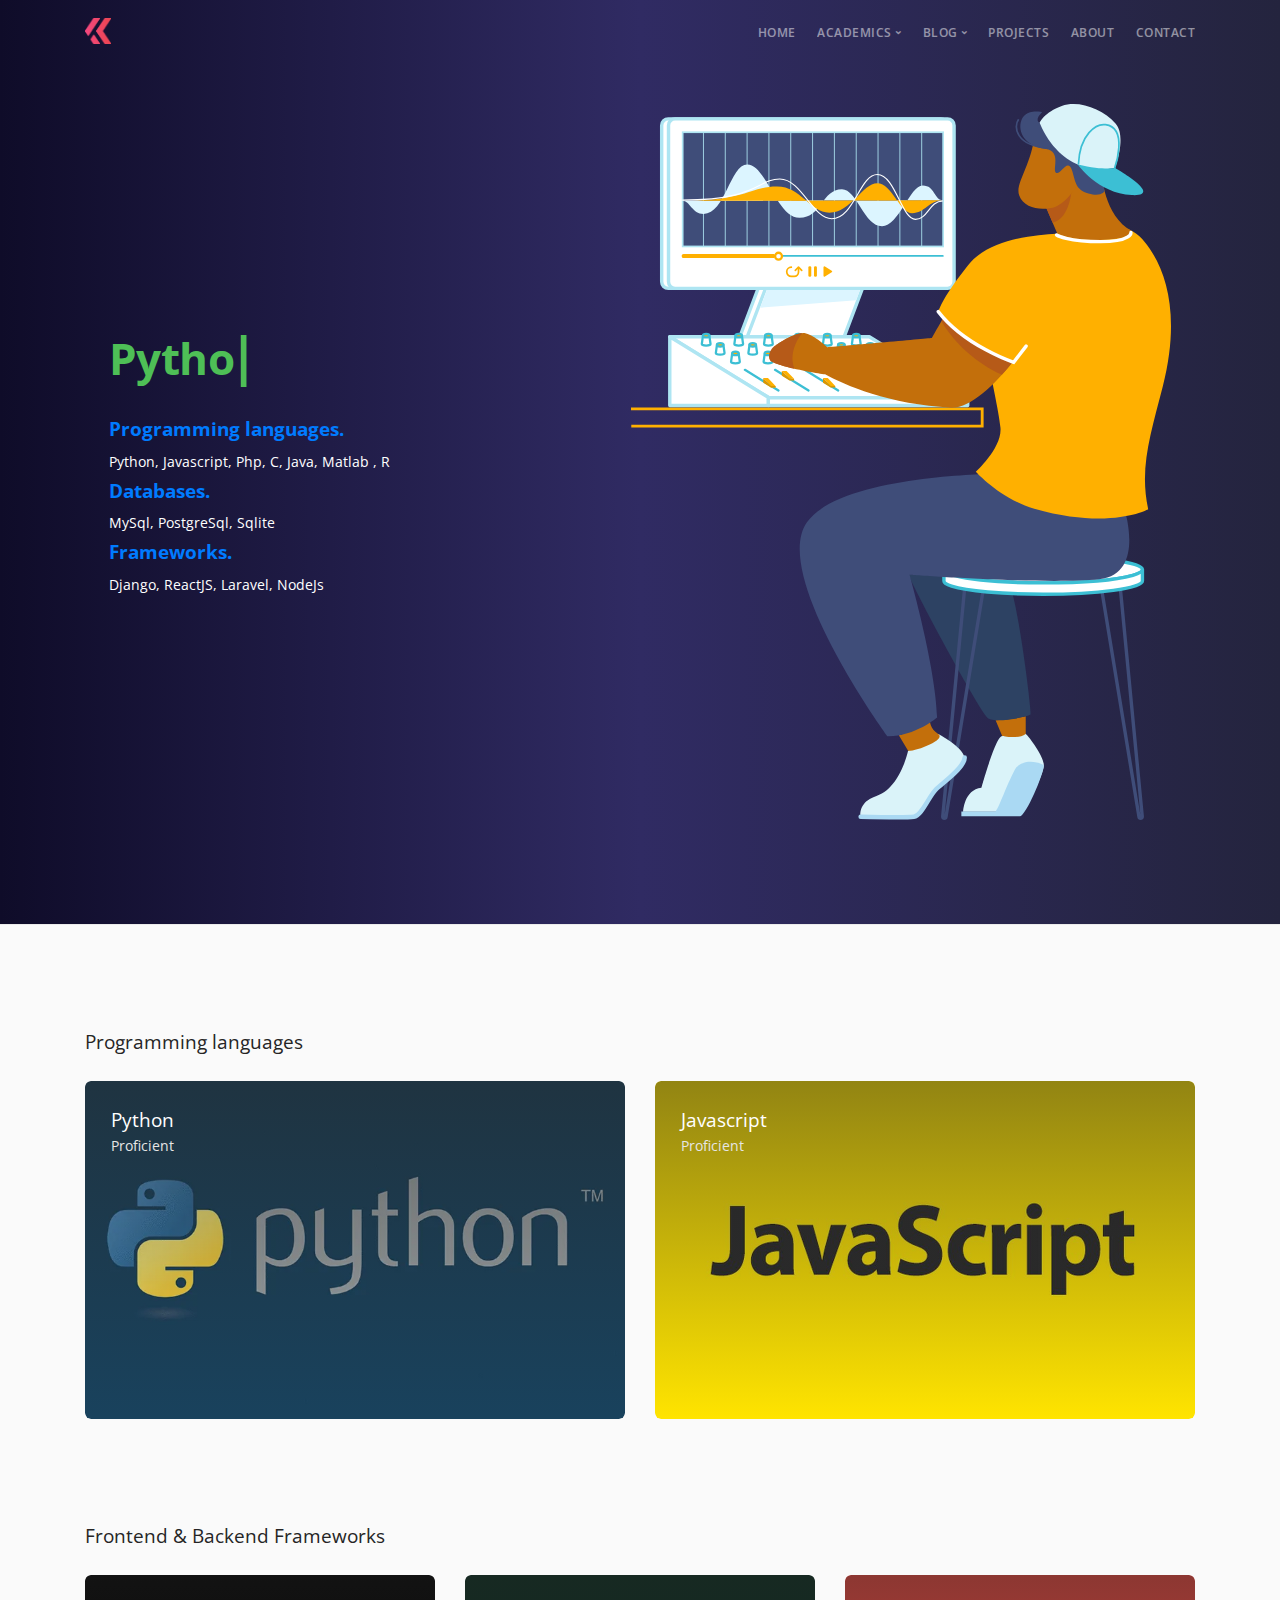
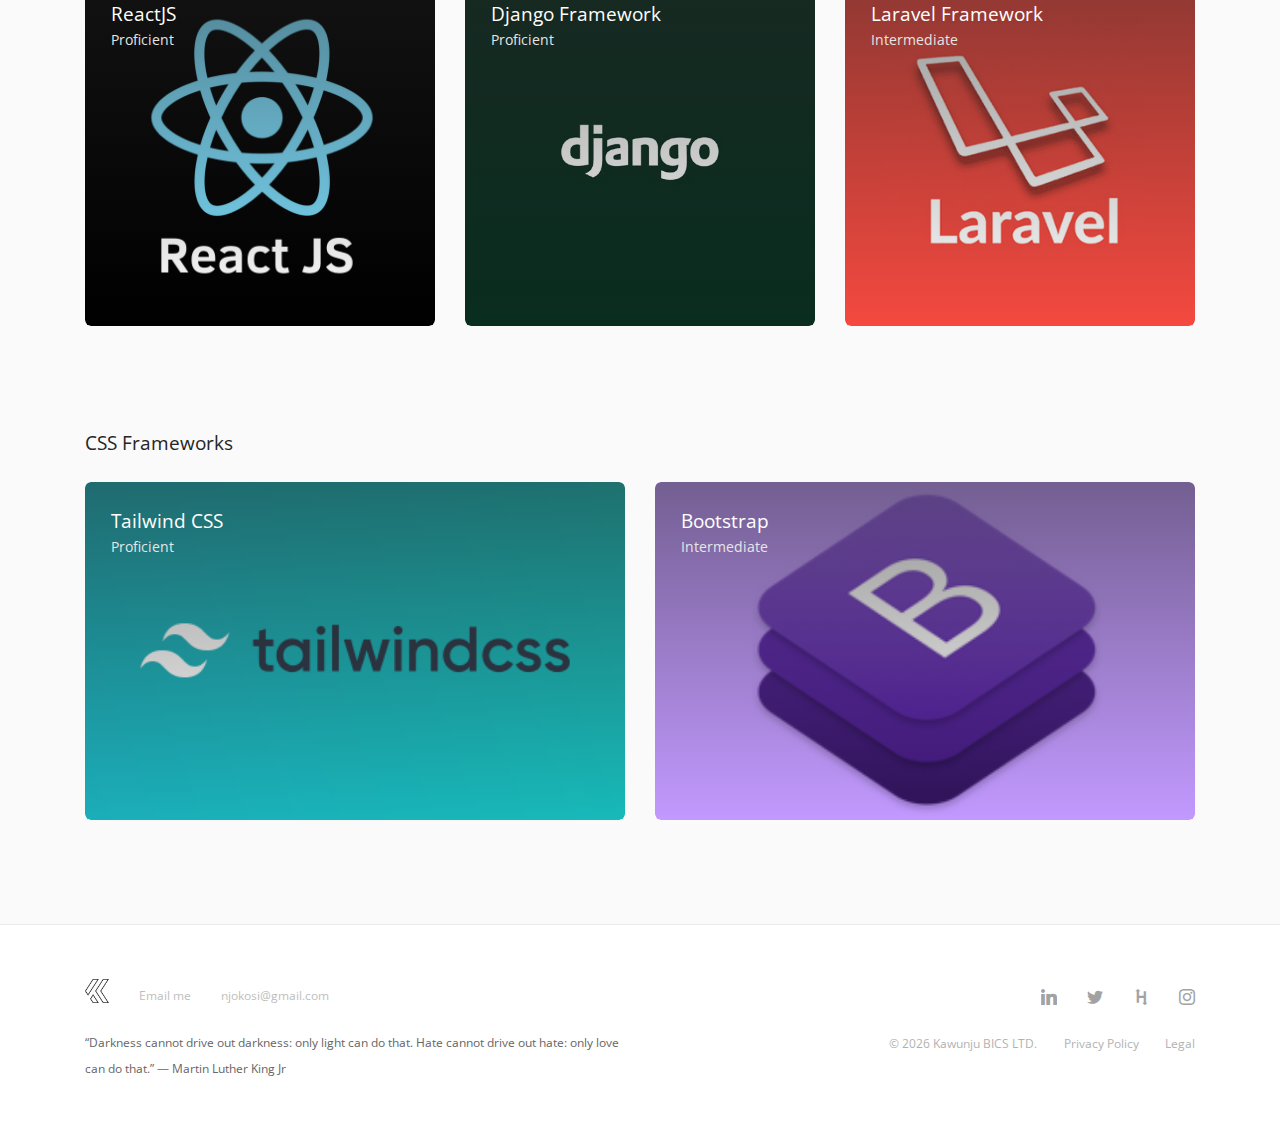
==== about/about.html @ d69b9fd6 "Update the about me" ====
<!doctype html>
<html lang="en">
<head>
    <meta charset="utf-8">
    <title>Kawunju</title>
    <meta name="viewport" content="width=device-width, initial-scale=1.0">
    <meta name="description" content="Njokosi Jones Kawunju portfolio">
    <!--    Favicon-->
    <link rel="icon" type="image/png" href="../img/logo/logo_fill.png"/>

    <link href="../css/bootstrap.css" rel="stylesheet" type="text/css" media="all" />
    <link href="../css/stack-interface.css" rel="stylesheet" type="text/css" media="all" />
    <link href="../css/socicon.css" rel="stylesheet" type="text/css" media="all" />
    <link href="../css/lightbox.min.css" rel="stylesheet" type="text/css" media="all" />
    <link href="../css/flickity.css" rel="stylesheet" type="text/css" media="all" />
    <link href="../css/iconsmind.css" rel="stylesheet" type="text/css" media="all" />
    <link href="../css/jquery.steps.css" rel="stylesheet" type="text/css" media="all" />
    <link href="../css/theme.css" rel="stylesheet" type="text/css" media="all" />
    <link href="../css/custom.css" rel="stylesheet" type="text/css" media="all" />
    <link href="https://fonts.googleapis.com/css?family=Open+Sans:200,300,400,400i,500,600,700%7CMerriweather:300,300i" rel="stylesheet">
    <link href="https://fonts.googleapis.com/icon?family=Material+Icons" rel="stylesheet">
</head>
<body class=" ">
<a id="start"></a>
<!--end bar-->

<!--end of notification-->
<div class="nav-container ">
    <div class="bar bar--sm visible-xs">
        <div class="container">
            <div class="row">
                <div class="col-3 col-md-2">
                    <a href="../index.html">
                        <img class="logo" alt="logo" src="../img/logo/logo_fill.png" />
                    </a>
                </div>
                <div class="col-9 col-md-10 text-right">
                    <a href="#" class="hamburger-toggle" data-toggle-class="#menu1;hidden-xs">
                        <i class="icon icon--sm stack-interface stack-menu"></i>
                    </a>
                </div>
            </div>
            <!--end of row-->
        </div>
        <!--end of container-->
    </div>
    <!--end bar-->
    <nav id="menu1" class="bar bar--sm bar-1 hidden-xs bar--transparent bar--absolute">
        <div class="container">
            <div class="row">
                <div class="col-lg-1 col-md-2 hidden-xs">
                    <div class="bar__module">
                        <a href="../index.html">
                            <img class="logo" alt="logo" src="../img/logo/logo_fill.png" />
                        </a>
                    </div>
                    <!--end module-->
                </div>
                <div class="col-lg-11 col-md-12 text-right text-left-xs text-left-sm">
                    <div class="bar__module">
                        <ul class="menu-horizontal text-left">
                            <li class="">
                                <a href="../index.html" class="">Home</a>
                            </li>
                            <li class="dropdown">
                                <span class="dropdown__trigger">Academics</span>
                                <div class="dropdown__container">
                                    <div class="container">
                                        <div class="row">
                                            <div class="dropdown__content col-lg-2 col-md-4">
                                                <ul class="menu-vertical">
                                                    <li class="">
                                                        <a href="../academics/education.html" class="">Education</a>
                                                        <!--end dropdown container-->
                                                    </li>
                                                    <li class="">
                                                        <a href="#" class="">Experience</a>
                                                        <!--end dropdown container-->
                                                    </li>
                                                    <li class="">
                                                        <a href="#" class="">Leadership</a>
                                                        <!--end dropdown container-->
                                                    </li>
                                                    <li class="">
                                                        <a href="../academics/certifications.html" class="">Certifications</a>
                                                        <!--end dropdown container-->
                                                    </li>
                                                    <li class="">
                                                        <a href="" class="">Extra curricular</a>
                                                        <!--end dropdown container-->
                                                    </li>

                                                    <li class="separate">
                                                        <a href="#" class="">Achievements</a>
                                                    </li>
                                                    <li class="">
                                                        <a href="" class="">Resume</a>
                                                        <!--end dropdown container-->
                                                    </li>
                                                </ul>
                                            </div>
                                            <!--end dropdown content-->
                                        </div>
                                        <!--end row-->
                                    </div>
                                </div>
                                <!--end dropdown container-->
                            </li>
                            <li class="dropdown">
                                <span class="dropdown__trigger">Blog</span>
                                <div class="dropdown__container">
                                    <div class="container">
                                        <div class="row">
                                            <div class="dropdown__content col-lg-2 col-md-4">
                                                <ul class="menu-vertical">
                                                    <li class="">
                                                        <a class="#">Articles</a>
                                                        <!--end dropdown container-->
                                                    </li>
                                                    <li class="dropdown">
                                                        <a class="#">Post Single</a>
                                                        <!--end dropdown container-->
                                                    </li>
                                                </ul>
                                            </div>
                                            <!--end dropdown content-->
                                        </div>
                                        <!--end row-->
                                    </div>
                                </div>
                                <!--end dropdown container-->
                            </li>
                            <li class="">
                                <span class="dropdown__trigger">Projects</span>
                            </li>
                            <li class="">
                                <a class="#">About</a>
                            </li>
                            <li class="">
                                <span class="dropdown__trigger">Contact</span>
                            </li>
                        </ul>
                    </div>
                    <!--end module-->
                </div>
            </div>
            <!--end of row-->
        </div>
        <!--end of container-->
    </nav>
    <!--end bar-->
</div>
<div class="main-container">
    <section class="" style="background: linear-gradient(to right, #0f0c29, #302b63, #24243e);">
        <div class="container">
            <div class="row align-items-center justify-content-around">
                <div class="col-md-6 col-lg-5 typed-headline">
                    <span class="h1 font-weight-bold inline-block typed-text typed-text--cursor color--success"
                          data-typed-strings="Python.,Javascript.,C .,Matlab.,R ."
                    >
                    </span>
                    <p class="lead font-weight-bold text-primary mb-1">Programming languages.</p>
                    <span class="text-white ">Python, Javascript, Php, C, Java, Matlab , R</span>
                    <p class="lead text-primary font-weight-bold mb-1">Databases.</p>
                    <span class="text-white ">MySql, PostgreSql, Sqlite</span>
                    <p class="lead text-primary font-weight-bold mb-1">Frameworks.</p>
                    <span class="text-white ">Django, ReactJS, Laravel, NodeJs</span>
                </div>
                <div class="col-6">
                    <img alt="Image" src="../img/illustrations/character_20.svg">
                </div>
            </div>
        </div>
    </section>

    <section class="bg--secondary">
        <div class="container">
            <div class="row">
                <div class="col-md-12">
                    <div class="text-block">
                        <h4>Programming languages</h4>
                    </div>
                </div>
                <div class="col-md-6">
                    <div class="project-thumb hover-element border--round hover--active">
                        <a href="#">
                            <div class="hover-element__initial">
                                <div class="background-image-holder" style="background: url(&quot;img/work-3.jpg&quot;); opacity: 1;">
                                    <img alt="background" src="../img/programming/python.png">
                                </div>
                            </div>
                            <div class="hover-element__reveal" data-scrim-top="5">
                                <div class="project-thumb__title">
                                    <h4>Python </h4>
                                    <span>Proficient</span>
                                </div>
                            </div>
                        </a>
                    </div>
                </div>
                <!--end item-->
                <div class="col-md-6">
                    <div class="project-thumb hover-element border--round hover--active">
                        <a href="#">
                            <div class="hover-element__initial">
                                <div class="background-image-holder" style="background: url(&quot;img/work-3.jpg&quot;); opacity: 1;">
                                    <img alt="background" src="../img/programming/javascript.png">
                                </div>
                            </div>
                            <div class="hover-element__reveal" data-scrim-top="5">
                                <div class="project-thumb__title">
                                    <h4>Javascript</h4>
                                    <span>Proficient</span>
                                </div>
                            </div>
                        </a>
                    </div>
                </div>
            </div>
            <!--end of row-->
        </div>
        <!--end of container-->
    </section>
    <section class="bg--secondary">
        <div class="container">
            <div class="row">
                <div class="col-md-12">
                    <div class="text-block">
                        <h4>Frontend & Backend Frameworks</h4>
                    </div>
                </div>
                <div class="col-md-4">
                    <div class="project-thumb hover-element border--round hover--active">
                        <a href="#">
                            <div class="hover-element__initial">
                                <div class="background-image-holder" style="background: url(&quot;img/work-2.jpg&quot;); opacity: 1;">
                                    <img alt="background" src="../img/programming/react.png">
                                </div>
                            </div>
                            <div class="hover-element__reveal" data-scrim-top="5">
                                <div class="project-thumb__title">
                                    <h4>ReactJS</h4>
                                    <span>Proficient</span>
                                </div>
                            </div>
                        </a>
                    </div>
                </div>
                <!--end item-->
                <div class="col-md-4">
                    <div class="project-thumb hover-element border--round hover--active">
                        <a href="#">
                            <div class="hover-element__initial">
                                <div class="background-image-holder" style="background: url(&quot;img/work-3.jpg&quot;); opacity: 1;">
                                    <img alt="background" src="../img/programming/django.jpeg">
                                </div>
                            </div>
                            <div class="hover-element__reveal" data-scrim-top="5">
                                <div class="project-thumb__title">
                                    <h4>Django Framework</h4>
                                    <span>Proficient</span>
                                </div>
                            </div>
                        </a>
                    </div>
                </div>
                <!--end item-->
                <div class="col-md-4">
                    <div class="project-thumb hover-element border--round hover--active">
                        <a href="#">
                            <div class="hover-element__initial">
                                <div class="background-image-holder" style="background: url(&quot;img/work-3.jpg&quot;); opacity: 1;">
                                    <img alt="background" src="../img/programming/laravel.png">
                                </div>
                            </div>
                            <div class="hover-element__reveal" data-scrim-top="5">
                                <div class="project-thumb__title">
                                    <h4>Laravel Framework</h4>
                                    <span>Intermediate</span>
                                </div>
                            </div>
                        </a>
                    </div>
                </div>
            </div>
            <!--end of row-->
        </div>
        <!--end of container-->
    </section>
    <section class="bg--secondary">
        <div class="container">
            <div class="row">
                <div class="col-md-12">
                    <div class="text-block">
                        <h4>CSS Frameworks</h4>
                    </div>
                </div>
                <div class="col-md-6">
                    <div class="project-thumb hover-element border--round hover--active">
                        <a href="#">
                            <div class="hover-element__initial">
                                <div class="background-image-holder" style="background: url(&quot;img/work-3.jpg&quot;); opacity: 1;">
                                    <img alt="background" src="../img/programming/tailwindcss.png">
                                </div>
                            </div>
                            <div class="hover-element__reveal" data-scrim-top="5">
                                <div class="project-thumb__title">
                                    <h4>Tailwind CSS </h4>
                                    <span>Proficient</span>
                                </div>
                            </div>
                        </a>
                    </div>
                </div>
                <!--end item-->
                <div class="col-md-6">
                    <div class="project-thumb hover-element border--round hover--active">
                        <a href="#">
                            <div class="hover-element__initial">
                                <div class="background-image-holder" style="background: url(&quot;img/work-3.jpg&quot;); opacity: 1;">
                                    <img alt="background" src="../img/programming/bootstrap.png">
                                </div>
                            </div>
                            <div class="hover-element__reveal" data-scrim-top="5">
                                <div class="project-thumb__title">
                                    <h4>Bootstrap</h4>
                                    <span>Intermediate</span>
                                </div>
                            </div>
                        </a>
                    </div>
                </div>
            </div>
            <!--end of row-->
        </div>
        <!--end of container-->
    </section>

    <footer class="footer-3 text-center-xs space--xs ">
        <div class="container">
            <div class="row">
                <div class="col-md-6">
                    <img alt="Image" class="logo" src="../img/logo/njokosi_logo_light.png" />
                    <ul class="list-inline list--hover">
                        <li class="list-inline-item">
                            <a href="#">
                                <span class="type--fine-print">Email me</span>
                            </a>
                        </li>
                        <li class="list-inline-item">
                            <a href="#">
                                <span class="type--fine-print">njokosi@gmail.com</span>
                            </a>
                        </li>
                    </ul>
                </div>
                <div class="col-md-6 text-right text-center-xs">
                    <ul class="social-list list-inline list--hover">
                        <li class="list-inline-item">
                            <a target="_blank" href="https://www.linkedin.com/in/njokosi/">
                                <i class="socicon socicon-linkedin icon icon--xs"></i>
                            </a>
                        </li>
                        <li class="list-inline-item">
                            <a target="_blank" href="https://twitter.com/JonesNjoxy">
                                <i class="socicon socicon-twitter icon icon--xs"></i>
                            </a>
                        </li>
                        <li class="list-inline-item">
                            <a target="_blank" href="https://www.hackerrank.com/njokosi">
                                <i class="socicon socicon-hackerrank icon icon--xs"></i>
                            </a>
                        </li>
                        <li class="list-inline-item">
                            <a target="_blank" href="https://www.instagram.com/jones_njk/?hl=en">
                                <i class="socicon socicon-instagram icon icon--xs"></i>
                            </a>
                        </li>
                    </ul>
                </div>
            </div>
            <!--end of row-->
            <div class="row">
                <div class="col-md-6">
                    <p class="type--fine-print">
                        “Darkness cannot drive out darkness: only light can do that. Hate cannot drive out hate: only love can do that.”
                        ― Martin Luther King Jr
                    </p>
                </div>
                <div class="col-md-6 text-right text-center-xs">
                            <span class="type--fine-print">&copy;
                                <span class="update-year"></span> Kawunju BICS LTD.</span>
                    <a class="type--fine-print" href="#">Privacy Policy</a>
                    <a class="type--fine-print" href="#">Legal</a>
                </div>
            </div>
            <!--end of row-->
        </div>
        <!--end of container-->
    </footer>
</div>
<!--<div class="loader"></div>-->
<a class="back-to-top inner-link" href="#start" data-scroll-class="100vh:active">
    <i class="stack-interface stack-up-open-big"></i>
</a>
<script src="../js/jquery-3.1.1.min.js"></script>
<script src="../js/flickity.min.js"></script>
<script src="../js/easypiechart.min.js"></script>
<script src="../js/parallax.js"></script>
<script src="../js/typed.min.js"></script>
<script src="../js/datepicker.js"></script>
<script src="../js/isotope.min.js"></script>
<script src="../js/ytplayer.min.js"></script>
<script src="../js/lightbox.min.js"></script>
<script src="../js/granim.min.js"></script>
<script src="../js/jquery.steps.min.js"></script>
<script src="../js/countdown.min.js"></script>
<script src="../js/twitterfetcher.min.js"></script>
<script src="../js/spectragram.min.js"></script>
<script src="../js/smooth-scroll.min.js"></script>
<script src="../js/scripts.js"></script>
</body>
</html>
---- css/stack-interface.css ----
@font-face {
  font-family: 'stack-interface';
  src: url('../fonts/stack-interface.eot?33839631');
  src: url('../fonts/stack-interface.eot?33839631#iefix') format('embedded-opentype'),
       url('../fonts/stack-interface.woff2?33839631') format('woff2'),
       url('../fonts/stack-interface.woff?33839631') format('woff'),
       url('../fonts/stack-interface.ttf?33839631') format('truetype'),
       url('../fonts/stack-interface.svg?33839631#stack-interface') format('svg');
  font-weight: normal;
  font-style: normal;
}
/* Chrome hack: SVG is rendered more smooth in Windozze. 100% magic, uncomment if you need it. */
/* Note, that will break hinting! In other OS-es font will be not as sharp as it could be */
/*
@media screen and (-webkit-min-device-pixel-ratio:0) {
  @font-face {
    font-family: 'stack-interface';
    src: url('../font/stack-interface.svg?34857618#stack-interface') format('svg');
  }
}
*/
 
 [class^="stack-"]:before, [class*=" stack-"]:before {
  font-family: "stack-interface";
  font-style: normal;
  font-weight: normal;
  speak: none;
 
  display: inline-block;
  text-decoration: inherit;
  width: 1em;
  margin-right: .2em;
  text-align: center;
  /* opacity: .8; */
 
  /* For safety - reset parent styles, that can break glyph codes*/
  font-variant: normal;
  text-transform: none;
 
  /* fix buttons height, for twitter bootstrap */
  line-height: 1em;
 
  /* Animation center compensation - margins should be symmetric */
  /* remove if not needed */
  margin-left: .2em;
 
  /* you can be more comfortable with increased icons size */
  /* font-size: 120%; */
 
  /* Font smoothing. That was taken from TWBS */
  -webkit-font-smoothing: antialiased;
  -moz-osx-font-smoothing: grayscale;
 
  /* Uncomment for 3D effect */
  /* text-shadow: 1px 1px 1px rgba(127, 127, 127, 0.3); */
}
 
.stack-down-open-big:before { content: '\e800'; } /* '' */
.stack-left-open-big:before { content: '\e801'; } /* '' */
.stack-right-open-big:before { content: '\e802'; } /* '' */
.stack-up-open-big:before { content: '\e803'; } /* '' */
.stack-basket:before { content: '\e804'; } /* '' */
.stack-search:before { content: '\e805'; } /* '' */
.stack-down-dir:before { content: '\e806'; } /* '' */
.stack-left-dir:before { content: '\e807'; } /* '' */
.stack-right-dir:before { content: '\e808'; } /* '' */
.stack-up-dir:before { content: '\e809'; } /* '' */
.stack-down-open:before { content: '\e80a'; } /* '' */
.stack-left-open:before { content: '\e80b'; } /* '' */
.stack-right-open:before { content: '\e80c'; } /* '' */
.stack-up-open:before { content: '\e80d'; } /* '' */
.stack-menu:before { content: '\e80e'; } /* '' */
.stack-users:before { content: '\e80f'; } /* '' */
.stack-publish:before { content: '\e810'; } /* '' */
.stack-trash:before { content: '\e811'; } /* '' */
.stack-bell:before { content: '\e812'; } /* '' */
.stack-cog:before { content: '\e813'; } /* '' */
.stack-plus-circled:before { content: '\e814'; } /* '' */
.stack-dot-3:before { content: '\e815'; } /* '' */
---- css/socicon.css ----
@font-face {
  font-family: 'Socicon';
  src:  url('../fonts/socicon.eot?a93r5t');
  src:  url('../fonts/socicon.eot?a93r5t#iefix') format('embedded-opentype'),
    url('../fonts/socicon.ttf?a93r5t') format('truetype'),
    url('../fonts/socicon.woff?a93r5t') format('woff'),
    url('../fonts/socicon.svg?a93r5t#Socicon') format('svg');
  font-weight: normal;
  font-style: normal;
}

[class^="socicon-"], [class*=" socicon-"] {
  /* use !important to prevent issues with browser extensions that change fonts */
  font-family: 'Socicon' !important;
  speak: none;
  font-style: normal;
  font-weight: normal;
  font-variant: normal;
  text-transform: none;
  line-height: 1;

  /* Better Font Rendering =========== */
  -webkit-font-smoothing: antialiased;
  -moz-osx-font-smoothing: grayscale;
}

.socicon-gamewisp:before {
  content: "\e905";
}
.socicon-bloglovin:before {
  content: "\e904";
}
.socicon-tunein:before {
  content: "\e903";
}
.socicon-gamejolt:before {
  content: "\e901";
}
.socicon-trello:before {
  content: "\e902";
}
.socicon-spreadshirt:before {
  content: "\e900";
}
.socicon-500px:before {
  content: "\e000";
}
.socicon-8tracks:before {
  content: "\e001";
}
.socicon-airbnb:before {
  content: "\e002";
}
.socicon-alliance:before {
  content: "\e003";
}
.socicon-amazon:before {
  content: "\e004";
}
.socicon-amplement:before {
  content: "\e005";
}
.socicon-android:before {
  content: "\e006";
}
.socicon-angellist:before {
  content: "\e007";
}
.socicon-apple:before {
  content: "\e008";
}
.socicon-appnet:before {
  content: "\e009";
}
.socicon-baidu:before {
  content: "\e00a";
}
.socicon-bandcamp:before {
  content: "\e00b";
}
.socicon-battlenet:before {
  content: "\e00c";
}
.socicon-beam:before {
  content: "\e00d";
}
.socicon-bebee:before {
  content: "\e00e";
}
.socicon-bebo:before {
  content: "\e00f";
}
.socicon-behance:before {
  content: "\e010";
}
.socicon-blizzard:before {
  content: "\e011";
}
.socicon-blogger:before {
  content: "\e012";
}
.socicon-buffer:before {
  content: "\e013";
}
.socicon-chrome:before {
  content: "\e014";
}
.socicon-coderwall:before {
  content: "\e015";
}
.socicon-curse:before {
  content: "\e016";
}
.socicon-dailymotion:before {
  content: "\e017";
}
.socicon-deezer:before {
  content: "\e018";
}
.socicon-delicious:before {
  content: "\e019";
}
.socicon-deviantart:before {
  content: "\e01a";
}
.socicon-diablo:before {
  content: "\e01b";
}
.socicon-digg:before {
  content: "\e01c";
}
.socicon-discord:before {
  content: "\e01d";
}
.socicon-disqus:before {
  content: "\e01e";
}
.socicon-douban:before {
  content: "\e01f";
}
.socicon-draugiem:before {
  content: "\e020";
}
.socicon-dribbble:before {
  content: "\e021";
}
.socicon-drupal:before {
  content: "\e022";
}
.socicon-ebay:before {
  content: "\e023";
}
.socicon-ello:before {
  content: "\e024";
}
.socicon-endomodo:before {
  content: "\e025";
}
.socicon-envato:before {
  content: "\e026";
}
.socicon-etsy:before {
  content: "\e027";
}
.socicon-facebook:before {
  content: "\e028";
}
.socicon-feedburner:before {
  content: "\e029";
}
.socicon-filmweb:before {
  content: "\e02a";
}
.socicon-firefox:before {
  content: "\e02b";
}
.socicon-flattr:before {
  content: "\e02c";
}
.socicon-flickr:before {
  content: "\e02d";
}
.socicon-formulr:before {
  content: "\e02e";
}
.socicon-forrst:before {
  content: "\e02f";
}
.socicon-foursquare:before {
  content: "\e030";
}
.socicon-friendfeed:before {
  content: "\e031";
}
.socicon-github:before {
  content: "\e032";
}
.socicon-goodreads:before {
  content: "\e033";
}
.socicon-google:before {
  content: "\e034";
}
.socicon-googlescholar:before {
  content: "\e035";
}
.socicon-googlegroups:before {
  content: "\e036";
}
.socicon-googlephotos:before {
  content: "\e037";
}
.socicon-googleplus:before {
  content: "\e038";
}
.socicon-grooveshark:before {
  content: "\e039";
}
.socicon-hackerrank:before {
  content: "\e03a";
}
.socicon-hearthstone:before {
  content: "\e03b";
}
.socicon-hellocoton:before {
  content: "\e03c";
}
.socicon-heroes:before {
  content: "\e03d";
}
.socicon-hitbox:before {
  content: "\e03e";
}
.socicon-horde:before {
  content: "\e03f";
}
.socicon-houzz:before {
  content: "\e040";
}
.socicon-icq:before {
  content: "\e041";
}
.socicon-identica:before {
  content: "\e042";
}
.socicon-imdb:before {
  content: "\e043";
}
.socicon-instagram:before {
  content: "\e044";
}
.socicon-issuu:before {
  content: "\e045";
}
.socicon-istock:before {
  content: "\e046";
}
.socicon-itunes:before {
  content: "\e047";
}
.socicon-keybase:before {
  content: "\e048";
}
.socicon-lanyrd:before {
  content: "\e049";
}
.socicon-lastfm:before {
  content: "\e04a";
}
.socicon-line:before {
  content: "\e04b";
}
.socicon-linkedin:before {
  content: "\e04c";
}
.socicon-livejournal:before {
  content: "\e04d";
}
.socicon-lyft:before {
  content: "\e04e";
}
.socicon-macos:before {
  content: "\e04f";
}
.socicon-mail:before {
  content: "\e050";
}
.socicon-medium:before {
  content: "\e051";
}
.socicon-meetup:before {
  content: "\e052";
}
.socicon-mixcloud:before {
  content: "\e053";
}
.socicon-modelmayhem:before {
  content: "\e054";
}
.socicon-mumble:before {
  content: "\e055";
}
.socicon-myspace:before {
  content: "\e056";
}
.socicon-newsvine:before {
  content: "\e057";
}
.socicon-nintendo:before {
  content: "\e058";
}
.socicon-npm:before {
  content: "\e059";
}
.socicon-odnoklassniki:before {
  content: "\e05a";
}
.socicon-openid:before {
  content: "\e05b";
}
.socicon-opera:before {
  content: "\e05c";
}
.socicon-outlook:before {
  content: "\e05d";
}
.socicon-overwatch:before {
  content: "\e05e";
}
.socicon-patreon:before {
  content: "\e05f";
}
.socicon-paypal:before {
  content: "\e060";
}
.socicon-periscope:before {
  content: "\e061";
}
.socicon-persona:before {
  content: "\e062";
}
.socicon-pinterest:before {
  content: "\e063";
}
.socicon-play:before {
  content: "\e064";
}
.socicon-player:before {
  content: "\e065";
}
.socicon-playstation:before {
  content: "\e066";
}
.socicon-pocket:before {
  content: "\e067";
}
.socicon-qq:before {
  content: "\e068";
}
.socicon-quora:before {
  content: "\e069";
}
.socicon-raidcall:before {
  content: "\e06a";
}
.socicon-ravelry:before {
  content: "\e06b";
}
.socicon-reddit:before {
  content: "\e06c";
}
.socicon-renren:before {
  content: "\e06d";
}
.socicon-researchgate:before {
  content: "\e06e";
}
.socicon-residentadvisor:before {
  content: "\e06f";
}
.socicon-reverbnation:before {
  content: "\e070";
}
.socicon-rss:before {
  content: "\e071";
}
.socicon-sharethis:before {
  content: "\e072";
}
.socicon-skype:before {
  content: "\e073";
}
.socicon-slideshare:before {
  content: "\e074";
}
.socicon-smugmug:before {
  content: "\e075";
}
.socicon-snapchat:before {
  content: "\e076";
}
.socicon-songkick:before {
  content: "\e077";
}
.socicon-soundcloud:before {
  content: "\e078";
}
.socicon-spotify:before {
  content: "\e079";
}
.socicon-stackexchange:before {
  content: "\e07a";
}
.socicon-stackoverflow:before {
  content: "\e07b";
}
.socicon-starcraft:before {
  content: "\e07c";
}
.socicon-stayfriends:before {
  content: "\e07d";
}
.socicon-steam:before {
  content: "\e07e";
}
.socicon-storehouse:before {
  content: "\e07f";
}
.socicon-strava:before {
  content: "\e080";
}
.socicon-streamjar:before {
  content: "\e081";
}
.socicon-stumbleupon:before {
  content: "\e082";
}
.socicon-swarm:before {
  content: "\e083";
}
.socicon-teamspeak:before {
  content: "\e084";
}
.socicon-teamviewer:before {
  content: "\e085";
}
.socicon-technorati:before {
  content: "\e086";
}
.socicon-telegram:before {
  content: "\e087";
}
.socicon-tripadvisor:before {
  content: "\e088";
}
.socicon-tripit:before {
  content: "\e089";
}
.socicon-triplej:before {
  content: "\e08a";
}
.socicon-tumblr:before {
  content: "\e08b";
}
.socicon-twitch:before {
  content: "\e08c";
}
.socicon-twitter:before {
  content: "\e08d";
}
.socicon-uber:before {
  content: "\e08e";
}
.socicon-ventrilo:before {
  content: "\e08f";
}
.socicon-viadeo:before {
  content: "\e090";
}
.socicon-viber:before {
  content: "\e091";
}
.socicon-viewbug:before {
  content: "\e092";
}
.socicon-vimeo:before {
  content: "\e093";
}
.socicon-vine:before {
  content: "\e094";
}
.socicon-vkontakte:before {
  content: "\e095";
}
.socicon-warcraft:before {
  content: "\e096";
}
.socicon-wechat:before {
  content: "\e097";
}
.socicon-weibo:before {
  content: "\e098";
}
.socicon-whatsapp:before {
  content: "\e099";
}
.socicon-wikipedia:before {
  content: "\e09a";
}
.socicon-windows:before {
  content: "\e09b";
}
.socicon-wordpress:before {
  content: "\e09c";
}
.socicon-wykop:before {
  content: "\e09d";
}
.socicon-xbox:before {
  content: "\e09e";
}
.socicon-xing:before {
  content: "\e09f";
}
.socicon-yahoo:before {
  content: "\e0a0";
}
.socicon-yammer:before {
  content: "\e0a1";
}
.socicon-yandex:before {
  content: "\e0a2";
}
.socicon-yelp:before {
  content: "\e0a3";
}
.socicon-younow:before {
  content: "\e0a4";
}
.socicon-youtube:before {
  content: "\e0a5";
}
.socicon-zapier:before {
  content: "\e0a6";
}
.socicon-zerply:before {
  content: "\e0a7";
}
.socicon-zomato:before {
  content: "\e0a8";
}
.socicon-zynga:before {
  content: "\e0a9";
}
---- css/iconsmind.css ----
@font-face {
	font-family: 'iconsmind';
	src:url('../fonts/iconsmind.eot?#iefix-rdmvgc') format('embedded-opentype');
	src:url('../fonts/iconsmind.woff') format('woff'),
		url('../fonts/iconsmind.ttf') format('truetype');
	font-weight: normal;
	font-style: normal;
}

[class^="icon-"], [class*=" icon-"] {
	font-family: 'iconsmind';
	speak: none;
	font-style: normal;
	font-weight: normal;
	font-variant: normal;
	text-transform: none;
	line-height: 1;
	/* Better Font Rendering =========== */
	-webkit-font-smoothing: antialiased;
	-moz-osx-font-smoothing: grayscale;
}

.icon-A-Z:before {
	content: "\e600";
}
.icon-Aa:before {
	content: "\e601";
}
.icon-Add-Bag:before {
	content: "\e602";
}
.icon-Add-Basket:before {
	content: "\e603";
}
.icon-Add-Cart:before {
	content: "\e604";
}
.icon-Add-File:before {
	content: "\e605";
}
.icon-Add-SpaceAfterParagraph:before {
	content: "\e606";
}
.icon-Add-SpaceBeforeParagraph:before {
	content: "\e607";
}
.icon-Add-User:before {
	content: "\e608";
}
.icon-Add-UserStar:before {
	content: "\e609";
}
.icon-Add-Window:before {
	content: "\e60a";
}
.icon-Add:before {
	content: "\e60b";
}
.icon-Address-Book:before {
	content: "\e60c";
}
.icon-Address-Book2:before {
	content: "\e60d";
}
.icon-Administrator:before {
	content: "\e60e";
}
.icon-Aerobics-2:before {
	content: "\e60f";
}
.icon-Aerobics-3:before {
	content: "\e610";
}
.icon-Aerobics:before {
	content: "\e611";
}
.icon-Affiliate:before {
	content: "\e612";
}
.icon-Aim:before {
	content: "\e613";
}
.icon-Air-Balloon:before {
	content: "\e614";
}
.icon-Airbrush:before {
	content: "\e615";
}
.icon-Airship:before {
	content: "\e616";
}
.icon-Alarm-Clock:before {
	content: "\e617";
}
.icon-Alarm-Clock2:before {
	content: "\e618";
}
.icon-Alarm:before {
	content: "\e619";
}
.icon-Alien-2:before {
	content: "\e61a";
}
.icon-Alien:before {
	content: "\e61b";
}
.icon-Aligator:before {
	content: "\e61c";
}
.icon-Align-Center:before {
	content: "\e61d";
}
.icon-Align-JustifyAll:before {
	content: "\e61e";
}
.icon-Align-JustifyCenter:before {
	content: "\e61f";
}
.icon-Align-JustifyLeft:before {
	content: "\e620";
}
.icon-Align-JustifyRight:before {
	content: "\e621";
}
.icon-Align-Left:before {
	content: "\e622";
}
.icon-Align-Right:before {
	content: "\e623";
}
.icon-Alpha:before {
	content: "\e624";
}
.icon-Ambulance:before {
	content: "\e625";
}
.icon-AMX:before {
	content: "\e626";
}
.icon-Anchor-2:before {
	content: "\e627";
}
.icon-Anchor:before {
	content: "\e628";
}
.icon-Android-Store:before {
	content: "\e629";
}
.icon-Android:before {
	content: "\e62a";
}
.icon-Angel-Smiley:before {
	content: "\e62b";
}
.icon-Angel:before {
	content: "\e62c";
}
.icon-Angry:before {
	content: "\e62d";
}
.icon-Apple-Bite:before {
	content: "\e62e";
}
.icon-Apple-Store:before {
	content: "\e62f";
}
.icon-Apple:before {
	content: "\e630";
}
.icon-Approved-Window:before {
	content: "\e631";
}
.icon-Aquarius-2:before {
	content: "\e632";
}
.icon-Aquarius:before {
	content: "\e633";
}
.icon-Archery-2:before {
	content: "\e634";
}
.icon-Archery:before {
	content: "\e635";
}
.icon-Argentina:before {
	content: "\e636";
}
.icon-Aries-2:before {
	content: "\e637";
}
.icon-Aries:before {
	content: "\e638";
}
.icon-Army-Key:before {
	content: "\e639";
}
.icon-Arrow-Around:before {
	content: "\e63a";
}
.icon-Arrow-Back3:before {
	content: "\e63b";
}
.icon-Arrow-Back:before {
	content: "\e63c";
}
.icon-Arrow-Back2:before {
	content: "\e63d";
}
.icon-Arrow-Barrier:before {
	content: "\e63e";
}
.icon-Arrow-Circle:before {
	content: "\e63f";
}
.icon-Arrow-Cross:before {
	content: "\e640";
}
.icon-Arrow-Down:before {
	content: "\e641";
}
.icon-Arrow-Down2:before {
	content: "\e642";
}
.icon-Arrow-Down3:before {
	content: "\e643";
}
.icon-Arrow-DowninCircle:before {
	content: "\e644";
}
.icon-Arrow-Fork:before {
	content: "\e645";
}
.icon-Arrow-Forward:before {
	content: "\e646";
}
.icon-Arrow-Forward2:before {
	content: "\e647";
}
.icon-Arrow-From:before {
	content: "\e648";
}
.icon-Arrow-Inside:before {
	content: "\e649";
}
.icon-Arrow-Inside45:before {
	content: "\e64a";
}
.icon-Arrow-InsideGap:before {
	content: "\e64b";
}
.icon-Arrow-InsideGap45:before {
	content: "\e64c";
}
.icon-Arrow-Into:before {
	content: "\e64d";
}
.icon-Arrow-Join:before {
	content: "\e64e";
}
.icon-Arrow-Junction:before {
	content: "\e64f";
}
.icon-Arrow-Left:before {
	content: "\e650";
}
.icon-Arrow-Left2:before {
	content: "\e651";
}
.icon-Arrow-LeftinCircle:before {
	content: "\e652";
}
.icon-Arrow-Loop:before {
	content: "\e653";
}
.icon-Arrow-Merge:before {
	content: "\e654";
}
.icon-Arrow-Mix:before {
	content: "\e655";
}
.icon-Arrow-Next:before {
	content: "\e656";
}
.icon-Arrow-OutLeft:before {
	content: "\e657";
}
.icon-Arrow-OutRight:before {
	content: "\e658";
}
.icon-Arrow-Outside:before {
	content: "\e659";
}
.icon-Arrow-Outside45:before {
	content: "\e65a";
}
.icon-Arrow-OutsideGap:before {
	content: "\e65b";
}
.icon-Arrow-OutsideGap45:before {
	content: "\e65c";
}
.icon-Arrow-Over:before {
	content: "\e65d";
}
.icon-Arrow-Refresh:before {
	content: "\e65e";
}
.icon-Arrow-Refresh2:before {
	content: "\e65f";
}
.icon-Arrow-Right:before {
	content: "\e660";
}
.icon-Arrow-Right2:before {
	content: "\e661";
}
.icon-Arrow-RightinCircle:before {
	content: "\e662";
}
.icon-Arrow-Shuffle:before {
	content: "\e663";
}
.icon-Arrow-Squiggly:before {
	content: "\e664";
}
.icon-Arrow-Through:before {
	content: "\e665";
}
.icon-Arrow-To:before {
	content: "\e666";
}
.icon-Arrow-TurnLeft:before {
	content: "\e667";
}
.icon-Arrow-TurnRight:before {
	content: "\e668";
}
.icon-Arrow-Up:before {
	content: "\e669";
}
.icon-Arrow-Up2:before {
	content: "\e66a";
}
.icon-Arrow-Up3:before {
	content: "\e66b";
}
.icon-Arrow-UpinCircle:before {
	content: "\e66c";
}
.icon-Arrow-XLeft:before {
	content: "\e66d";
}
.icon-Arrow-XRight:before {
	content: "\e66e";
}
.icon-Ask:before {
	content: "\e66f";
}
.icon-Assistant:before {
	content: "\e670";
}
.icon-Astronaut:before {
	content: "\e671";
}
.icon-At-Sign:before {
	content: "\e672";
}
.icon-ATM:before {
	content: "\e673";
}
.icon-Atom:before {
	content: "\e674";
}
.icon-Audio:before {
	content: "\e675";
}
.icon-Auto-Flash:before {
	content: "\e676";
}
.icon-Autumn:before {
	content: "\e677";
}
.icon-Baby-Clothes:before {
	content: "\e678";
}
.icon-Baby-Clothes2:before {
	content: "\e679";
}
.icon-Baby-Cry:before {
	content: "\e67a";
}
.icon-Baby:before {
	content: "\e67b";
}
.icon-Back2:before {
	content: "\e67c";
}
.icon-Back-Media:before {
	content: "\e67d";
}
.icon-Back-Music:before {
	content: "\e67e";
}
.icon-Back:before {
	content: "\e67f";
}
.icon-Background:before {
	content: "\e680";
}
.icon-Bacteria:before {
	content: "\e681";
}
.icon-Bag-Coins:before {
	content: "\e682";
}
.icon-Bag-Items:before {
	content: "\e683";
}
.icon-Bag-Quantity:before {
	content: "\e684";
}
.icon-Bag:before {
	content: "\e685";
}
.icon-Bakelite:before {
	content: "\e686";
}
.icon-Ballet-Shoes:before {
	content: "\e687";
}
.icon-Balloon:before {
	content: "\e688";
}
.icon-Banana:before {
	content: "\e689";
}
.icon-Band-Aid:before {
	content: "\e68a";
}
.icon-Bank:before {
	content: "\e68b";
}
.icon-Bar-Chart:before {
	content: "\e68c";
}
.icon-Bar-Chart2:before {
	content: "\e68d";
}
.icon-Bar-Chart3:before {
	content: "\e68e";
}
.icon-Bar-Chart4:before {
	content: "\e68f";
}
.icon-Bar-Chart5:before {
	content: "\e690";
}
.icon-Bar-Code:before {
	content: "\e691";
}
.icon-Barricade-2:before {
	content: "\e692";
}
.icon-Barricade:before {
	content: "\e693";
}
.icon-Baseball:before {
	content: "\e694";
}
.icon-Basket-Ball:before {
	content: "\e695";
}
.icon-Basket-Coins:before {
	content: "\e696";
}
.icon-Basket-Items:before {
	content: "\e697";
}
.icon-Basket-Quantity:before {
	content: "\e698";
}
.icon-Bat-2:before {
	content: "\e699";
}
.icon-Bat:before {
	content: "\e69a";
}
.icon-Bathrobe:before {
	content: "\e69b";
}
.icon-Batman-Mask:before {
	content: "\e69c";
}
.icon-Battery-0:before {
	content: "\e69d";
}
.icon-Battery-25:before {
	content: "\e69e";
}
.icon-Battery-50:before {
	content: "\e69f";
}
.icon-Battery-75:before {
	content: "\e6a0";
}
.icon-Battery-100:before {
	content: "\e6a1";
}
.icon-Battery-Charge:before {
	content: "\e6a2";
}
.icon-Bear:before {
	content: "\e6a3";
}
.icon-Beard-2:before {
	content: "\e6a4";
}
.icon-Beard-3:before {
	content: "\e6a5";
}
.icon-Beard:before {
	content: "\e6a6";
}
.icon-Bebo:before {
	content: "\e6a7";
}
.icon-Bee:before {
	content: "\e6a8";
}
.icon-Beer-Glass:before {
	content: "\e6a9";
}
.icon-Beer:before {
	content: "\e6aa";
}
.icon-Bell-2:before {
	content: "\e6ab";
}
.icon-Bell:before {
	content: "\e6ac";
}
.icon-Belt-2:before {
	content: "\e6ad";
}
.icon-Belt-3:before {
	content: "\e6ae";
}
.icon-Belt:before {
	content: "\e6af";
}
.icon-Berlin-Tower:before {
	content: "\e6b0";
}
.icon-Beta:before {
	content: "\e6b1";
}
.icon-Betvibes:before {
	content: "\e6b2";
}
.icon-Bicycle-2:before {
	content: "\e6b3";
}
.icon-Bicycle-3:before {
	content: "\e6b4";
}
.icon-Bicycle:before {
	content: "\e6b5";
}
.icon-Big-Bang:before {
	content: "\e6b6";
}
.icon-Big-Data:before {
	content: "\e6b7";
}
.icon-Bike-Helmet:before {
	content: "\e6b8";
}
.icon-Bikini:before {
	content: "\e6b9";
}
.icon-Bilk-Bottle2:before {
	content: "\e6ba";
}
.icon-Billing:before {
	content: "\e6bb";
}
.icon-Bing:before {
	content: "\e6bc";
}
.icon-Binocular:before {
	content: "\e6bd";
}
.icon-Bio-Hazard:before {
	content: "\e6be";
}
.icon-Biotech:before {
	content: "\e6bf";
}
.icon-Bird-DeliveringLetter:before {
	content: "\e6c0";
}
.icon-Bird:before {
	content: "\e6c1";
}
.icon-Birthday-Cake:before {
	content: "\e6c2";
}
.icon-Bisexual:before {
	content: "\e6c3";
}
.icon-Bishop:before {
	content: "\e6c4";
}
.icon-Bitcoin:before {
	content: "\e6c5";
}
.icon-Black-Cat:before {
	content: "\e6c6";
}
.icon-Blackboard:before {
	content: "\e6c7";
}
.icon-Blinklist:before {
	content: "\e6c8";
}
.icon-Block-Cloud:before {
	content: "\e6c9";
}
.icon-Block-Window:before {
	content: "\e6ca";
}
.icon-Blogger:before {
	content: "\e6cb";
}
.icon-Blood:before {
	content: "\e6cc";
}
.icon-Blouse:before {
	content: "\e6cd";
}
.icon-Blueprint:before {
	content: "\e6ce";
}
.icon-Board:before {
	content: "\e6cf";
}
.icon-Bodybuilding:before {
	content: "\e6d0";
}
.icon-Bold-Text:before {
	content: "\e6d1";
}
.icon-Bone:before {
	content: "\e6d2";
}
.icon-Bones:before {
	content: "\e6d3";
}
.icon-Book:before {
	content: "\e6d4";
}
.icon-Bookmark:before {
	content: "\e6d5";
}
.icon-Books-2:before {
	content: "\e6d6";
}
.icon-Books:before {
	content: "\e6d7";
}
.icon-Boom:before {
	content: "\e6d8";
}
.icon-Boot-2:before {
	content: "\e6d9";
}
.icon-Boot:before {
	content: "\e6da";
}
.icon-Bottom-ToTop:before {
	content: "\e6db";
}
.icon-Bow-2:before {
	content: "\e6dc";
}
.icon-Bow-3:before {
	content: "\e6dd";
}
.icon-Bow-4:before {
	content: "\e6de";
}
.icon-Bow-5:before {
	content: "\e6df";
}
.icon-Bow-6:before {
	content: "\e6e0";
}
.icon-Bow:before {
	content: "\e6e1";
}
.icon-Bowling-2:before {
	content: "\e6e2";
}
.icon-Bowling:before {
	content: "\e6e3";
}
.icon-Box2:before {
	content: "\e6e4";
}
.icon-Box-Close:before {
	content: "\e6e5";
}
.icon-Box-Full:before {
	content: "\e6e6";
}
.icon-Box-Open:before {
	content: "\e6e7";
}
.icon-Box-withFolders:before {
	content: "\e6e8";
}
.icon-Box:before {
	content: "\e6e9";
}
.icon-Boy:before {
	content: "\e6ea";
}
.icon-Bra:before {
	content: "\e6eb";
}
.icon-Brain-2:before {
	content: "\e6ec";
}
.icon-Brain-3:before {
	content: "\e6ed";
}
.icon-Brain:before {
	content: "\e6ee";
}
.icon-Brazil:before {
	content: "\e6ef";
}
.icon-Bread-2:before {
	content: "\e6f0";
}
.icon-Bread:before {
	content: "\e6f1";
}
.icon-Bridge:before {
	content: "\e6f2";
}
.icon-Brightkite:before {
	content: "\e6f3";
}
.icon-Broke-Link2:before {
	content: "\e6f4";
}
.icon-Broken-Link:before {
	content: "\e6f5";
}
.icon-Broom:before {
	content: "\e6f6";
}
.icon-Brush:before {
	content: "\e6f7";
}
.icon-Bucket:before {
	content: "\e6f8";
}
.icon-Bug:before {
	content: "\e6f9";
}
.icon-Building:before {
	content: "\e6fa";
}
.icon-Bulleted-List:before {
	content: "\e6fb";
}
.icon-Bus-2:before {
	content: "\e6fc";
}
.icon-Bus:before {
	content: "\e6fd";
}
.icon-Business-Man:before {
	content: "\e6fe";
}
.icon-Business-ManWoman:before {
	content: "\e6ff";
}
.icon-Business-Mens:before {
	content: "\e700";
}
.icon-Business-Woman:before {
	content: "\e701";
}
.icon-Butterfly:before {
	content: "\e702";
}
.icon-Button:before {
	content: "\e703";
}
.icon-Cable-Car:before {
	content: "\e704";
}
.icon-Cake:before {
	content: "\e705";
}
.icon-Calculator-2:before {
	content: "\e706";
}
.icon-Calculator-3:before {
	content: "\e707";
}
.icon-Calculator:before {
	content: "\e708";
}
.icon-Calendar-2:before {
	content: "\e709";
}
.icon-Calendar-3:before {
	content: "\e70a";
}
.icon-Calendar-4:before {
	content: "\e70b";
}
.icon-Calendar-Clock:before {
	content: "\e70c";
}
.icon-Calendar:before {
	content: "\e70d";
}
.icon-Camel:before {
	content: "\e70e";
}
.icon-Camera-2:before {
	content: "\e70f";
}
.icon-Camera-3:before {
	content: "\e710";
}
.icon-Camera-4:before {
	content: "\e711";
}
.icon-Camera-5:before {
	content: "\e712";
}
.icon-Camera-Back:before {
	content: "\e713";
}
.icon-Camera:before {
	content: "\e714";
}
.icon-Can-2:before {
	content: "\e715";
}
.icon-Can:before {
	content: "\e716";
}
.icon-Canada:before {
	content: "\e717";
}
.icon-Cancer-2:before {
	content: "\e718";
}
.icon-Cancer-3:before {
	content: "\e719";
}
.icon-Cancer:before {
	content: "\e71a";
}
.icon-Candle:before {
	content: "\e71b";
}
.icon-Candy-Cane:before {
	content: "\e71c";
}
.icon-Candy:before {
	content: "\e71d";
}
.icon-Cannon:before {
	content: "\e71e";
}
.icon-Cap-2:before {
	content: "\e71f";
}
.icon-Cap-3:before {
	content: "\e720";
}
.icon-Cap-Smiley:before {
	content: "\e721";
}
.icon-Cap:before {
	content: "\e722";
}
.icon-Capricorn-2:before {
	content: "\e723";
}
.icon-Capricorn:before {
	content: "\e724";
}
.icon-Car-2:before {
	content: "\e725";
}
.icon-Car-3:before {
	content: "\e726";
}
.icon-Car-Coins:before {
	content: "\e727";
}
.icon-Car-Items:before {
	content: "\e728";
}
.icon-Car-Wheel:before {
	content: "\e729";
}
.icon-Car:before {
	content: "\e72a";
}
.icon-Cardigan:before {
	content: "\e72b";
}
.icon-Cardiovascular:before {
	content: "\e72c";
}
.icon-Cart-Quantity:before {
	content: "\e72d";
}
.icon-Casette-Tape:before {
	content: "\e72e";
}
.icon-Cash-Register:before {
	content: "\e72f";
}
.icon-Cash-register2:before {
	content: "\e730";
}
.icon-Castle:before {
	content: "\e731";
}
.icon-Cat:before {
	content: "\e732";
}
.icon-Cathedral:before {
	content: "\e733";
}
.icon-Cauldron:before {
	content: "\e734";
}
.icon-CD-2:before {
	content: "\e735";
}
.icon-CD-Cover:before {
	content: "\e736";
}
.icon-CD:before {
	content: "\e737";
}
.icon-Cello:before {
	content: "\e738";
}
.icon-Celsius:before {
	content: "\e739";
}
.icon-Chacked-Flag:before {
	content: "\e73a";
}
.icon-Chair:before {
	content: "\e73b";
}
.icon-Charger:before {
	content: "\e73c";
}
.icon-Check-2:before {
	content: "\e73d";
}
.icon-Check:before {
	content: "\e73e";
}
.icon-Checked-User:before {
	content: "\e73f";
}
.icon-Checkmate:before {
	content: "\e740";
}
.icon-Checkout-Bag:before {
	content: "\e741";
}
.icon-Checkout-Basket:before {
	content: "\e742";
}
.icon-Checkout:before {
	content: "\e743";
}
.icon-Cheese:before {
	content: "\e744";
}
.icon-Cheetah:before {
	content: "\e745";
}
.icon-Chef-Hat:before {
	content: "\e746";
}
.icon-Chef-Hat2:before {
	content: "\e747";
}
.icon-Chef:before {
	content: "\e748";
}
.icon-Chemical-2:before {
	content: "\e749";
}
.icon-Chemical-3:before {
	content: "\e74a";
}
.icon-Chemical-4:before {
	content: "\e74b";
}
.icon-Chemical-5:before {
	content: "\e74c";
}
.icon-Chemical:before {
	content: "\e74d";
}
.icon-Chess-Board:before {
	content: "\e74e";
}
.icon-Chess:before {
	content: "\e74f";
}
.icon-Chicken:before {
	content: "\e750";
}
.icon-Chile:before {
	content: "\e751";
}
.icon-Chimney:before {
	content: "\e752";
}
.icon-China:before {
	content: "\e753";
}
.icon-Chinese-Temple:before {
	content: "\e754";
}
.icon-Chip:before {
	content: "\e755";
}
.icon-Chopsticks-2:before {
	content: "\e756";
}
.icon-Chopsticks:before {
	content: "\e757";
}
.icon-Christmas-Ball:before {
	content: "\e758";
}
.icon-Christmas-Bell:before {
	content: "\e759";
}
.icon-Christmas-Candle:before {
	content: "\e75a";
}
.icon-Christmas-Hat:before {
	content: "\e75b";
}
.icon-Christmas-Sleigh:before {
	content: "\e75c";
}
.icon-Christmas-Snowman:before {
	content: "\e75d";
}
.icon-Christmas-Sock:before {
	content: "\e75e";
}
.icon-Christmas-Tree:before {
	content: "\e75f";
}
.icon-Christmas:before {
	content: "\e760";
}
.icon-Chrome:before {
	content: "\e761";
}
.icon-Chrysler-Building:before {
	content: "\e762";
}
.icon-Cinema:before {
	content: "\e763";
}
.icon-Circular-Point:before {
	content: "\e764";
}
.icon-City-Hall:before {
	content: "\e765";
}
.icon-Clamp:before {
	content: "\e766";
}
.icon-Clapperboard-Close:before {
	content: "\e767";
}
.icon-Clapperboard-Open:before {
	content: "\e768";
}
.icon-Claps:before {
	content: "\e769";
}
.icon-Clef:before {
	content: "\e76a";
}
.icon-Clinic:before {
	content: "\e76b";
}
.icon-Clock-2:before {
	content: "\e76c";
}
.icon-Clock-3:before {
	content: "\e76d";
}
.icon-Clock-4:before {
	content: "\e76e";
}
.icon-Clock-Back:before {
	content: "\e76f";
}
.icon-Clock-Forward:before {
	content: "\e770";
}
.icon-Clock:before {
	content: "\e771";
}
.icon-Close-Window:before {
	content: "\e772";
}
.icon-Close:before {
	content: "\e773";
}
.icon-Clothing-Store:before {
	content: "\e774";
}
.icon-Cloud--:before {
	content: "\e775";
}
.icon-Cloud-:before {
	content: "\e776";
}
.icon-Cloud-Camera:before {
	content: "\e777";
}
.icon-Cloud-Computer:before {
	content: "\e778";
}
.icon-Cloud-Email:before {
	content: "\e779";
}
.icon-Cloud-Hail:before {
	content: "\e77a";
}
.icon-Cloud-Laptop:before {
	content: "\e77b";
}
.icon-Cloud-Lock:before {
	content: "\e77c";
}
.icon-Cloud-Moon:before {
	content: "\e77d";
}
.icon-Cloud-Music:before {
	content: "\e77e";
}
.icon-Cloud-Picture:before {
	content: "\e77f";
}
.icon-Cloud-Rain:before {
	content: "\e780";
}
.icon-Cloud-Remove:before {
	content: "\e781";
}
.icon-Cloud-Secure:before {
	content: "\e782";
}
.icon-Cloud-Settings:before {
	content: "\e783";
}
.icon-Cloud-Smartphone:before {
	content: "\e784";
}
.icon-Cloud-Snow:before {
	content: "\e785";
}
.icon-Cloud-Sun:before {
	content: "\e786";
}
.icon-Cloud-Tablet:before {
	content: "\e787";
}
.icon-Cloud-Video:before {
	content: "\e788";
}
.icon-Cloud-Weather:before {
	content: "\e789";
}
.icon-Cloud:before {
	content: "\e78a";
}
.icon-Clouds-Weather:before {
	content: "\e78b";
}
.icon-Clouds:before {
	content: "\e78c";
}
.icon-Clown:before {
	content: "\e78d";
}
.icon-CMYK:before {
	content: "\e78e";
}
.icon-Coat:before {
	content: "\e78f";
}
.icon-Cocktail:before {
	content: "\e790";
}
.icon-Coconut:before {
	content: "\e791";
}
.icon-Code-Window:before {
	content: "\e792";
}
.icon-Coding:before {
	content: "\e793";
}
.icon-Coffee-2:before {
	content: "\e794";
}
.icon-Coffee-Bean:before {
	content: "\e795";
}
.icon-Coffee-Machine:before {
	content: "\e796";
}
.icon-Coffee-toGo:before {
	content: "\e797";
}
.icon-Coffee:before {
	content: "\e798";
}
.icon-Coffin:before {
	content: "\e799";
}
.icon-Coin:before {
	content: "\e79a";
}
.icon-Coins-2:before {
	content: "\e79b";
}
.icon-Coins-3:before {
	content: "\e79c";
}
.icon-Coins:before {
	content: "\e79d";
}
.icon-Colombia:before {
	content: "\e79e";
}
.icon-Colosseum:before {
	content: "\e79f";
}
.icon-Column-2:before {
	content: "\e7a0";
}
.icon-Column-3:before {
	content: "\e7a1";
}
.icon-Column:before {
	content: "\e7a2";
}
.icon-Comb-2:before {
	content: "\e7a3";
}
.icon-Comb:before {
	content: "\e7a4";
}
.icon-Communication-Tower:before {
	content: "\e7a5";
}
.icon-Communication-Tower2:before {
	content: "\e7a6";
}
.icon-Compass-2:before {
	content: "\e7a7";
}
.icon-Compass-3:before {
	content: "\e7a8";
}
.icon-Compass-4:before {
	content: "\e7a9";
}
.icon-Compass-Rose:before {
	content: "\e7aa";
}
.icon-Compass:before {
	content: "\e7ab";
}
.icon-Computer-2:before {
	content: "\e7ac";
}
.icon-Computer-3:before {
	content: "\e7ad";
}
.icon-Computer-Secure:before {
	content: "\e7ae";
}
.icon-Computer:before {
	content: "\e7af";
}
.icon-Conference:before {
	content: "\e7b0";
}
.icon-Confused:before {
	content: "\e7b1";
}
.icon-Conservation:before {
	content: "\e7b2";
}
.icon-Consulting:before {
	content: "\e7b3";
}
.icon-Contrast:before {
	content: "\e7b4";
}
.icon-Control-2:before {
	content: "\e7b5";
}
.icon-Control:before {
	content: "\e7b6";
}
.icon-Cookie-Man:before {
	content: "\e7b7";
}
.icon-Cookies:before {
	content: "\e7b8";
}
.icon-Cool-Guy:before {
	content: "\e7b9";
}
.icon-Cool:before {
	content: "\e7ba";
}
.icon-Copyright:before {
	content: "\e7bb";
}
.icon-Costume:before {
	content: "\e7bc";
}
.icon-Couple-Sign:before {
	content: "\e7bd";
}
.icon-Cow:before {
	content: "\e7be";
}
.icon-CPU:before {
	content: "\e7bf";
}
.icon-Crane:before {
	content: "\e7c0";
}
.icon-Cranium:before {
	content: "\e7c1";
}
.icon-Credit-Card:before {
	content: "\e7c2";
}
.icon-Credit-Card2:before {
	content: "\e7c3";
}
.icon-Credit-Card3:before {
	content: "\e7c4";
}
.icon-Cricket:before {
	content: "\e7c5";
}
.icon-Criminal:before {
	content: "\e7c6";
}
.icon-Croissant:before {
	content: "\e7c7";
}
.icon-Crop-2:before {
	content: "\e7c8";
}
.icon-Crop-3:before {
	content: "\e7c9";
}
.icon-Crown-2:before {
	content: "\e7ca";
}
.icon-Crown:before {
	content: "\e7cb";
}
.icon-Crying:before {
	content: "\e7cc";
}
.icon-Cube-Molecule:before {
	content: "\e7cd";
}
.icon-Cube-Molecule2:before {
	content: "\e7ce";
}
.icon-Cupcake:before {
	content: "\e7cf";
}
.icon-Cursor-Click:before {
	content: "\e7d0";
}
.icon-Cursor-Click2:before {
	content: "\e7d1";
}
.icon-Cursor-Move:before {
	content: "\e7d2";
}
.icon-Cursor-Move2:before {
	content: "\e7d3";
}
.icon-Cursor-Select:before {
	content: "\e7d4";
}
.icon-Cursor:before {
	content: "\e7d5";
}
.icon-D-Eyeglasses:before {
	content: "\e7d6";
}
.icon-D-Eyeglasses2:before {
	content: "\e7d7";
}
.icon-Dam:before {
	content: "\e7d8";
}
.icon-Danemark:before {
	content: "\e7d9";
}
.icon-Danger-2:before {
	content: "\e7da";
}
.icon-Danger:before {
	content: "\e7db";
}
.icon-Dashboard:before {
	content: "\e7dc";
}
.icon-Data-Backup:before {
	content: "\e7dd";
}
.icon-Data-Block:before {
	content: "\e7de";
}
.icon-Data-Center:before {
	content: "\e7df";
}
.icon-Data-Clock:before {
	content: "\e7e0";
}
.icon-Data-Cloud:before {
	content: "\e7e1";
}
.icon-Data-Compress:before {
	content: "\e7e2";
}
.icon-Data-Copy:before {
	content: "\e7e3";
}
.icon-Data-Download:before {
	content: "\e7e4";
}
.icon-Data-Financial:before {
	content: "\e7e5";
}
.icon-Data-Key:before {
	content: "\e7e6";
}
.icon-Data-Lock:before {
	content: "\e7e7";
}
.icon-Data-Network:before {
	content: "\e7e8";
}
.icon-Data-Password:before {
	content: "\e7e9";
}
.icon-Data-Power:before {
	content: "\e7ea";
}
.icon-Data-Refresh:before {
	content: "\e7eb";
}
.icon-Data-Save:before {
	content: "\e7ec";
}
.icon-Data-Search:before {
	content: "\e7ed";
}
.icon-Data-Security:before {
	content: "\e7ee";
}
.icon-Data-Settings:before {
	content: "\e7ef";
}
.icon-Data-Sharing:before {
	content: "\e7f0";
}
.icon-Data-Shield:before {
	content: "\e7f1";
}
.icon-Data-Signal:before {
	content: "\e7f2";
}
.icon-Data-Storage:before {
	content: "\e7f3";
}
.icon-Data-Stream:before {
	content: "\e7f4";
}
.icon-Data-Transfer:before {
	content: "\e7f5";
}
.icon-Data-Unlock:before {
	content: "\e7f6";
}
.icon-Data-Upload:before {
	content: "\e7f7";
}
.icon-Data-Yes:before {
	content: "\e7f8";
}
.icon-Data:before {
	content: "\e7f9";
}
.icon-David-Star:before {
	content: "\e7fa";
}
.icon-Daylight:before {
	content: "\e7fb";
}
.icon-Death:before {
	content: "\e7fc";
}
.icon-Debian:before {
	content: "\e7fd";
}
.icon-Dec:before {
	content: "\e7fe";
}
.icon-Decrase-Inedit:before {
	content: "\e7ff";
}
.icon-Deer-2:before {
	content: "\e800";
}
.icon-Deer:before {
	content: "\e801";
}
.icon-Delete-File:before {
	content: "\e802";
}
.icon-Delete-Window:before {
	content: "\e803";
}
.icon-Delicious:before {
	content: "\e804";
}
.icon-Depression:before {
	content: "\e805";
}
.icon-Deviantart:before {
	content: "\e806";
}
.icon-Device-SyncwithCloud:before {
	content: "\e807";
}
.icon-Diamond:before {
	content: "\e808";
}
.icon-Dice-2:before {
	content: "\e809";
}
.icon-Dice:before {
	content: "\e80a";
}
.icon-Digg:before {
	content: "\e80b";
}
.icon-Digital-Drawing:before {
	content: "\e80c";
}
.icon-Diigo:before {
	content: "\e80d";
}
.icon-Dinosaur:before {
	content: "\e80e";
}
.icon-Diploma-2:before {
	content: "\e80f";
}
.icon-Diploma:before {
	content: "\e810";
}
.icon-Direction-East:before {
	content: "\e811";
}
.icon-Direction-North:before {
	content: "\e812";
}
.icon-Direction-South:before {
	content: "\e813";
}
.icon-Direction-West:before {
	content: "\e814";
}
.icon-Director:before {
	content: "\e815";
}
.icon-Disk:before {
	content: "\e816";
}
.icon-Dj:before {
	content: "\e817";
}
.icon-DNA-2:before {
	content: "\e818";
}
.icon-DNA-Helix:before {
	content: "\e819";
}
.icon-DNA:before {
	content: "\e81a";
}
.icon-Doctor:before {
	content: "\e81b";
}
.icon-Dog:before {
	content: "\e81c";
}
.icon-Dollar-Sign:before {
	content: "\e81d";
}
.icon-Dollar-Sign2:before {
	content: "\e81e";
}
.icon-Dollar:before {
	content: "\e81f";
}
.icon-Dolphin:before {
	content: "\e820";
}
.icon-Domino:before {
	content: "\e821";
}
.icon-Door-Hanger:before {
	content: "\e822";
}
.icon-Door:before {
	content: "\e823";
}
.icon-Doplr:before {
	content: "\e824";
}
.icon-Double-Circle:before {
	content: "\e825";
}
.icon-Double-Tap:before {
	content: "\e826";
}
.icon-Doughnut:before {
	content: "\e827";
}
.icon-Dove:before {
	content: "\e828";
}
.icon-Down-2:before {
	content: "\e829";
}
.icon-Down-3:before {
	content: "\e82a";
}
.icon-Down-4:before {
	content: "\e82b";
}
.icon-Down:before {
	content: "\e82c";
}
.icon-Download-2:before {
	content: "\e82d";
}
.icon-Download-fromCloud:before {
	content: "\e82e";
}
.icon-Download-Window:before {
	content: "\e82f";
}
.icon-Download:before {
	content: "\e830";
}
.icon-Downward:before {
	content: "\e831";
}
.icon-Drag-Down:before {
	content: "\e832";
}
.icon-Drag-Left:before {
	content: "\e833";
}
.icon-Drag-Right:before {
	content: "\e834";
}
.icon-Drag-Up:before {
	content: "\e835";
}
.icon-Drag:before {
	content: "\e836";
}
.icon-Dress:before {
	content: "\e837";
}
.icon-Drill-2:before {
	content: "\e838";
}
.icon-Drill:before {
	content: "\e839";
}
.icon-Drop:before {
	content: "\e83a";
}
.icon-Dropbox:before {
	content: "\e83b";
}
.icon-Drum:before {
	content: "\e83c";
}
.icon-Dry:before {
	content: "\e83d";
}
.icon-Duck:before {
	content: "\e83e";
}
.icon-Dumbbell:before {
	content: "\e83f";
}
.icon-Duplicate-Layer:before {
	content: "\e840";
}
.icon-Duplicate-Window:before {
	content: "\e841";
}
.icon-DVD:before {
	content: "\e842";
}
.icon-Eagle:before {
	content: "\e843";
}
.icon-Ear:before {
	content: "\e844";
}
.icon-Earphones-2:before {
	content: "\e845";
}
.icon-Earphones:before {
	content: "\e846";
}
.icon-Eci-Icon:before {
	content: "\e847";
}
.icon-Edit-Map:before {
	content: "\e848";
}
.icon-Edit:before {
	content: "\e849";
}
.icon-Eggs:before {
	content: "\e84a";
}
.icon-Egypt:before {
	content: "\e84b";
}
.icon-Eifel-Tower:before {
	content: "\e84c";
}
.icon-eject-2:before {
	content: "\e84d";
}
.icon-Eject:before {
	content: "\e84e";
}
.icon-El-Castillo:before {
	content: "\e84f";
}
.icon-Elbow:before {
	content: "\e850";
}
.icon-Electric-Guitar:before {
	content: "\e851";
}
.icon-Electricity:before {
	content: "\e852";
}
.icon-Elephant:before {
	content: "\e853";
}
.icon-Email:before {
	content: "\e854";
}
.icon-Embassy:before {
	content: "\e855";
}
.icon-Empire-StateBuilding:before {
	content: "\e856";
}
.icon-Empty-Box:before {
	content: "\e857";
}
.icon-End2:before {
	content: "\e858";
}
.icon-End-2:before {
	content: "\e859";
}
.icon-End:before {
	content: "\e85a";
}
.icon-Endways:before {
	content: "\e85b";
}
.icon-Engineering:before {
	content: "\e85c";
}
.icon-Envelope-2:before {
	content: "\e85d";
}
.icon-Envelope:before {
	content: "\e85e";
}
.icon-Environmental-2:before {
	content: "\e85f";
}
.icon-Environmental-3:before {
	content: "\e860";
}
.icon-Environmental:before {
	content: "\e861";
}
.icon-Equalizer:before {
	content: "\e862";
}
.icon-Eraser-2:before {
	content: "\e863";
}
.icon-Eraser-3:before {
	content: "\e864";
}
.icon-Eraser:before {
	content: "\e865";
}
.icon-Error-404Window:before {
	content: "\e866";
}
.icon-Euro-Sign:before {
	content: "\e867";
}
.icon-Euro-Sign2:before {
	content: "\e868";
}
.icon-Euro:before {
	content: "\e869";
}
.icon-Evernote:before {
	content: "\e86a";
}
.icon-Evil:before {
	content: "\e86b";
}
.icon-Explode:before {
	content: "\e86c";
}
.icon-Eye-2:before {
	content: "\e86d";
}
.icon-Eye-Blind:before {
	content: "\e86e";
}
.icon-Eye-Invisible:before {
	content: "\e86f";
}
.icon-Eye-Scan:before {
	content: "\e870";
}
.icon-Eye-Visible:before {
	content: "\e871";
}
.icon-Eye:before {
	content: "\e872";
}
.icon-Eyebrow-2:before {
	content: "\e873";
}
.icon-Eyebrow-3:before {
	content: "\e874";
}
.icon-Eyebrow:before {
	content: "\e875";
}
.icon-Eyeglasses-Smiley:before {
	content: "\e876";
}
.icon-Eyeglasses-Smiley2:before {
	content: "\e877";
}
.icon-Face-Style:before {
	content: "\e878";
}
.icon-Face-Style2:before {
	content: "\e879";
}
.icon-Face-Style3:before {
	content: "\e87a";
}
.icon-Face-Style4:before {
	content: "\e87b";
}
.icon-Face-Style5:before {
	content: "\e87c";
}
.icon-Face-Style6:before {
	content: "\e87d";
}
.icon-Facebook-2:before {
	content: "\e87e";
}
.icon-Facebook:before {
	content: "\e87f";
}
.icon-Factory-2:before {
	content: "\e880";
}
.icon-Factory:before {
	content: "\e881";
}
.icon-Fahrenheit:before {
	content: "\e882";
}
.icon-Family-Sign:before {
	content: "\e883";
}
.icon-Fan:before {
	content: "\e884";
}
.icon-Farmer:before {
	content: "\e885";
}
.icon-Fashion:before {
	content: "\e886";
}
.icon-Favorite-Window:before {
	content: "\e887";
}
.icon-Fax:before {
	content: "\e888";
}
.icon-Feather:before {
	content: "\e889";
}
.icon-Feedburner:before {
	content: "\e88a";
}
.icon-Female-2:before {
	content: "\e88b";
}
.icon-Female-Sign:before {
	content: "\e88c";
}
.icon-Female:before {
	content: "\e88d";
}
.icon-File-Block:before {
	content: "\e88e";
}
.icon-File-Bookmark:before {
	content: "\e88f";
}
.icon-File-Chart:before {
	content: "\e890";
}
.icon-File-Clipboard:before {
	content: "\e891";
}
.icon-File-ClipboardFileText:before {
	content: "\e892";
}
.icon-File-ClipboardTextImage:before {
	content: "\e893";
}
.icon-File-Cloud:before {
	content: "\e894";
}
.icon-File-Copy:before {
	content: "\e895";
}
.icon-File-Copy2:before {
	content: "\e896";
}
.icon-File-CSV:before {
	content: "\e897";
}
.icon-File-Download:before {
	content: "\e898";
}
.icon-File-Edit:before {
	content: "\e899";
}
.icon-File-Excel:before {
	content: "\e89a";
}
.icon-File-Favorite:before {
	content: "\e89b";
}
.icon-File-Fire:before {
	content: "\e89c";
}
.icon-File-Graph:before {
	content: "\e89d";
}
.icon-File-Hide:before {
	content: "\e89e";
}
.icon-File-Horizontal:before {
	content: "\e89f";
}
.icon-File-HorizontalText:before {
	content: "\e8a0";
}
.icon-File-HTML:before {
	content: "\e8a1";
}
.icon-File-JPG:before {
	content: "\e8a2";
}
.icon-File-Link:before {
	content: "\e8a3";
}
.icon-File-Loading:before {
	content: "\e8a4";
}
.icon-File-Lock:before {
	content: "\e8a5";
}
.icon-File-Love:before {
	content: "\e8a6";
}
.icon-File-Music:before {
	content: "\e8a7";
}
.icon-File-Network:before {
	content: "\e8a8";
}
.icon-File-Pictures:before {
	content: "\e8a9";
}
.icon-File-Pie:before {
	content: "\e8aa";
}
.icon-File-Presentation:before {
	content: "\e8ab";
}
.icon-File-Refresh:before {
	content: "\e8ac";
}
.icon-File-Search:before {
	content: "\e8ad";
}
.icon-File-Settings:before {
	content: "\e8ae";
}
.icon-File-Share:before {
	content: "\e8af";
}
.icon-File-TextImage:before {
	content: "\e8b0";
}
.icon-File-Trash:before {
	content: "\e8b1";
}
.icon-File-TXT:before {
	content: "\e8b2";
}
.icon-File-Upload:before {
	content: "\e8b3";
}
.icon-File-Video:before {
	content: "\e8b4";
}
.icon-File-Word:before {
	content: "\e8b5";
}
.icon-File-Zip:before {
	content: "\e8b6";
}
.icon-File:before {
	content: "\e8b7";
}
.icon-Files:before {
	content: "\e8b8";
}
.icon-Film-Board:before {
	content: "\e8b9";
}
.icon-Film-Cartridge:before {
	content: "\e8ba";
}
.icon-Film-Strip:before {
	content: "\e8bb";
}
.icon-Film-Video:before {
	content: "\e8bc";
}
.icon-Film:before {
	content: "\e8bd";
}
.icon-Filter-2:before {
	content: "\e8be";
}
.icon-Filter:before {
	content: "\e8bf";
}
.icon-Financial:before {
	content: "\e8c0";
}
.icon-Find-User:before {
	content: "\e8c1";
}
.icon-Finger-DragFourSides:before {
	content: "\e8c2";
}
.icon-Finger-DragTwoSides:before {
	content: "\e8c3";
}
.icon-Finger-Print:before {
	content: "\e8c4";
}
.icon-Finger:before {
	content: "\e8c5";
}
.icon-Fingerprint-2:before {
	content: "\e8c6";
}
.icon-Fingerprint:before {
	content: "\e8c7";
}
.icon-Fire-Flame:before {
	content: "\e8c8";
}
.icon-Fire-Flame2:before {
	content: "\e8c9";
}
.icon-Fire-Hydrant:before {
	content: "\e8ca";
}
.icon-Fire-Staion:before {
	content: "\e8cb";
}
.icon-Firefox:before {
	content: "\e8cc";
}
.icon-Firewall:before {
	content: "\e8cd";
}
.icon-First-Aid:before {
	content: "\e8ce";
}
.icon-First:before {
	content: "\e8cf";
}
.icon-Fish-Food:before {
	content: "\e8d0";
}
.icon-Fish:before {
	content: "\e8d1";
}
.icon-Fit-To:before {
	content: "\e8d2";
}
.icon-Fit-To2:before {
	content: "\e8d3";
}
.icon-Five-Fingers:before {
	content: "\e8d4";
}
.icon-Five-FingersDrag:before {
	content: "\e8d5";
}
.icon-Five-FingersDrag2:before {
	content: "\e8d6";
}
.icon-Five-FingersTouch:before {
	content: "\e8d7";
}
.icon-Flag-2:before {
	content: "\e8d8";
}
.icon-Flag-3:before {
	content: "\e8d9";
}
.icon-Flag-4:before {
	content: "\e8da";
}
.icon-Flag-5:before {
	content: "\e8db";
}
.icon-Flag-6:before {
	content: "\e8dc";
}
.icon-Flag:before {
	content: "\e8dd";
}
.icon-Flamingo:before {
	content: "\e8de";
}
.icon-Flash-2:before {
	content: "\e8df";
}
.icon-Flash-Video:before {
	content: "\e8e0";
}
.icon-Flash:before {
	content: "\e8e1";
}
.icon-Flashlight:before {
	content: "\e8e2";
}
.icon-Flask-2:before {
	content: "\e8e3";
}
.icon-Flask:before {
	content: "\e8e4";
}
.icon-Flick:before {
	content: "\e8e5";
}
.icon-Flickr:before {
	content: "\e8e6";
}
.icon-Flowerpot:before {
	content: "\e8e7";
}
.icon-Fluorescent:before {
	content: "\e8e8";
}
.icon-Fog-Day:before {
	content: "\e8e9";
}
.icon-Fog-Night:before {
	content: "\e8ea";
}
.icon-Folder-Add:before {
	content: "\e8eb";
}
.icon-Folder-Archive:before {
	content: "\e8ec";
}
.icon-Folder-Binder:before {
	content: "\e8ed";
}
.icon-Folder-Binder2:before {
	content: "\e8ee";
}
.icon-Folder-Block:before {
	content: "\e8ef";
}
.icon-Folder-Bookmark:before {
	content: "\e8f0";
}
.icon-Folder-Close:before {
	content: "\e8f1";
}
.icon-Folder-Cloud:before {
	content: "\e8f2";
}
.icon-Folder-Delete:before {
	content: "\e8f3";
}
.icon-Folder-Download:before {
	content: "\e8f4";
}
.icon-Folder-Edit:before {
	content: "\e8f5";
}
.icon-Folder-Favorite:before {
	content: "\e8f6";
}
.icon-Folder-Fire:before {
	content: "\e8f7";
}
.icon-Folder-Hide:before {
	content: "\e8f8";
}
.icon-Folder-Link:before {
	content: "\e8f9";
}
.icon-Folder-Loading:before {
	content: "\e8fa";
}
.icon-Folder-Lock:before {
	content: "\e8fb";
}
.icon-Folder-Love:before {
	content: "\e8fc";
}
.icon-Folder-Music:before {
	content: "\e8fd";
}
.icon-Folder-Network:before {
	content: "\e8fe";
}
.icon-Folder-Open:before {
	content: "\e8ff";
}
.icon-Folder-Open2:before {
	content: "\e900";
}
.icon-Folder-Organizing:before {
	content: "\e901";
}
.icon-Folder-Pictures:before {
	content: "\e902";
}
.icon-Folder-Refresh:before {
	content: "\e903";
}
.icon-Folder-Remove-:before {
	content: "\e904";
}
.icon-Folder-Search:before {
	content: "\e905";
}
.icon-Folder-Settings:before {
	content: "\e906";
}
.icon-Folder-Share:before {
	content: "\e907";
}
.icon-Folder-Trash:before {
	content: "\e908";
}
.icon-Folder-Upload:before {
	content: "\e909";
}
.icon-Folder-Video:before {
	content: "\e90a";
}
.icon-Folder-WithDocument:before {
	content: "\e90b";
}
.icon-Folder-Zip:before {
	content: "\e90c";
}
.icon-Folder:before {
	content: "\e90d";
}
.icon-Folders:before {
	content: "\e90e";
}
.icon-Font-Color:before {
	content: "\e90f";
}
.icon-Font-Name:before {
	content: "\e910";
}
.icon-Font-Size:before {
	content: "\e911";
}
.icon-Font-Style:before {
	content: "\e912";
}
.icon-Font-StyleSubscript:before {
	content: "\e913";
}
.icon-Font-StyleSuperscript:before {
	content: "\e914";
}
.icon-Font-Window:before {
	content: "\e915";
}
.icon-Foot-2:before {
	content: "\e916";
}
.icon-Foot:before {
	content: "\e917";
}
.icon-Football-2:before {
	content: "\e918";
}
.icon-Football:before {
	content: "\e919";
}
.icon-Footprint-2:before {
	content: "\e91a";
}
.icon-Footprint-3:before {
	content: "\e91b";
}
.icon-Footprint:before {
	content: "\e91c";
}
.icon-Forest:before {
	content: "\e91d";
}
.icon-Fork:before {
	content: "\e91e";
}
.icon-Formspring:before {
	content: "\e91f";
}
.icon-Formula:before {
	content: "\e920";
}
.icon-Forsquare:before {
	content: "\e921";
}
.icon-Forward:before {
	content: "\e922";
}
.icon-Fountain-Pen:before {
	content: "\e923";
}
.icon-Four-Fingers:before {
	content: "\e924";
}
.icon-Four-FingersDrag:before {
	content: "\e925";
}
.icon-Four-FingersDrag2:before {
	content: "\e926";
}
.icon-Four-FingersTouch:before {
	content: "\e927";
}
.icon-Fox:before {
	content: "\e928";
}
.icon-Frankenstein:before {
	content: "\e929";
}
.icon-French-Fries:before {
	content: "\e92a";
}
.icon-Friendfeed:before {
	content: "\e92b";
}
.icon-Friendster:before {
	content: "\e92c";
}
.icon-Frog:before {
	content: "\e92d";
}
.icon-Fruits:before {
	content: "\e92e";
}
.icon-Fuel:before {
	content: "\e92f";
}
.icon-Full-Bag:before {
	content: "\e930";
}
.icon-Full-Basket:before {
	content: "\e931";
}
.icon-Full-Cart:before {
	content: "\e932";
}
.icon-Full-Moon:before {
	content: "\e933";
}
.icon-Full-Screen:before {
	content: "\e934";
}
.icon-Full-Screen2:before {
	content: "\e935";
}
.icon-Full-View:before {
	content: "\e936";
}
.icon-Full-View2:before {
	content: "\e937";
}
.icon-Full-ViewWindow:before {
	content: "\e938";
}
.icon-Function:before {
	content: "\e939";
}
.icon-Funky:before {
	content: "\e93a";
}
.icon-Funny-Bicycle:before {
	content: "\e93b";
}
.icon-Furl:before {
	content: "\e93c";
}
.icon-Gamepad-2:before {
	content: "\e93d";
}
.icon-Gamepad:before {
	content: "\e93e";
}
.icon-Gas-Pump:before {
	content: "\e93f";
}
.icon-Gaugage-2:before {
	content: "\e940";
}
.icon-Gaugage:before {
	content: "\e941";
}
.icon-Gay:before {
	content: "\e942";
}
.icon-Gear-2:before {
	content: "\e943";
}
.icon-Gear:before {
	content: "\e944";
}
.icon-Gears-2:before {
	content: "\e945";
}
.icon-Gears:before {
	content: "\e946";
}
.icon-Geek-2:before {
	content: "\e947";
}
.icon-Geek:before {
	content: "\e948";
}
.icon-Gemini-2:before {
	content: "\e949";
}
.icon-Gemini:before {
	content: "\e94a";
}
.icon-Genius:before {
	content: "\e94b";
}
.icon-Gentleman:before {
	content: "\e94c";
}
.icon-Geo--:before {
	content: "\e94d";
}
.icon-Geo-:before {
	content: "\e94e";
}
.icon-Geo-Close:before {
	content: "\e94f";
}
.icon-Geo-Love:before {
	content: "\e950";
}
.icon-Geo-Number:before {
	content: "\e951";
}
.icon-Geo-Star:before {
	content: "\e952";
}
.icon-Geo:before {
	content: "\e953";
}
.icon-Geo2--:before {
	content: "\e954";
}
.icon-Geo2-:before {
	content: "\e955";
}
.icon-Geo2-Close:before {
	content: "\e956";
}
.icon-Geo2-Love:before {
	content: "\e957";
}
.icon-Geo2-Number:before {
	content: "\e958";
}
.icon-Geo2-Star:before {
	content: "\e959";
}
.icon-Geo2:before {
	content: "\e95a";
}
.icon-Geo3--:before {
	content: "\e95b";
}
.icon-Geo3-:before {
	content: "\e95c";
}
.icon-Geo3-Close:before {
	content: "\e95d";
}
.icon-Geo3-Love:before {
	content: "\e95e";
}
.icon-Geo3-Number:before {
	content: "\e95f";
}
.icon-Geo3-Star:before {
	content: "\e960";
}
.icon-Geo3:before {
	content: "\e961";
}
.icon-Gey:before {
	content: "\e962";
}
.icon-Gift-Box:before {
	content: "\e963";
}
.icon-Giraffe:before {
	content: "\e964";
}
.icon-Girl:before {
	content: "\e965";
}
.icon-Glass-Water:before {
	content: "\e966";
}
.icon-Glasses-2:before {
	content: "\e967";
}
.icon-Glasses-3:before {
	content: "\e968";
}
.icon-Glasses:before {
	content: "\e969";
}
.icon-Global-Position:before {
	content: "\e96a";
}
.icon-Globe-2:before {
	content: "\e96b";
}
.icon-Globe:before {
	content: "\e96c";
}
.icon-Gloves:before {
	content: "\e96d";
}
.icon-Go-Bottom:before {
	content: "\e96e";
}
.icon-Go-Top:before {
	content: "\e96f";
}
.icon-Goggles:before {
	content: "\e970";
}
.icon-Golf-2:before {
	content: "\e971";
}
.icon-Golf:before {
	content: "\e972";
}
.icon-Google-Buzz:before {
	content: "\e973";
}
.icon-Google-Drive:before {
	content: "\e974";
}
.icon-Google-Play:before {
	content: "\e975";
}
.icon-Google-Plus:before {
	content: "\e976";
}
.icon-Google:before {
	content: "\e977";
}
.icon-Gopro:before {
	content: "\e978";
}
.icon-Gorilla:before {
	content: "\e979";
}
.icon-Gowalla:before {
	content: "\e97a";
}
.icon-Grave:before {
	content: "\e97b";
}
.icon-Graveyard:before {
	content: "\e97c";
}
.icon-Greece:before {
	content: "\e97d";
}
.icon-Green-Energy:before {
	content: "\e97e";
}
.icon-Green-House:before {
	content: "\e97f";
}
.icon-Guitar:before {
	content: "\e980";
}
.icon-Gun-2:before {
	content: "\e981";
}
.icon-Gun-3:before {
	content: "\e982";
}
.icon-Gun:before {
	content: "\e983";
}
.icon-Gymnastics:before {
	content: "\e984";
}
.icon-Hair-2:before {
	content: "\e985";
}
.icon-Hair-3:before {
	content: "\e986";
}
.icon-Hair-4:before {
	content: "\e987";
}
.icon-Hair:before {
	content: "\e988";
}
.icon-Half-Moon:before {
	content: "\e989";
}
.icon-Halloween-HalfMoon:before {
	content: "\e98a";
}
.icon-Halloween-Moon:before {
	content: "\e98b";
}
.icon-Hamburger:before {
	content: "\e98c";
}
.icon-Hammer:before {
	content: "\e98d";
}
.icon-Hand-Touch:before {
	content: "\e98e";
}
.icon-Hand-Touch2:before {
	content: "\e98f";
}
.icon-Hand-TouchSmartphone:before {
	content: "\e990";
}
.icon-Hand:before {
	content: "\e991";
}
.icon-Hands:before {
	content: "\e992";
}
.icon-Handshake:before {
	content: "\e993";
}
.icon-Hanger:before {
	content: "\e994";
}
.icon-Happy:before {
	content: "\e995";
}
.icon-Hat-2:before {
	content: "\e996";
}
.icon-Hat:before {
	content: "\e997";
}
.icon-Haunted-House:before {
	content: "\e998";
}
.icon-HD-Video:before {
	content: "\e999";
}
.icon-HD:before {
	content: "\e99a";
}
.icon-HDD:before {
	content: "\e99b";
}
.icon-Headphone:before {
	content: "\e99c";
}
.icon-Headphones:before {
	content: "\e99d";
}
.icon-Headset:before {
	content: "\e99e";
}
.icon-Heart-2:before {
	content: "\e99f";
}
.icon-Heart:before {
	content: "\e9a0";
}
.icon-Heels-2:before {
	content: "\e9a1";
}
.icon-Heels:before {
	content: "\e9a2";
}
.icon-Height-Window:before {
	content: "\e9a3";
}
.icon-Helicopter-2:before {
	content: "\e9a4";
}
.icon-Helicopter:before {
	content: "\e9a5";
}
.icon-Helix-2:before {
	content: "\e9a6";
}
.icon-Hello:before {
	content: "\e9a7";
}
.icon-Helmet-2:before {
	content: "\e9a8";
}
.icon-Helmet-3:before {
	content: "\e9a9";
}
.icon-Helmet:before {
	content: "\e9aa";
}
.icon-Hipo:before {
	content: "\e9ab";
}
.icon-Hipster-Glasses:before {
	content: "\e9ac";
}
.icon-Hipster-Glasses2:before {
	content: "\e9ad";
}
.icon-Hipster-Glasses3:before {
	content: "\e9ae";
}
.icon-Hipster-Headphones:before {
	content: "\e9af";
}
.icon-Hipster-Men:before {
	content: "\e9b0";
}
.icon-Hipster-Men2:before {
	content: "\e9b1";
}
.icon-Hipster-Men3:before {
	content: "\e9b2";
}
.icon-Hipster-Sunglasses:before {
	content: "\e9b3";
}
.icon-Hipster-Sunglasses2:before {
	content: "\e9b4";
}
.icon-Hipster-Sunglasses3:before {
	content: "\e9b5";
}
.icon-Hokey:before {
	content: "\e9b6";
}
.icon-Holly:before {
	content: "\e9b7";
}
.icon-Home-2:before {
	content: "\e9b8";
}
.icon-Home-3:before {
	content: "\e9b9";
}
.icon-Home-4:before {
	content: "\e9ba";
}
.icon-Home-5:before {
	content: "\e9bb";
}
.icon-Home-Window:before {
	content: "\e9bc";
}
.icon-Home:before {
	content: "\e9bd";
}
.icon-Homosexual:before {
	content: "\e9be";
}
.icon-Honey:before {
	content: "\e9bf";
}
.icon-Hong-Kong:before {
	content: "\e9c0";
}
.icon-Hoodie:before {
	content: "\e9c1";
}
.icon-Horror:before {
	content: "\e9c2";
}
.icon-Horse:before {
	content: "\e9c3";
}
.icon-Hospital-2:before {
	content: "\e9c4";
}
.icon-Hospital:before {
	content: "\e9c5";
}
.icon-Host:before {
	content: "\e9c6";
}
.icon-Hot-Dog:before {
	content: "\e9c7";
}
.icon-Hotel:before {
	content: "\e9c8";
}
.icon-Hour:before {
	content: "\e9c9";
}
.icon-Hub:before {
	content: "\e9ca";
}
.icon-Humor:before {
	content: "\e9cb";
}
.icon-Hurt:before {
	content: "\e9cc";
}
.icon-Ice-Cream:before {
	content: "\e9cd";
}
.icon-ICQ:before {
	content: "\e9ce";
}
.icon-ID-2:before {
	content: "\e9cf";
}
.icon-ID-3:before {
	content: "\e9d0";
}
.icon-ID-Card:before {
	content: "\e9d1";
}
.icon-Idea-2:before {
	content: "\e9d2";
}
.icon-Idea-3:before {
	content: "\e9d3";
}
.icon-Idea-4:before {
	content: "\e9d4";
}
.icon-Idea-5:before {
	content: "\e9d5";
}
.icon-Idea:before {
	content: "\e9d6";
}
.icon-Identification-Badge:before {
	content: "\e9d7";
}
.icon-ImDB:before {
	content: "\e9d8";
}
.icon-Inbox-Empty:before {
	content: "\e9d9";
}
.icon-Inbox-Forward:before {
	content: "\e9da";
}
.icon-Inbox-Full:before {
	content: "\e9db";
}
.icon-Inbox-Into:before {
	content: "\e9dc";
}
.icon-Inbox-Out:before {
	content: "\e9dd";
}
.icon-Inbox-Reply:before {
	content: "\e9de";
}
.icon-Inbox:before {
	content: "\e9df";
}
.icon-Increase-Inedit:before {
	content: "\e9e0";
}
.icon-Indent-FirstLine:before {
	content: "\e9e1";
}
.icon-Indent-LeftMargin:before {
	content: "\e9e2";
}
.icon-Indent-RightMargin:before {
	content: "\e9e3";
}
.icon-India:before {
	content: "\e9e4";
}
.icon-Info-Window:before {
	content: "\e9e5";
}
.icon-Information:before {
	content: "\e9e6";
}
.icon-Inifity:before {
	content: "\e9e7";
}
.icon-Instagram:before {
	content: "\e9e8";
}
.icon-Internet-2:before {
	content: "\e9e9";
}
.icon-Internet-Explorer:before {
	content: "\e9ea";
}
.icon-Internet-Smiley:before {
	content: "\e9eb";
}
.icon-Internet:before {
	content: "\e9ec";
}
.icon-iOS-Apple:before {
	content: "\e9ed";
}
.icon-Israel:before {
	content: "\e9ee";
}
.icon-Italic-Text:before {
	content: "\e9ef";
}
.icon-Jacket-2:before {
	content: "\e9f0";
}
.icon-Jacket:before {
	content: "\e9f1";
}
.icon-Jamaica:before {
	content: "\e9f2";
}
.icon-Japan:before {
	content: "\e9f3";
}
.icon-Japanese-Gate:before {
	content: "\e9f4";
}
.icon-Jeans:before {
	content: "\e9f5";
}
.icon-Jeep-2:before {
	content: "\e9f6";
}
.icon-Jeep:before {
	content: "\e9f7";
}
.icon-Jet:before {
	content: "\e9f8";
}
.icon-Joystick:before {
	content: "\e9f9";
}
.icon-Juice:before {
	content: "\e9fa";
}
.icon-Jump-Rope:before {
	content: "\e9fb";
}
.icon-Kangoroo:before {
	content: "\e9fc";
}
.icon-Kenya:before {
	content: "\e9fd";
}
.icon-Key-2:before {
	content: "\e9fe";
}
.icon-Key-3:before {
	content: "\e9ff";
}
.icon-Key-Lock:before {
	content: "\ea00";
}
.icon-Key:before {
	content: "\ea01";
}
.icon-Keyboard:before {
	content: "\ea02";
}
.icon-Keyboard3:before {
	content: "\ea03";
}
.icon-Keypad:before {
	content: "\ea04";
}
.icon-King-2:before {
	content: "\ea05";
}
.icon-King:before {
	content: "\ea06";
}
.icon-Kiss:before {
	content: "\ea07";
}
.icon-Knee:before {
	content: "\ea08";
}
.icon-Knife-2:before {
	content: "\ea09";
}
.icon-Knife:before {
	content: "\ea0a";
}
.icon-Knight:before {
	content: "\ea0b";
}
.icon-Koala:before {
	content: "\ea0c";
}
.icon-Korea:before {
	content: "\ea0d";
}
.icon-Lamp:before {
	content: "\ea0e";
}
.icon-Landscape-2:before {
	content: "\ea0f";
}
.icon-Landscape:before {
	content: "\ea10";
}
.icon-Lantern:before {
	content: "\ea11";
}
.icon-Laptop-2:before {
	content: "\ea12";
}
.icon-Laptop-3:before {
	content: "\ea13";
}
.icon-Laptop-Phone:before {
	content: "\ea14";
}
.icon-Laptop-Secure:before {
	content: "\ea15";
}
.icon-Laptop-Tablet:before {
	content: "\ea16";
}
.icon-Laptop:before {
	content: "\ea17";
}
.icon-Laser:before {
	content: "\ea18";
}
.icon-Last-FM:before {
	content: "\ea19";
}
.icon-Last:before {
	content: "\ea1a";
}
.icon-Laughing:before {
	content: "\ea1b";
}
.icon-Layer-1635:before {
	content: "\ea1c";
}
.icon-Layer-1646:before {
	content: "\ea1d";
}
.icon-Layer-Backward:before {
	content: "\ea1e";
}
.icon-Layer-Forward:before {
	content: "\ea1f";
}
.icon-Leafs-2:before {
	content: "\ea20";
}
.icon-Leafs:before {
	content: "\ea21";
}
.icon-Leaning-Tower:before {
	content: "\ea22";
}
.icon-Left--Right:before {
	content: "\ea23";
}
.icon-Left--Right3:before {
	content: "\ea24";
}
.icon-Left-2:before {
	content: "\ea25";
}
.icon-Left-3:before {
	content: "\ea26";
}
.icon-Left-4:before {
	content: "\ea27";
}
.icon-Left-ToRight:before {
	content: "\ea28";
}
.icon-Left:before {
	content: "\ea29";
}
.icon-Leg-2:before {
	content: "\ea2a";
}
.icon-Leg:before {
	content: "\ea2b";
}
.icon-Lego:before {
	content: "\ea2c";
}
.icon-Lemon:before {
	content: "\ea2d";
}
.icon-Len-2:before {
	content: "\ea2e";
}
.icon-Len-3:before {
	content: "\ea2f";
}
.icon-Len:before {
	content: "\ea30";
}
.icon-Leo-2:before {
	content: "\ea31";
}
.icon-Leo:before {
	content: "\ea32";
}
.icon-Leopard:before {
	content: "\ea33";
}
.icon-Lesbian:before {
	content: "\ea34";
}
.icon-Lesbians:before {
	content: "\ea35";
}
.icon-Letter-Close:before {
	content: "\ea36";
}
.icon-Letter-Open:before {
	content: "\ea37";
}
.icon-Letter-Sent:before {
	content: "\ea38";
}
.icon-Libra-2:before {
	content: "\ea39";
}
.icon-Libra:before {
	content: "\ea3a";
}
.icon-Library-2:before {
	content: "\ea3b";
}
.icon-Library:before {
	content: "\ea3c";
}
.icon-Life-Jacket:before {
	content: "\ea3d";
}
.icon-Life-Safer:before {
	content: "\ea3e";
}
.icon-Light-Bulb:before {
	content: "\ea3f";
}
.icon-Light-Bulb2:before {
	content: "\ea40";
}
.icon-Light-BulbLeaf:before {
	content: "\ea41";
}
.icon-Lighthouse:before {
	content: "\ea42";
}
.icon-Like-2:before {
	content: "\ea43";
}
.icon-Like:before {
	content: "\ea44";
}
.icon-Line-Chart:before {
	content: "\ea45";
}
.icon-Line-Chart2:before {
	content: "\ea46";
}
.icon-Line-Chart3:before {
	content: "\ea47";
}
.icon-Line-Chart4:before {
	content: "\ea48";
}
.icon-Line-Spacing:before {
	content: "\ea49";
}
.icon-Line-SpacingText:before {
	content: "\ea4a";
}
.icon-Link-2:before {
	content: "\ea4b";
}
.icon-Link:before {
	content: "\ea4c";
}
.icon-Linkedin-2:before {
	content: "\ea4d";
}
.icon-Linkedin:before {
	content: "\ea4e";
}
.icon-Linux:before {
	content: "\ea4f";
}
.icon-Lion:before {
	content: "\ea50";
}
.icon-Livejournal:before {
	content: "\ea51";
}
.icon-Loading-2:before {
	content: "\ea52";
}
.icon-Loading-3:before {
	content: "\ea53";
}
.icon-Loading-Window:before {
	content: "\ea54";
}
.icon-Loading:before {
	content: "\ea55";
}
.icon-Location-2:before {
	content: "\ea56";
}
.icon-Location:before {
	content: "\ea57";
}
.icon-Lock-2:before {
	content: "\ea58";
}
.icon-Lock-3:before {
	content: "\ea59";
}
.icon-Lock-User:before {
	content: "\ea5a";
}
.icon-Lock-Window:before {
	content: "\ea5b";
}
.icon-Lock:before {
	content: "\ea5c";
}
.icon-Lollipop-2:before {
	content: "\ea5d";
}
.icon-Lollipop-3:before {
	content: "\ea5e";
}
.icon-Lollipop:before {
	content: "\ea5f";
}
.icon-Loop:before {
	content: "\ea60";
}
.icon-Loud:before {
	content: "\ea61";
}
.icon-Loudspeaker:before {
	content: "\ea62";
}
.icon-Love-2:before {
	content: "\ea63";
}
.icon-Love-User:before {
	content: "\ea64";
}
.icon-Love-Window:before {
	content: "\ea65";
}
.icon-Love:before {
	content: "\ea66";
}
.icon-Lowercase-Text:before {
	content: "\ea67";
}
.icon-Luggafe-Front:before {
	content: "\ea68";
}
.icon-Luggage-2:before {
	content: "\ea69";
}
.icon-Macro:before {
	content: "\ea6a";
}
.icon-Magic-Wand:before {
	content: "\ea6b";
}
.icon-Magnet:before {
	content: "\ea6c";
}
.icon-Magnifi-Glass-:before {
	content: "\ea6d";
}
.icon-Magnifi-Glass:before {
	content: "\ea6e";
}
.icon-Magnifi-Glass2:before {
	content: "\ea6f";
}
.icon-Mail-2:before {
	content: "\ea70";
}
.icon-Mail-3:before {
	content: "\ea71";
}
.icon-Mail-Add:before {
	content: "\ea72";
}
.icon-Mail-Attachement:before {
	content: "\ea73";
}
.icon-Mail-Block:before {
	content: "\ea74";
}
.icon-Mail-Delete:before {
	content: "\ea75";
}
.icon-Mail-Favorite:before {
	content: "\ea76";
}
.icon-Mail-Forward:before {
	content: "\ea77";
}
.icon-Mail-Gallery:before {
	content: "\ea78";
}
.icon-Mail-Inbox:before {
	content: "\ea79";
}
.icon-Mail-Link:before {
	content: "\ea7a";
}
.icon-Mail-Lock:before {
	content: "\ea7b";
}
.icon-Mail-Love:before {
	content: "\ea7c";
}
.icon-Mail-Money:before {
	content: "\ea7d";
}
.icon-Mail-Open:before {
	content: "\ea7e";
}
.icon-Mail-Outbox:before {
	content: "\ea7f";
}
.icon-Mail-Password:before {
	content: "\ea80";
}
.icon-Mail-Photo:before {
	content: "\ea81";
}
.icon-Mail-Read:before {
	content: "\ea82";
}
.icon-Mail-Removex:before {
	content: "\ea83";
}
.icon-Mail-Reply:before {
	content: "\ea84";
}
.icon-Mail-ReplyAll:before {
	content: "\ea85";
}
.icon-Mail-Search:before {
	content: "\ea86";
}
.icon-Mail-Send:before {
	content: "\ea87";
}
.icon-Mail-Settings:before {
	content: "\ea88";
}
.icon-Mail-Unread:before {
	content: "\ea89";
}
.icon-Mail-Video:before {
	content: "\ea8a";
}
.icon-Mail-withAtSign:before {
	content: "\ea8b";
}
.icon-Mail-WithCursors:before {
	content: "\ea8c";
}
.icon-Mail:before {
	content: "\ea8d";
}
.icon-Mailbox-Empty:before {
	content: "\ea8e";
}
.icon-Mailbox-Full:before {
	content: "\ea8f";
}
.icon-Male-2:before {
	content: "\ea90";
}
.icon-Male-Sign:before {
	content: "\ea91";
}
.icon-Male:before {
	content: "\ea92";
}
.icon-MaleFemale:before {
	content: "\ea93";
}
.icon-Man-Sign:before {
	content: "\ea94";
}
.icon-Management:before {
	content: "\ea95";
}
.icon-Mans-Underwear:before {
	content: "\ea96";
}
.icon-Mans-Underwear2:before {
	content: "\ea97";
}
.icon-Map-Marker:before {
	content: "\ea98";
}
.icon-Map-Marker2:before {
	content: "\ea99";
}
.icon-Map-Marker3:before {
	content: "\ea9a";
}
.icon-Map:before {
	content: "\ea9b";
}
.icon-Map2:before {
	content: "\ea9c";
}
.icon-Marker-2:before {
	content: "\ea9d";
}
.icon-Marker-3:before {
	content: "\ea9e";
}
.icon-Marker:before {
	content: "\ea9f";
}
.icon-Martini-Glass:before {
	content: "\eaa0";
}
.icon-Mask:before {
	content: "\eaa1";
}
.icon-Master-Card:before {
	content: "\eaa2";
}
.icon-Maximize-Window:before {
	content: "\eaa3";
}
.icon-Maximize:before {
	content: "\eaa4";
}
.icon-Medal-2:before {
	content: "\eaa5";
}
.icon-Medal-3:before {
	content: "\eaa6";
}
.icon-Medal:before {
	content: "\eaa7";
}
.icon-Medical-Sign:before {
	content: "\eaa8";
}
.icon-Medicine-2:before {
	content: "\eaa9";
}
.icon-Medicine-3:before {
	content: "\eaaa";
}
.icon-Medicine:before {
	content: "\eaab";
}
.icon-Megaphone:before {
	content: "\eaac";
}
.icon-Memory-Card:before {
	content: "\eaad";
}
.icon-Memory-Card2:before {
	content: "\eaae";
}
.icon-Memory-Card3:before {
	content: "\eaaf";
}
.icon-Men:before {
	content: "\eab0";
}
.icon-Menorah:before {
	content: "\eab1";
}
.icon-Mens:before {
	content: "\eab2";
}
.icon-Metacafe:before {
	content: "\eab3";
}
.icon-Mexico:before {
	content: "\eab4";
}
.icon-Mic:before {
	content: "\eab5";
}
.icon-Microphone-2:before {
	content: "\eab6";
}
.icon-Microphone-3:before {
	content: "\eab7";
}
.icon-Microphone-4:before {
	content: "\eab8";
}
.icon-Microphone-5:before {
	content: "\eab9";
}
.icon-Microphone-6:before {
	content: "\eaba";
}
.icon-Microphone-7:before {
	content: "\eabb";
}
.icon-Microphone:before {
	content: "\eabc";
}
.icon-Microscope:before {
	content: "\eabd";
}
.icon-Milk-Bottle:before {
	content: "\eabe";
}
.icon-Mine:before {
	content: "\eabf";
}
.icon-Minimize-Maximize-Close-Window:before {
	content: "\eac0";
}
.icon-Minimize-Window:before {
	content: "\eac1";
}
.icon-Minimize:before {
	content: "\eac2";
}
.icon-Mirror:before {
	content: "\eac3";
}
.icon-Mixer:before {
	content: "\eac4";
}
.icon-Mixx:before {
	content: "\eac5";
}
.icon-Money-2:before {
	content: "\eac6";
}
.icon-Money-Bag:before {
	content: "\eac7";
}
.icon-Money-Smiley:before {
	content: "\eac8";
}
.icon-Money:before {
	content: "\eac9";
}
.icon-Monitor-2:before {
	content: "\eaca";
}
.icon-Monitor-3:before {
	content: "\eacb";
}
.icon-Monitor-4:before {
	content: "\eacc";
}
.icon-Monitor-5:before {
	content: "\eacd";
}
.icon-Monitor-Analytics:before {
	content: "\eace";
}
.icon-Monitor-Laptop:before {
	content: "\eacf";
}
.icon-Monitor-phone:before {
	content: "\ead0";
}
.icon-Monitor-Tablet:before {
	content: "\ead1";
}
.icon-Monitor-Vertical:before {
	content: "\ead2";
}
.icon-Monitor:before {
	content: "\ead3";
}
.icon-Monitoring:before {
	content: "\ead4";
}
.icon-Monkey:before {
	content: "\ead5";
}
.icon-Monster:before {
	content: "\ead6";
}
.icon-Morocco:before {
	content: "\ead7";
}
.icon-Motorcycle:before {
	content: "\ead8";
}
.icon-Mouse-2:before {
	content: "\ead9";
}
.icon-Mouse-3:before {
	content: "\eada";
}
.icon-Mouse-4:before {
	content: "\eadb";
}
.icon-Mouse-Pointer:before {
	content: "\eadc";
}
.icon-Mouse:before {
	content: "\eadd";
}
.icon-Moustache-Smiley:before {
	content: "\eade";
}
.icon-Movie-Ticket:before {
	content: "\eadf";
}
.icon-Movie:before {
	content: "\eae0";
}
.icon-Mp3-File:before {
	content: "\eae1";
}
.icon-Museum:before {
	content: "\eae2";
}
.icon-Mushroom:before {
	content: "\eae3";
}
.icon-Music-Note:before {
	content: "\eae4";
}
.icon-Music-Note2:before {
	content: "\eae5";
}
.icon-Music-Note3:before {
	content: "\eae6";
}
.icon-Music-Note4:before {
	content: "\eae7";
}
.icon-Music-Player:before {
	content: "\eae8";
}
.icon-Mustache-2:before {
	content: "\eae9";
}
.icon-Mustache-3:before {
	content: "\eaea";
}
.icon-Mustache-4:before {
	content: "\eaeb";
}
.icon-Mustache-5:before {
	content: "\eaec";
}
.icon-Mustache-6:before {
	content: "\eaed";
}
.icon-Mustache-7:before {
	content: "\eaee";
}
.icon-Mustache-8:before {
	content: "\eaef";
}
.icon-Mustache:before {
	content: "\eaf0";
}
.icon-Mute:before {
	content: "\eaf1";
}
.icon-Myspace:before {
	content: "\eaf2";
}
.icon-Navigat-Start:before {
	content: "\eaf3";
}
.icon-Navigate-End:before {
	content: "\eaf4";
}
.icon-Navigation-LeftWindow:before {
	content: "\eaf5";
}
.icon-Navigation-RightWindow:before {
	content: "\eaf6";
}
.icon-Nepal:before {
	content: "\eaf7";
}
.icon-Netscape:before {
	content: "\eaf8";
}
.icon-Network-Window:before {
	content: "\eaf9";
}
.icon-Network:before {
	content: "\eafa";
}
.icon-Neutron:before {
	content: "\eafb";
}
.icon-New-Mail:before {
	content: "\eafc";
}
.icon-New-Tab:before {
	content: "\eafd";
}
.icon-Newspaper-2:before {
	content: "\eafe";
}
.icon-Newspaper:before {
	content: "\eaff";
}
.icon-Newsvine:before {
	content: "\eb00";
}
.icon-Next2:before {
	content: "\eb01";
}
.icon-Next-3:before {
	content: "\eb02";
}
.icon-Next-Music:before {
	content: "\eb03";
}
.icon-Next:before {
	content: "\eb04";
}
.icon-No-Battery:before {
	content: "\eb05";
}
.icon-No-Drop:before {
	content: "\eb06";
}
.icon-No-Flash:before {
	content: "\eb07";
}
.icon-No-Smoking:before {
	content: "\eb08";
}
.icon-Noose:before {
	content: "\eb09";
}
.icon-Normal-Text:before {
	content: "\eb0a";
}
.icon-Note:before {
	content: "\eb0b";
}
.icon-Notepad-2:before {
	content: "\eb0c";
}
.icon-Notepad:before {
	content: "\eb0d";
}
.icon-Nuclear:before {
	content: "\eb0e";
}
.icon-Numbering-List:before {
	content: "\eb0f";
}
.icon-Nurse:before {
	content: "\eb10";
}
.icon-Office-Lamp:before {
	content: "\eb11";
}
.icon-Office:before {
	content: "\eb12";
}
.icon-Oil:before {
	content: "\eb13";
}
.icon-Old-Camera:before {
	content: "\eb14";
}
.icon-Old-Cassette:before {
	content: "\eb15";
}
.icon-Old-Clock:before {
	content: "\eb16";
}
.icon-Old-Radio:before {
	content: "\eb17";
}
.icon-Old-Sticky:before {
	content: "\eb18";
}
.icon-Old-Sticky2:before {
	content: "\eb19";
}
.icon-Old-Telephone:before {
	content: "\eb1a";
}
.icon-Old-TV:before {
	content: "\eb1b";
}
.icon-On-Air:before {
	content: "\eb1c";
}
.icon-On-Off-2:before {
	content: "\eb1d";
}
.icon-On-Off-3:before {
	content: "\eb1e";
}
.icon-On-off:before {
	content: "\eb1f";
}
.icon-One-Finger:before {
	content: "\eb20";
}
.icon-One-FingerTouch:before {
	content: "\eb21";
}
.icon-One-Window:before {
	content: "\eb22";
}
.icon-Open-Banana:before {
	content: "\eb23";
}
.icon-Open-Book:before {
	content: "\eb24";
}
.icon-Opera-House:before {
	content: "\eb25";
}
.icon-Opera:before {
	content: "\eb26";
}
.icon-Optimization:before {
	content: "\eb27";
}
.icon-Orientation-2:before {
	content: "\eb28";
}
.icon-Orientation-3:before {
	content: "\eb29";
}
.icon-Orientation:before {
	content: "\eb2a";
}
.icon-Orkut:before {
	content: "\eb2b";
}
.icon-Ornament:before {
	content: "\eb2c";
}
.icon-Over-Time:before {
	content: "\eb2d";
}
.icon-Over-Time2:before {
	content: "\eb2e";
}
.icon-Owl:before {
	content: "\eb2f";
}
.icon-Pac-Man:before {
	content: "\eb30";
}
.icon-Paint-Brush:before {
	content: "\eb31";
}
.icon-Paint-Bucket:before {
	content: "\eb32";
}
.icon-Paintbrush:before {
	content: "\eb33";
}
.icon-Palette:before {
	content: "\eb34";
}
.icon-Palm-Tree:before {
	content: "\eb35";
}
.icon-Panda:before {
	content: "\eb36";
}
.icon-Panorama:before {
	content: "\eb37";
}
.icon-Pantheon:before {
	content: "\eb38";
}
.icon-Pantone:before {
	content: "\eb39";
}
.icon-Pants:before {
	content: "\eb3a";
}
.icon-Paper-Plane:before {
	content: "\eb3b";
}
.icon-Paper:before {
	content: "\eb3c";
}
.icon-Parasailing:before {
	content: "\eb3d";
}
.icon-Parrot:before {
	content: "\eb3e";
}
.icon-Password-2shopping:before {
	content: "\eb3f";
}
.icon-Password-Field:before {
	content: "\eb40";
}
.icon-Password-shopping:before {
	content: "\eb41";
}
.icon-Password:before {
	content: "\eb42";
}
.icon-pause-2:before {
	content: "\eb43";
}
.icon-Pause:before {
	content: "\eb44";
}
.icon-Paw:before {
	content: "\eb45";
}
.icon-Pawn:before {
	content: "\eb46";
}
.icon-Paypal:before {
	content: "\eb47";
}
.icon-Pen-2:before {
	content: "\eb48";
}
.icon-Pen-3:before {
	content: "\eb49";
}
.icon-Pen-4:before {
	content: "\eb4a";
}
.icon-Pen-5:before {
	content: "\eb4b";
}
.icon-Pen-6:before {
	content: "\eb4c";
}
.icon-Pen:before {
	content: "\eb4d";
}
.icon-Pencil-Ruler:before {
	content: "\eb4e";
}
.icon-Pencil:before {
	content: "\eb4f";
}
.icon-Penguin:before {
	content: "\eb50";
}
.icon-Pentagon:before {
	content: "\eb51";
}
.icon-People-onCloud:before {
	content: "\eb52";
}
.icon-Pepper-withFire:before {
	content: "\eb53";
}
.icon-Pepper:before {
	content: "\eb54";
}
.icon-Petrol:before {
	content: "\eb55";
}
.icon-Petronas-Tower:before {
	content: "\eb56";
}
.icon-Philipines:before {
	content: "\eb57";
}
.icon-Phone-2:before {
	content: "\eb58";
}
.icon-Phone-3:before {
	content: "\eb59";
}
.icon-Phone-3G:before {
	content: "\eb5a";
}
.icon-Phone-4G:before {
	content: "\eb5b";
}
.icon-Phone-Simcard:before {
	content: "\eb5c";
}
.icon-Phone-SMS:before {
	content: "\eb5d";
}
.icon-Phone-Wifi:before {
	content: "\eb5e";
}
.icon-Phone:before {
	content: "\eb5f";
}
.icon-Photo-2:before {
	content: "\eb60";
}
.icon-Photo-3:before {
	content: "\eb61";
}
.icon-Photo-Album:before {
	content: "\eb62";
}
.icon-Photo-Album2:before {
	content: "\eb63";
}
.icon-Photo-Album3:before {
	content: "\eb64";
}
.icon-Photo:before {
	content: "\eb65";
}
.icon-Photos:before {
	content: "\eb66";
}
.icon-Physics:before {
	content: "\eb67";
}
.icon-Pi:before {
	content: "\eb68";
}
.icon-Piano:before {
	content: "\eb69";
}
.icon-Picasa:before {
	content: "\eb6a";
}
.icon-Pie-Chart:before {
	content: "\eb6b";
}
.icon-Pie-Chart2:before {
	content: "\eb6c";
}
.icon-Pie-Chart3:before {
	content: "\eb6d";
}
.icon-Pilates-2:before {
	content: "\eb6e";
}
.icon-Pilates-3:before {
	content: "\eb6f";
}
.icon-Pilates:before {
	content: "\eb70";
}
.icon-Pilot:before {
	content: "\eb71";
}
.icon-Pinch:before {
	content: "\eb72";
}
.icon-Ping-Pong:before {
	content: "\eb73";
}
.icon-Pinterest:before {
	content: "\eb74";
}
.icon-Pipe:before {
	content: "\eb75";
}
.icon-Pipette:before {
	content: "\eb76";
}
.icon-Piramids:before {
	content: "\eb77";
}
.icon-Pisces-2:before {
	content: "\eb78";
}
.icon-Pisces:before {
	content: "\eb79";
}
.icon-Pizza-Slice:before {
	content: "\eb7a";
}
.icon-Pizza:before {
	content: "\eb7b";
}
.icon-Plane-2:before {
	content: "\eb7c";
}
.icon-Plane:before {
	content: "\eb7d";
}
.icon-Plant:before {
	content: "\eb7e";
}
.icon-Plasmid:before {
	content: "\eb7f";
}
.icon-Plaster:before {
	content: "\eb80";
}
.icon-Plastic-CupPhone:before {
	content: "\eb81";
}
.icon-Plastic-CupPhone2:before {
	content: "\eb82";
}
.icon-Plate:before {
	content: "\eb83";
}
.icon-Plates:before {
	content: "\eb84";
}
.icon-Plaxo:before {
	content: "\eb85";
}
.icon-Play-Music:before {
	content: "\eb86";
}
.icon-Plug-In:before {
	content: "\eb87";
}
.icon-Plug-In2:before {
	content: "\eb88";
}
.icon-Plurk:before {
	content: "\eb89";
}
.icon-Pointer:before {
	content: "\eb8a";
}
.icon-Poland:before {
	content: "\eb8b";
}
.icon-Police-Man:before {
	content: "\eb8c";
}
.icon-Police-Station:before {
	content: "\eb8d";
}
.icon-Police-Woman:before {
	content: "\eb8e";
}
.icon-Police:before {
	content: "\eb8f";
}
.icon-Polo-Shirt:before {
	content: "\eb90";
}
.icon-Portrait:before {
	content: "\eb91";
}
.icon-Portugal:before {
	content: "\eb92";
}
.icon-Post-Mail:before {
	content: "\eb93";
}
.icon-Post-Mail2:before {
	content: "\eb94";
}
.icon-Post-Office:before {
	content: "\eb95";
}
.icon-Post-Sign:before {
	content: "\eb96";
}
.icon-Post-Sign2ways:before {
	content: "\eb97";
}
.icon-Posterous:before {
	content: "\eb98";
}
.icon-Pound-Sign:before {
	content: "\eb99";
}
.icon-Pound-Sign2:before {
	content: "\eb9a";
}
.icon-Pound:before {
	content: "\eb9b";
}
.icon-Power-2:before {
	content: "\eb9c";
}
.icon-Power-3:before {
	content: "\eb9d";
}
.icon-Power-Cable:before {
	content: "\eb9e";
}
.icon-Power-Station:before {
	content: "\eb9f";
}
.icon-Power:before {
	content: "\eba0";
}
.icon-Prater:before {
	content: "\eba1";
}
.icon-Present:before {
	content: "\eba2";
}
.icon-Presents:before {
	content: "\eba3";
}
.icon-Press:before {
	content: "\eba4";
}
.icon-Preview:before {
	content: "\eba5";
}
.icon-Previous:before {
	content: "\eba6";
}
.icon-Pricing:before {
	content: "\eba7";
}
.icon-Printer:before {
	content: "\eba8";
}
.icon-Professor:before {
	content: "\eba9";
}
.icon-Profile:before {
	content: "\ebaa";
}
.icon-Project:before {
	content: "\ebab";
}
.icon-Projector-2:before {
	content: "\ebac";
}
.icon-Projector:before {
	content: "\ebad";
}
.icon-Pulse:before {
	content: "\ebae";
}
.icon-Pumpkin:before {
	content: "\ebaf";
}
.icon-Punk:before {
	content: "\ebb0";
}
.icon-Punker:before {
	content: "\ebb1";
}
.icon-Puzzle:before {
	content: "\ebb2";
}
.icon-QIK:before {
	content: "\ebb3";
}
.icon-QR-Code:before {
	content: "\ebb4";
}
.icon-Queen-2:before {
	content: "\ebb5";
}
.icon-Queen:before {
	content: "\ebb6";
}
.icon-Quill-2:before {
	content: "\ebb7";
}
.icon-Quill-3:before {
	content: "\ebb8";
}
.icon-Quill:before {
	content: "\ebb9";
}
.icon-Quotes-2:before {
	content: "\ebba";
}
.icon-Quotes:before {
	content: "\ebbb";
}
.icon-Radio:before {
	content: "\ebbc";
}
.icon-Radioactive:before {
	content: "\ebbd";
}
.icon-Rafting:before {
	content: "\ebbe";
}
.icon-Rain-Drop:before {
	content: "\ebbf";
}
.icon-Rainbow-2:before {
	content: "\ebc0";
}
.icon-Rainbow:before {
	content: "\ebc1";
}
.icon-Ram:before {
	content: "\ebc2";
}
.icon-Razzor-Blade:before {
	content: "\ebc3";
}
.icon-Receipt-2:before {
	content: "\ebc4";
}
.icon-Receipt-3:before {
	content: "\ebc5";
}
.icon-Receipt-4:before {
	content: "\ebc6";
}
.icon-Receipt:before {
	content: "\ebc7";
}
.icon-Record2:before {
	content: "\ebc8";
}
.icon-Record-3:before {
	content: "\ebc9";
}
.icon-Record-Music:before {
	content: "\ebca";
}
.icon-Record:before {
	content: "\ebcb";
}
.icon-Recycling-2:before {
	content: "\ebcc";
}
.icon-Recycling:before {
	content: "\ebcd";
}
.icon-Reddit:before {
	content: "\ebce";
}
.icon-Redhat:before {
	content: "\ebcf";
}
.icon-Redirect:before {
	content: "\ebd0";
}
.icon-Redo:before {
	content: "\ebd1";
}
.icon-Reel:before {
	content: "\ebd2";
}
.icon-Refinery:before {
	content: "\ebd3";
}
.icon-Refresh-Window:before {
	content: "\ebd4";
}
.icon-Refresh:before {
	content: "\ebd5";
}
.icon-Reload-2:before {
	content: "\ebd6";
}
.icon-Reload-3:before {
	content: "\ebd7";
}
.icon-Reload:before {
	content: "\ebd8";
}
.icon-Remote-Controll:before {
	content: "\ebd9";
}
.icon-Remote-Controll2:before {
	content: "\ebda";
}
.icon-Remove-Bag:before {
	content: "\ebdb";
}
.icon-Remove-Basket:before {
	content: "\ebdc";
}
.icon-Remove-Cart:before {
	content: "\ebdd";
}
.icon-Remove-File:before {
	content: "\ebde";
}
.icon-Remove-User:before {
	content: "\ebdf";
}
.icon-Remove-Window:before {
	content: "\ebe0";
}
.icon-Remove:before {
	content: "\ebe1";
}
.icon-Rename:before {
	content: "\ebe2";
}
.icon-Repair:before {
	content: "\ebe3";
}
.icon-Repeat-2:before {
	content: "\ebe4";
}
.icon-Repeat-3:before {
	content: "\ebe5";
}
.icon-Repeat-4:before {
	content: "\ebe6";
}
.icon-Repeat-5:before {
	content: "\ebe7";
}
.icon-Repeat-6:before {
	content: "\ebe8";
}
.icon-Repeat-7:before {
	content: "\ebe9";
}
.icon-Repeat:before {
	content: "\ebea";
}
.icon-Reset:before {
	content: "\ebeb";
}
.icon-Resize:before {
	content: "\ebec";
}
.icon-Restore-Window:before {
	content: "\ebed";
}
.icon-Retouching:before {
	content: "\ebee";
}
.icon-Retro-Camera:before {
	content: "\ebef";
}
.icon-Retro:before {
	content: "\ebf0";
}
.icon-Retweet:before {
	content: "\ebf1";
}
.icon-Reverbnation:before {
	content: "\ebf2";
}
.icon-Rewind:before {
	content: "\ebf3";
}
.icon-RGB:before {
	content: "\ebf4";
}
.icon-Ribbon-2:before {
	content: "\ebf5";
}
.icon-Ribbon-3:before {
	content: "\ebf6";
}
.icon-Ribbon:before {
	content: "\ebf7";
}
.icon-Right-2:before {
	content: "\ebf8";
}
.icon-Right-3:before {
	content: "\ebf9";
}
.icon-Right-4:before {
	content: "\ebfa";
}
.icon-Right-ToLeft:before {
	content: "\ebfb";
}
.icon-Right:before {
	content: "\ebfc";
}
.icon-Road-2:before {
	content: "\ebfd";
}
.icon-Road-3:before {
	content: "\ebfe";
}
.icon-Road:before {
	content: "\ebff";
}
.icon-Robot-2:before {
	content: "\ec00";
}
.icon-Robot:before {
	content: "\ec01";
}
.icon-Rock-andRoll:before {
	content: "\ec02";
}
.icon-Rocket:before {
	content: "\ec03";
}
.icon-Roller:before {
	content: "\ec04";
}
.icon-Roof:before {
	content: "\ec05";
}
.icon-Rook:before {
	content: "\ec06";
}
.icon-Rotate-Gesture:before {
	content: "\ec07";
}
.icon-Rotate-Gesture2:before {
	content: "\ec08";
}
.icon-Rotate-Gesture3:before {
	content: "\ec09";
}
.icon-Rotation-390:before {
	content: "\ec0a";
}
.icon-Rotation:before {
	content: "\ec0b";
}
.icon-Router-2:before {
	content: "\ec0c";
}
.icon-Router:before {
	content: "\ec0d";
}
.icon-RSS:before {
	content: "\ec0e";
}
.icon-Ruler-2:before {
	content: "\ec0f";
}
.icon-Ruler:before {
	content: "\ec10";
}
.icon-Running-Shoes:before {
	content: "\ec11";
}
.icon-Running:before {
	content: "\ec12";
}
.icon-Safari:before {
	content: "\ec13";
}
.icon-Safe-Box:before {
	content: "\ec14";
}
.icon-Safe-Box2:before {
	content: "\ec15";
}
.icon-Safety-PinClose:before {
	content: "\ec16";
}
.icon-Safety-PinOpen:before {
	content: "\ec17";
}
.icon-Sagittarus-2:before {
	content: "\ec18";
}
.icon-Sagittarus:before {
	content: "\ec19";
}
.icon-Sailing-Ship:before {
	content: "\ec1a";
}
.icon-Sand-watch:before {
	content: "\ec1b";
}
.icon-Sand-watch2:before {
	content: "\ec1c";
}
.icon-Santa-Claus:before {
	content: "\ec1d";
}
.icon-Santa-Claus2:before {
	content: "\ec1e";
}
.icon-Santa-onSled:before {
	content: "\ec1f";
}
.icon-Satelite-2:before {
	content: "\ec20";
}
.icon-Satelite:before {
	content: "\ec21";
}
.icon-Save-Window:before {
	content: "\ec22";
}
.icon-Save:before {
	content: "\ec23";
}
.icon-Saw:before {
	content: "\ec24";
}
.icon-Saxophone:before {
	content: "\ec25";
}
.icon-Scale:before {
	content: "\ec26";
}
.icon-Scarf:before {
	content: "\ec27";
}
.icon-Scissor:before {
	content: "\ec28";
}
.icon-Scooter-Front:before {
	content: "\ec29";
}
.icon-Scooter:before {
	content: "\ec2a";
}
.icon-Scorpio-2:before {
	content: "\ec2b";
}
.icon-Scorpio:before {
	content: "\ec2c";
}
.icon-Scotland:before {
	content: "\ec2d";
}
.icon-Screwdriver:before {
	content: "\ec2e";
}
.icon-Scroll-Fast:before {
	content: "\ec2f";
}
.icon-Scroll:before {
	content: "\ec30";
}
.icon-Scroller-2:before {
	content: "\ec31";
}
.icon-Scroller:before {
	content: "\ec32";
}
.icon-Sea-Dog:before {
	content: "\ec33";
}
.icon-Search-onCloud:before {
	content: "\ec34";
}
.icon-Search-People:before {
	content: "\ec35";
}
.icon-secound:before {
	content: "\ec36";
}
.icon-secound2:before {
	content: "\ec37";
}
.icon-Security-Block:before {
	content: "\ec38";
}
.icon-Security-Bug:before {
	content: "\ec39";
}
.icon-Security-Camera:before {
	content: "\ec3a";
}
.icon-Security-Check:before {
	content: "\ec3b";
}
.icon-Security-Settings:before {
	content: "\ec3c";
}
.icon-Security-Smiley:before {
	content: "\ec3d";
}
.icon-Securiy-Remove:before {
	content: "\ec3e";
}
.icon-Seed:before {
	content: "\ec3f";
}
.icon-Selfie:before {
	content: "\ec40";
}
.icon-Serbia:before {
	content: "\ec41";
}
.icon-Server-2:before {
	content: "\ec42";
}
.icon-Server:before {
	content: "\ec43";
}
.icon-Servers:before {
	content: "\ec44";
}
.icon-Settings-Window:before {
	content: "\ec45";
}
.icon-Sewing-Machine:before {
	content: "\ec46";
}
.icon-Sexual:before {
	content: "\ec47";
}
.icon-Share-onCloud:before {
	content: "\ec48";
}
.icon-Share-Window:before {
	content: "\ec49";
}
.icon-Share:before {
	content: "\ec4a";
}
.icon-Sharethis:before {
	content: "\ec4b";
}
.icon-Shark:before {
	content: "\ec4c";
}
.icon-Sheep:before {
	content: "\ec4d";
}
.icon-Sheriff-Badge:before {
	content: "\ec4e";
}
.icon-Shield:before {
	content: "\ec4f";
}
.icon-Ship-2:before {
	content: "\ec50";
}
.icon-Ship:before {
	content: "\ec51";
}
.icon-Shirt:before {
	content: "\ec52";
}
.icon-Shoes-2:before {
	content: "\ec53";
}
.icon-Shoes-3:before {
	content: "\ec54";
}
.icon-Shoes:before {
	content: "\ec55";
}
.icon-Shop-2:before {
	content: "\ec56";
}
.icon-Shop-3:before {
	content: "\ec57";
}
.icon-Shop-4:before {
	content: "\ec58";
}
.icon-Shop:before {
	content: "\ec59";
}
.icon-Shopping-Bag:before {
	content: "\ec5a";
}
.icon-Shopping-Basket:before {
	content: "\ec5b";
}
.icon-Shopping-Cart:before {
	content: "\ec5c";
}
.icon-Short-Pants:before {
	content: "\ec5d";
}
.icon-Shoutwire:before {
	content: "\ec5e";
}
.icon-Shovel:before {
	content: "\ec5f";
}
.icon-Shuffle-2:before {
	content: "\ec60";
}
.icon-Shuffle-3:before {
	content: "\ec61";
}
.icon-Shuffle-4:before {
	content: "\ec62";
}
.icon-Shuffle:before {
	content: "\ec63";
}
.icon-Shutter:before {
	content: "\ec64";
}
.icon-Sidebar-Window:before {
	content: "\ec65";
}
.icon-Signal:before {
	content: "\ec66";
}
.icon-Singapore:before {
	content: "\ec67";
}
.icon-Skate-Shoes:before {
	content: "\ec68";
}
.icon-Skateboard-2:before {
	content: "\ec69";
}
.icon-Skateboard:before {
	content: "\ec6a";
}
.icon-Skeleton:before {
	content: "\ec6b";
}
.icon-Ski:before {
	content: "\ec6c";
}
.icon-Skirt:before {
	content: "\ec6d";
}
.icon-Skrill:before {
	content: "\ec6e";
}
.icon-Skull:before {
	content: "\ec6f";
}
.icon-Skydiving:before {
	content: "\ec70";
}
.icon-Skype:before {
	content: "\ec71";
}
.icon-Sled-withGifts:before {
	content: "\ec72";
}
.icon-Sled:before {
	content: "\ec73";
}
.icon-Sleeping:before {
	content: "\ec74";
}
.icon-Sleet:before {
	content: "\ec75";
}
.icon-Slippers:before {
	content: "\ec76";
}
.icon-Smart:before {
	content: "\ec77";
}
.icon-Smartphone-2:before {
	content: "\ec78";
}
.icon-Smartphone-3:before {
	content: "\ec79";
}
.icon-Smartphone-4:before {
	content: "\ec7a";
}
.icon-Smartphone-Secure:before {
	content: "\ec7b";
}
.icon-Smartphone:before {
	content: "\ec7c";
}
.icon-Smile:before {
	content: "\ec7d";
}
.icon-Smoking-Area:before {
	content: "\ec7e";
}
.icon-Smoking-Pipe:before {
	content: "\ec7f";
}
.icon-Snake:before {
	content: "\ec80";
}
.icon-Snorkel:before {
	content: "\ec81";
}
.icon-Snow-2:before {
	content: "\ec82";
}
.icon-Snow-Dome:before {
	content: "\ec83";
}
.icon-Snow-Storm:before {
	content: "\ec84";
}
.icon-Snow:before {
	content: "\ec85";
}
.icon-Snowflake-2:before {
	content: "\ec86";
}
.icon-Snowflake-3:before {
	content: "\ec87";
}
.icon-Snowflake-4:before {
	content: "\ec88";
}
.icon-Snowflake:before {
	content: "\ec89";
}
.icon-Snowman:before {
	content: "\ec8a";
}
.icon-Soccer-Ball:before {
	content: "\ec8b";
}
.icon-Soccer-Shoes:before {
	content: "\ec8c";
}
.icon-Socks:before {
	content: "\ec8d";
}
.icon-Solar:before {
	content: "\ec8e";
}
.icon-Sound-Wave:before {
	content: "\ec8f";
}
.icon-Sound:before {
	content: "\ec90";
}
.icon-Soundcloud:before {
	content: "\ec91";
}
.icon-Soup:before {
	content: "\ec92";
}
.icon-South-Africa:before {
	content: "\ec93";
}
.icon-Space-Needle:before {
	content: "\ec94";
}
.icon-Spain:before {
	content: "\ec95";
}
.icon-Spam-Mail:before {
	content: "\ec96";
}
.icon-Speach-Bubble:before {
	content: "\ec97";
}
.icon-Speach-Bubble2:before {
	content: "\ec98";
}
.icon-Speach-Bubble3:before {
	content: "\ec99";
}
.icon-Speach-Bubble4:before {
	content: "\ec9a";
}
.icon-Speach-Bubble5:before {
	content: "\ec9b";
}
.icon-Speach-Bubble6:before {
	content: "\ec9c";
}
.icon-Speach-Bubble7:before {
	content: "\ec9d";
}
.icon-Speach-Bubble8:before {
	content: "\ec9e";
}
.icon-Speach-Bubble9:before {
	content: "\ec9f";
}
.icon-Speach-Bubble10:before {
	content: "\eca0";
}
.icon-Speach-Bubble11:before {
	content: "\eca1";
}
.icon-Speach-Bubble12:before {
	content: "\eca2";
}
.icon-Speach-Bubble13:before {
	content: "\eca3";
}
.icon-Speach-BubbleAsking:before {
	content: "\eca4";
}
.icon-Speach-BubbleComic:before {
	content: "\eca5";
}
.icon-Speach-BubbleComic2:before {
	content: "\eca6";
}
.icon-Speach-BubbleComic3:before {
	content: "\eca7";
}
.icon-Speach-BubbleComic4:before {
	content: "\eca8";
}
.icon-Speach-BubbleDialog:before {
	content: "\eca9";
}
.icon-Speach-Bubbles:before {
	content: "\ecaa";
}
.icon-Speak-2:before {
	content: "\ecab";
}
.icon-Speak:before {
	content: "\ecac";
}
.icon-Speaker-2:before {
	content: "\ecad";
}
.icon-Speaker:before {
	content: "\ecae";
}
.icon-Spell-Check:before {
	content: "\ecaf";
}
.icon-Spell-CheckABC:before {
	content: "\ecb0";
}
.icon-Spermium:before {
	content: "\ecb1";
}
.icon-Spider:before {
	content: "\ecb2";
}
.icon-Spiderweb:before {
	content: "\ecb3";
}
.icon-Split-FourSquareWindow:before {
	content: "\ecb4";
}
.icon-Split-Horizontal:before {
	content: "\ecb5";
}
.icon-Split-Horizontal2Window:before {
	content: "\ecb6";
}
.icon-Split-Vertical:before {
	content: "\ecb7";
}
.icon-Split-Vertical2:before {
	content: "\ecb8";
}
.icon-Split-Window:before {
	content: "\ecb9";
}
.icon-Spoder:before {
	content: "\ecba";
}
.icon-Spoon:before {
	content: "\ecbb";
}
.icon-Sport-Mode:before {
	content: "\ecbc";
}
.icon-Sports-Clothings1:before {
	content: "\ecbd";
}
.icon-Sports-Clothings2:before {
	content: "\ecbe";
}
.icon-Sports-Shirt:before {
	content: "\ecbf";
}
.icon-Spot:before {
	content: "\ecc0";
}
.icon-Spray:before {
	content: "\ecc1";
}
.icon-Spread:before {
	content: "\ecc2";
}
.icon-Spring:before {
	content: "\ecc3";
}
.icon-Spurl:before {
	content: "\ecc4";
}
.icon-Spy:before {
	content: "\ecc5";
}
.icon-Squirrel:before {
	content: "\ecc6";
}
.icon-SSL:before {
	content: "\ecc7";
}
.icon-St-BasilsCathedral:before {
	content: "\ecc8";
}
.icon-St-PaulsCathedral:before {
	content: "\ecc9";
}
.icon-Stamp-2:before {
	content: "\ecca";
}
.icon-Stamp:before {
	content: "\eccb";
}
.icon-Stapler:before {
	content: "\eccc";
}
.icon-Star-Track:before {
	content: "\eccd";
}
.icon-Star:before {
	content: "\ecce";
}
.icon-Starfish:before {
	content: "\eccf";
}
.icon-Start2:before {
	content: "\ecd0";
}
.icon-Start-3:before {
	content: "\ecd1";
}
.icon-Start-ways:before {
	content: "\ecd2";
}
.icon-Start:before {
	content: "\ecd3";
}
.icon-Statistic:before {
	content: "\ecd4";
}
.icon-Stethoscope:before {
	content: "\ecd5";
}
.icon-stop--2:before {
	content: "\ecd6";
}
.icon-Stop-Music:before {
	content: "\ecd7";
}
.icon-Stop:before {
	content: "\ecd8";
}
.icon-Stopwatch-2:before {
	content: "\ecd9";
}
.icon-Stopwatch:before {
	content: "\ecda";
}
.icon-Storm:before {
	content: "\ecdb";
}
.icon-Street-View:before {
	content: "\ecdc";
}
.icon-Street-View2:before {
	content: "\ecdd";
}
.icon-Strikethrough-Text:before {
	content: "\ecde";
}
.icon-Stroller:before {
	content: "\ecdf";
}
.icon-Structure:before {
	content: "\ece0";
}
.icon-Student-Female:before {
	content: "\ece1";
}
.icon-Student-Hat:before {
	content: "\ece2";
}
.icon-Student-Hat2:before {
	content: "\ece3";
}
.icon-Student-Male:before {
	content: "\ece4";
}
.icon-Student-MaleFemale:before {
	content: "\ece5";
}
.icon-Students:before {
	content: "\ece6";
}
.icon-Studio-Flash:before {
	content: "\ece7";
}
.icon-Studio-Lightbox:before {
	content: "\ece8";
}
.icon-Stumbleupon:before {
	content: "\ece9";
}
.icon-Suit:before {
	content: "\ecea";
}
.icon-Suitcase:before {
	content: "\eceb";
}
.icon-Sum-2:before {
	content: "\ecec";
}
.icon-Sum:before {
	content: "\eced";
}
.icon-Summer:before {
	content: "\ecee";
}
.icon-Sun-CloudyRain:before {
	content: "\ecef";
}
.icon-Sun:before {
	content: "\ecf0";
}
.icon-Sunglasses-2:before {
	content: "\ecf1";
}
.icon-Sunglasses-3:before {
	content: "\ecf2";
}
.icon-Sunglasses-Smiley:before {
	content: "\ecf3";
}
.icon-Sunglasses-Smiley2:before {
	content: "\ecf4";
}
.icon-Sunglasses-W:before {
	content: "\ecf5";
}
.icon-Sunglasses-W2:before {
	content: "\ecf6";
}
.icon-Sunglasses-W3:before {
	content: "\ecf7";
}
.icon-Sunglasses:before {
	content: "\ecf8";
}
.icon-Sunrise:before {
	content: "\ecf9";
}
.icon-Sunset:before {
	content: "\ecfa";
}
.icon-Superman:before {
	content: "\ecfb";
}
.icon-Support:before {
	content: "\ecfc";
}
.icon-Surprise:before {
	content: "\ecfd";
}
.icon-Sushi:before {
	content: "\ecfe";
}
.icon-Sweden:before {
	content: "\ecff";
}
.icon-Swimming-Short:before {
	content: "\ed00";
}
.icon-Swimming:before {
	content: "\ed01";
}
.icon-Swimmwear:before {
	content: "\ed02";
}
.icon-Switch:before {
	content: "\ed03";
}
.icon-Switzerland:before {
	content: "\ed04";
}
.icon-Sync-Cloud:before {
	content: "\ed05";
}
.icon-Sync:before {
	content: "\ed06";
}
.icon-Synchronize-2:before {
	content: "\ed07";
}
.icon-Synchronize:before {
	content: "\ed08";
}
.icon-T-Shirt:before {
	content: "\ed09";
}
.icon-Tablet-2:before {
	content: "\ed0a";
}
.icon-Tablet-3:before {
	content: "\ed0b";
}
.icon-Tablet-Orientation:before {
	content: "\ed0c";
}
.icon-Tablet-Phone:before {
	content: "\ed0d";
}
.icon-Tablet-Secure:before {
	content: "\ed0e";
}
.icon-Tablet-Vertical:before {
	content: "\ed0f";
}
.icon-Tablet:before {
	content: "\ed10";
}
.icon-Tactic:before {
	content: "\ed11";
}
.icon-Tag-2:before {
	content: "\ed12";
}
.icon-Tag-3:before {
	content: "\ed13";
}
.icon-Tag-4:before {
	content: "\ed14";
}
.icon-Tag-5:before {
	content: "\ed15";
}
.icon-Tag:before {
	content: "\ed16";
}
.icon-Taj-Mahal:before {
	content: "\ed17";
}
.icon-Talk-Man:before {
	content: "\ed18";
}
.icon-Tap:before {
	content: "\ed19";
}
.icon-Target-Market:before {
	content: "\ed1a";
}
.icon-Target:before {
	content: "\ed1b";
}
.icon-Taurus-2:before {
	content: "\ed1c";
}
.icon-Taurus:before {
	content: "\ed1d";
}
.icon-Taxi-2:before {
	content: "\ed1e";
}
.icon-Taxi-Sign:before {
	content: "\ed1f";
}
.icon-Taxi:before {
	content: "\ed20";
}
.icon-Teacher:before {
	content: "\ed21";
}
.icon-Teapot:before {
	content: "\ed22";
}
.icon-Technorati:before {
	content: "\ed23";
}
.icon-Teddy-Bear:before {
	content: "\ed24";
}
.icon-Tee-Mug:before {
	content: "\ed25";
}
.icon-Telephone-2:before {
	content: "\ed26";
}
.icon-Telephone:before {
	content: "\ed27";
}
.icon-Telescope:before {
	content: "\ed28";
}
.icon-Temperature-2:before {
	content: "\ed29";
}
.icon-Temperature-3:before {
	content: "\ed2a";
}
.icon-Temperature:before {
	content: "\ed2b";
}
.icon-Temple:before {
	content: "\ed2c";
}
.icon-Tennis-Ball:before {
	content: "\ed2d";
}
.icon-Tennis:before {
	content: "\ed2e";
}
.icon-Tent:before {
	content: "\ed2f";
}
.icon-Test-Tube:before {
	content: "\ed30";
}
.icon-Test-Tube2:before {
	content: "\ed31";
}
.icon-Testimonal:before {
	content: "\ed32";
}
.icon-Text-Box:before {
	content: "\ed33";
}
.icon-Text-Effect:before {
	content: "\ed34";
}
.icon-Text-HighlightColor:before {
	content: "\ed35";
}
.icon-Text-Paragraph:before {
	content: "\ed36";
}
.icon-Thailand:before {
	content: "\ed37";
}
.icon-The-WhiteHouse:before {
	content: "\ed38";
}
.icon-This-SideUp:before {
	content: "\ed39";
}
.icon-Thread:before {
	content: "\ed3a";
}
.icon-Three-ArrowFork:before {
	content: "\ed3b";
}
.icon-Three-Fingers:before {
	content: "\ed3c";
}
.icon-Three-FingersDrag:before {
	content: "\ed3d";
}
.icon-Three-FingersDrag2:before {
	content: "\ed3e";
}
.icon-Three-FingersTouch:before {
	content: "\ed3f";
}
.icon-Thumb:before {
	content: "\ed40";
}
.icon-Thumbs-DownSmiley:before {
	content: "\ed41";
}
.icon-Thumbs-UpSmiley:before {
	content: "\ed42";
}
.icon-Thunder:before {
	content: "\ed43";
}
.icon-Thunderstorm:before {
	content: "\ed44";
}
.icon-Ticket:before {
	content: "\ed45";
}
.icon-Tie-2:before {
	content: "\ed46";
}
.icon-Tie-3:before {
	content: "\ed47";
}
.icon-Tie-4:before {
	content: "\ed48";
}
.icon-Tie:before {
	content: "\ed49";
}
.icon-Tiger:before {
	content: "\ed4a";
}
.icon-Time-Backup:before {
	content: "\ed4b";
}
.icon-Time-Bomb:before {
	content: "\ed4c";
}
.icon-Time-Clock:before {
	content: "\ed4d";
}
.icon-Time-Fire:before {
	content: "\ed4e";
}
.icon-Time-Machine:before {
	content: "\ed4f";
}
.icon-Time-Window:before {
	content: "\ed50";
}
.icon-Timer-2:before {
	content: "\ed51";
}
.icon-Timer:before {
	content: "\ed52";
}
.icon-To-Bottom:before {
	content: "\ed53";
}
.icon-To-Bottom2:before {
	content: "\ed54";
}
.icon-To-Left:before {
	content: "\ed55";
}
.icon-To-Right:before {
	content: "\ed56";
}
.icon-To-Top:before {
	content: "\ed57";
}
.icon-To-Top2:before {
	content: "\ed58";
}
.icon-Token-:before {
	content: "\ed59";
}
.icon-Tomato:before {
	content: "\ed5a";
}
.icon-Tongue:before {
	content: "\ed5b";
}
.icon-Tooth-2:before {
	content: "\ed5c";
}
.icon-Tooth:before {
	content: "\ed5d";
}
.icon-Top-ToBottom:before {
	content: "\ed5e";
}
.icon-Touch-Window:before {
	content: "\ed5f";
}
.icon-Tourch:before {
	content: "\ed60";
}
.icon-Tower-2:before {
	content: "\ed61";
}
.icon-Tower-Bridge:before {
	content: "\ed62";
}
.icon-Tower:before {
	content: "\ed63";
}
.icon-Trace:before {
	content: "\ed64";
}
.icon-Tractor:before {
	content: "\ed65";
}
.icon-traffic-Light:before {
	content: "\ed66";
}
.icon-Traffic-Light2:before {
	content: "\ed67";
}
.icon-Train-2:before {
	content: "\ed68";
}
.icon-Train:before {
	content: "\ed69";
}
.icon-Tram:before {
	content: "\ed6a";
}
.icon-Transform-2:before {
	content: "\ed6b";
}
.icon-Transform-3:before {
	content: "\ed6c";
}
.icon-Transform-4:before {
	content: "\ed6d";
}
.icon-Transform:before {
	content: "\ed6e";
}
.icon-Trash-withMen:before {
	content: "\ed6f";
}
.icon-Tree-2:before {
	content: "\ed70";
}
.icon-Tree-3:before {
	content: "\ed71";
}
.icon-Tree-4:before {
	content: "\ed72";
}
.icon-Tree-5:before {
	content: "\ed73";
}
.icon-Tree:before {
	content: "\ed74";
}
.icon-Trekking:before {
	content: "\ed75";
}
.icon-Triangle-ArrowDown:before {
	content: "\ed76";
}
.icon-Triangle-ArrowLeft:before {
	content: "\ed77";
}
.icon-Triangle-ArrowRight:before {
	content: "\ed78";
}
.icon-Triangle-ArrowUp:before {
	content: "\ed79";
}
.icon-Tripod-2:before {
	content: "\ed7a";
}
.icon-Tripod-andVideo:before {
	content: "\ed7b";
}
.icon-Tripod-withCamera:before {
	content: "\ed7c";
}
.icon-Tripod-withGopro:before {
	content: "\ed7d";
}
.icon-Trophy-2:before {
	content: "\ed7e";
}
.icon-Trophy:before {
	content: "\ed7f";
}
.icon-Truck:before {
	content: "\ed80";
}
.icon-Trumpet:before {
	content: "\ed81";
}
.icon-Tumblr:before {
	content: "\ed82";
}
.icon-Turkey:before {
	content: "\ed83";
}
.icon-Turn-Down:before {
	content: "\ed84";
}
.icon-Turn-Down2:before {
	content: "\ed85";
}
.icon-Turn-DownFromLeft:before {
	content: "\ed86";
}
.icon-Turn-DownFromRight:before {
	content: "\ed87";
}
.icon-Turn-Left:before {
	content: "\ed88";
}
.icon-Turn-Left3:before {
	content: "\ed89";
}
.icon-Turn-Right:before {
	content: "\ed8a";
}
.icon-Turn-Right3:before {
	content: "\ed8b";
}
.icon-Turn-Up:before {
	content: "\ed8c";
}
.icon-Turn-Up2:before {
	content: "\ed8d";
}
.icon-Turtle:before {
	content: "\ed8e";
}
.icon-Tuxedo:before {
	content: "\ed8f";
}
.icon-TV:before {
	content: "\ed90";
}
.icon-Twister:before {
	content: "\ed91";
}
.icon-Twitter-2:before {
	content: "\ed92";
}
.icon-Twitter:before {
	content: "\ed93";
}
.icon-Two-Fingers:before {
	content: "\ed94";
}
.icon-Two-FingersDrag:before {
	content: "\ed95";
}
.icon-Two-FingersDrag2:before {
	content: "\ed96";
}
.icon-Two-FingersScroll:before {
	content: "\ed97";
}
.icon-Two-FingersTouch:before {
	content: "\ed98";
}
.icon-Two-Windows:before {
	content: "\ed99";
}
.icon-Type-Pass:before {
	content: "\ed9a";
}
.icon-Ukraine:before {
	content: "\ed9b";
}
.icon-Umbrela:before {
	content: "\ed9c";
}
.icon-Umbrella-2:before {
	content: "\ed9d";
}
.icon-Umbrella-3:before {
	content: "\ed9e";
}
.icon-Under-LineText:before {
	content: "\ed9f";
}
.icon-Undo:before {
	content: "\eda0";
}
.icon-United-Kingdom:before {
	content: "\eda1";
}
.icon-United-States:before {
	content: "\eda2";
}
.icon-University-2:before {
	content: "\eda3";
}
.icon-University:before {
	content: "\eda4";
}
.icon-Unlike-2:before {
	content: "\eda5";
}
.icon-Unlike:before {
	content: "\eda6";
}
.icon-Unlock-2:before {
	content: "\eda7";
}
.icon-Unlock-3:before {
	content: "\eda8";
}
.icon-Unlock:before {
	content: "\eda9";
}
.icon-Up--Down:before {
	content: "\edaa";
}
.icon-Up--Down3:before {
	content: "\edab";
}
.icon-Up-2:before {
	content: "\edac";
}
.icon-Up-3:before {
	content: "\edad";
}
.icon-Up-4:before {
	content: "\edae";
}
.icon-Up:before {
	content: "\edaf";
}
.icon-Upgrade:before {
	content: "\edb0";
}
.icon-Upload-2:before {
	content: "\edb1";
}
.icon-Upload-toCloud:before {
	content: "\edb2";
}
.icon-Upload-Window:before {
	content: "\edb3";
}
.icon-Upload:before {
	content: "\edb4";
}
.icon-Uppercase-Text:before {
	content: "\edb5";
}
.icon-Upward:before {
	content: "\edb6";
}
.icon-URL-Window:before {
	content: "\edb7";
}
.icon-Usb-2:before {
	content: "\edb8";
}
.icon-Usb-Cable:before {
	content: "\edb9";
}
.icon-Usb:before {
	content: "\edba";
}
.icon-User:before {
	content: "\edbb";
}
.icon-Ustream:before {
	content: "\edbc";
}
.icon-Vase:before {
	content: "\edbd";
}
.icon-Vector-2:before {
	content: "\edbe";
}
.icon-Vector-3:before {
	content: "\edbf";
}
.icon-Vector-4:before {
	content: "\edc0";
}
.icon-Vector-5:before {
	content: "\edc1";
}
.icon-Vector:before {
	content: "\edc2";
}
.icon-Venn-Diagram:before {
	content: "\edc3";
}
.icon-Vest-2:before {
	content: "\edc4";
}
.icon-Vest:before {
	content: "\edc5";
}
.icon-Viddler:before {
	content: "\edc6";
}
.icon-Video-2:before {
	content: "\edc7";
}
.icon-Video-3:before {
	content: "\edc8";
}
.icon-Video-4:before {
	content: "\edc9";
}
.icon-Video-5:before {
	content: "\edca";
}
.icon-Video-6:before {
	content: "\edcb";
}
.icon-Video-GameController:before {
	content: "\edcc";
}
.icon-Video-Len:before {
	content: "\edcd";
}
.icon-Video-Len2:before {
	content: "\edce";
}
.icon-Video-Photographer:before {
	content: "\edcf";
}
.icon-Video-Tripod:before {
	content: "\edd0";
}
.icon-Video:before {
	content: "\edd1";
}
.icon-Vietnam:before {
	content: "\edd2";
}
.icon-View-Height:before {
	content: "\edd3";
}
.icon-View-Width:before {
	content: "\edd4";
}
.icon-Vimeo:before {
	content: "\edd5";
}
.icon-Virgo-2:before {
	content: "\edd6";
}
.icon-Virgo:before {
	content: "\edd7";
}
.icon-Virus-2:before {
	content: "\edd8";
}
.icon-Virus-3:before {
	content: "\edd9";
}
.icon-Virus:before {
	content: "\edda";
}
.icon-Visa:before {
	content: "\eddb";
}
.icon-Voice:before {
	content: "\eddc";
}
.icon-Voicemail:before {
	content: "\eddd";
}
.icon-Volleyball:before {
	content: "\edde";
}
.icon-Volume-Down:before {
	content: "\eddf";
}
.icon-Volume-Up:before {
	content: "\ede0";
}
.icon-VPN:before {
	content: "\ede1";
}
.icon-Wacom-Tablet:before {
	content: "\ede2";
}
.icon-Waiter:before {
	content: "\ede3";
}
.icon-Walkie-Talkie:before {
	content: "\ede4";
}
.icon-Wallet-2:before {
	content: "\ede5";
}
.icon-Wallet-3:before {
	content: "\ede6";
}
.icon-Wallet:before {
	content: "\ede7";
}
.icon-Warehouse:before {
	content: "\ede8";
}
.icon-Warning-Window:before {
	content: "\ede9";
}
.icon-Watch-2:before {
	content: "\edea";
}
.icon-Watch-3:before {
	content: "\edeb";
}
.icon-Watch:before {
	content: "\edec";
}
.icon-Wave-2:before {
	content: "\eded";
}
.icon-Wave:before {
	content: "\edee";
}
.icon-Webcam:before {
	content: "\edef";
}
.icon-weight-Lift:before {
	content: "\edf0";
}
.icon-Wheelbarrow:before {
	content: "\edf1";
}
.icon-Wheelchair:before {
	content: "\edf2";
}
.icon-Width-Window:before {
	content: "\edf3";
}
.icon-Wifi-2:before {
	content: "\edf4";
}
.icon-Wifi-Keyboard:before {
	content: "\edf5";
}
.icon-Wifi:before {
	content: "\edf6";
}
.icon-Wind-Turbine:before {
	content: "\edf7";
}
.icon-Windmill:before {
	content: "\edf8";
}
.icon-Window-2:before {
	content: "\edf9";
}
.icon-Window:before {
	content: "\edfa";
}
.icon-Windows-2:before {
	content: "\edfb";
}
.icon-Windows-Microsoft:before {
	content: "\edfc";
}
.icon-Windows:before {
	content: "\edfd";
}
.icon-Windsock:before {
	content: "\edfe";
}
.icon-Windy:before {
	content: "\edff";
}
.icon-Wine-Bottle:before {
	content: "\ee00";
}
.icon-Wine-Glass:before {
	content: "\ee01";
}
.icon-Wink:before {
	content: "\ee02";
}
.icon-Winter-2:before {
	content: "\ee03";
}
.icon-Winter:before {
	content: "\ee04";
}
.icon-Wireless:before {
	content: "\ee05";
}
.icon-Witch-Hat:before {
	content: "\ee06";
}
.icon-Witch:before {
	content: "\ee07";
}
.icon-Wizard:before {
	content: "\ee08";
}
.icon-Wolf:before {
	content: "\ee09";
}
.icon-Woman-Sign:before {
	content: "\ee0a";
}
.icon-WomanMan:before {
	content: "\ee0b";
}
.icon-Womans-Underwear:before {
	content: "\ee0c";
}
.icon-Womans-Underwear2:before {
	content: "\ee0d";
}
.icon-Women:before {
	content: "\ee0e";
}
.icon-Wonder-Woman:before {
	content: "\ee0f";
}
.icon-Wordpress:before {
	content: "\ee10";
}
.icon-Worker-Clothes:before {
	content: "\ee11";
}
.icon-Worker:before {
	content: "\ee12";
}
.icon-Wrap-Text:before {
	content: "\ee13";
}
.icon-Wreath:before {
	content: "\ee14";
}
.icon-Wrench:before {
	content: "\ee15";
}
.icon-X-Box:before {
	content: "\ee16";
}
.icon-X-ray:before {
	content: "\ee17";
}
.icon-Xanga:before {
	content: "\ee18";
}
.icon-Xing:before {
	content: "\ee19";
}
.icon-Yacht:before {
	content: "\ee1a";
}
.icon-Yahoo-Buzz:before {
	content: "\ee1b";
}
.icon-Yahoo:before {
	content: "\ee1c";
}
.icon-Yelp:before {
	content: "\ee1d";
}
.icon-Yes:before {
	content: "\ee1e";
}
.icon-Ying-Yang:before {
	content: "\ee1f";
}
.icon-Youtube:before {
	content: "\ee20";
}
.icon-Z-A:before {
	content: "\ee21";
}
.icon-Zebra:before {
	content: "\ee22";
}
.icon-Zombie:before {
	content: "\ee23";
}
.icon-Zoom-Gesture:before {
	content: "\ee24";
}
.icon-Zootool:before {
	content: "\ee25";
}
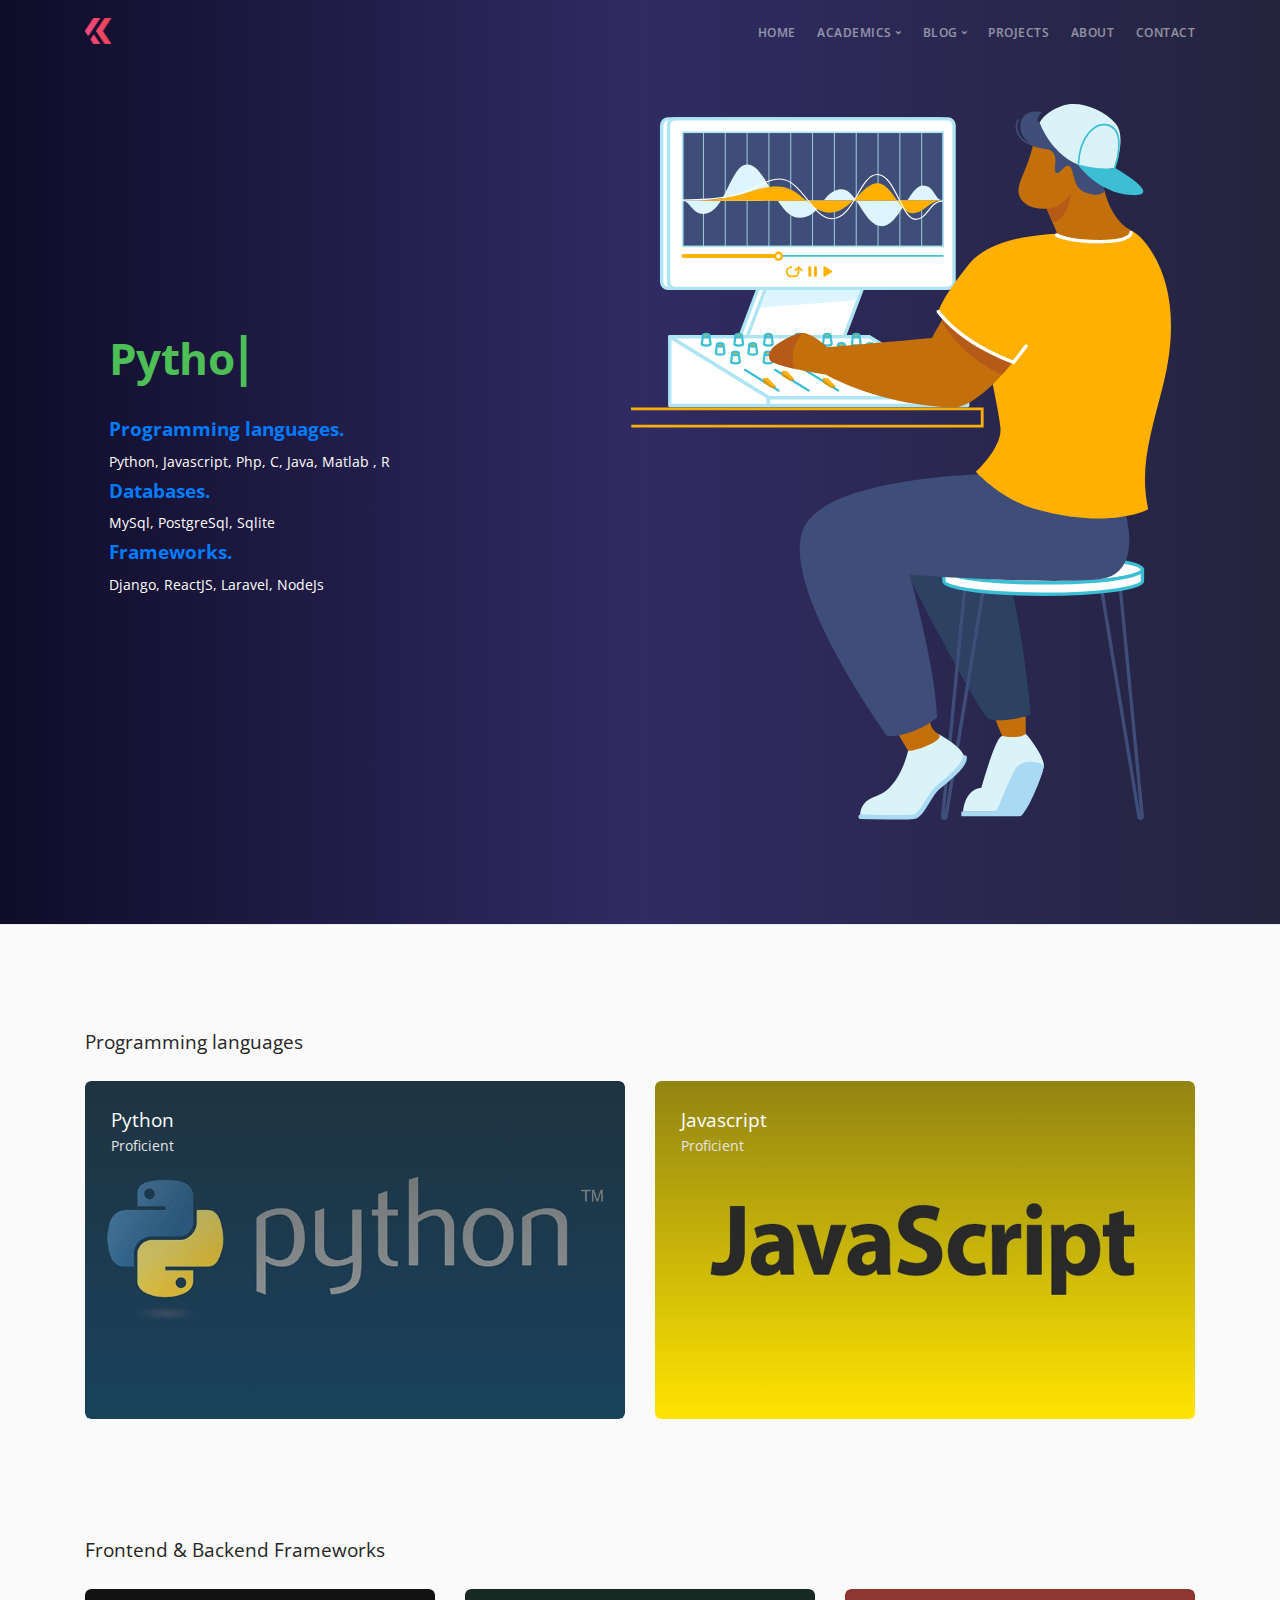
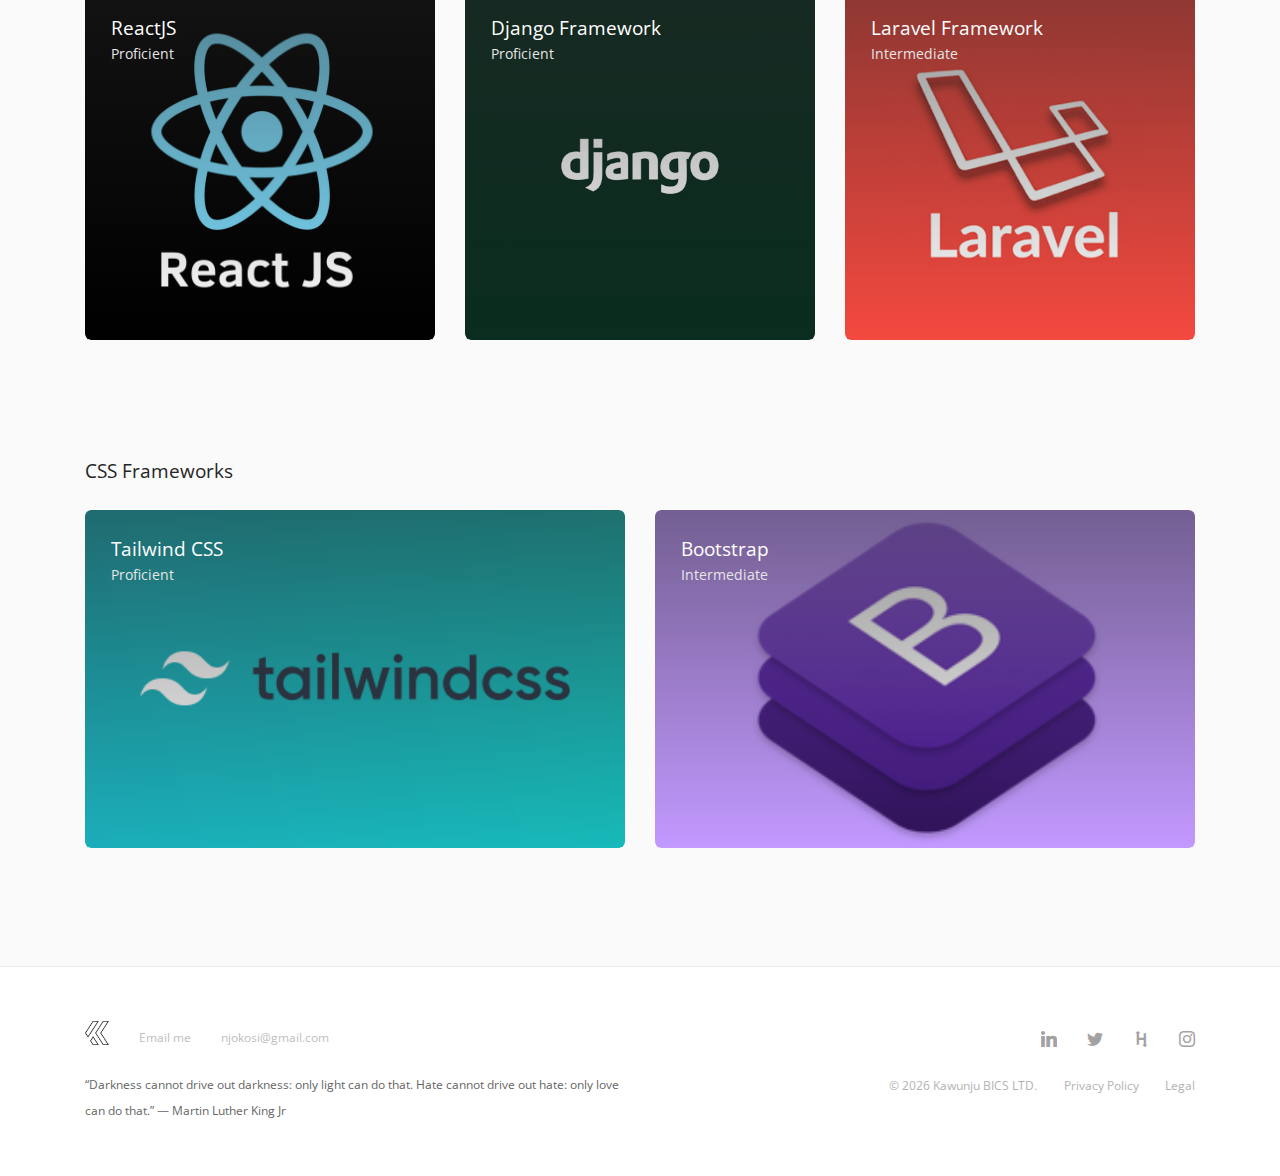
==== commit cc9e7eb1: "Bottom margin update" ====
--- a/about/about.html
+++ b/about/about.html
@@ -181,7 +181,7 @@
                         <h4>Programming languages</h4>
                     </div>
                 </div>
-                <div class="col-md-6">
+                <div class="col-md-6 mb-3">
                     <div class="project-thumb hover-element border--round hover--active">
                         <a href="#">
                             <div class="hover-element__initial">
@@ -199,7 +199,7 @@
                     </div>
                 </div>
                 <!--end item-->
-                <div class="col-md-6">
+                <div class="col-md-6 mb-3">
                     <div class="project-thumb hover-element border--round hover--active">
                         <a href="#">
                             <div class="hover-element__initial">
@@ -229,7 +229,7 @@
                         <h4>Frontend & Backend Frameworks</h4>
                     </div>
                 </div>
-                <div class="col-md-4">
+                <div class="col-md-4 mb-3">
                     <div class="project-thumb hover-element border--round hover--active">
                         <a href="#">
                             <div class="hover-element__initial">
@@ -247,7 +247,7 @@
                     </div>
                 </div>
                 <!--end item-->
-                <div class="col-md-4">
+                <div class="col-md-4 mb-3">
                     <div class="project-thumb hover-element border--round hover--active">
                         <a href="#">
                             <div class="hover-element__initial">
@@ -265,7 +265,7 @@
                     </div>
                 </div>
                 <!--end item-->
-                <div class="col-md-4">
+                <div class="col-md-4 mb-3">
                     <div class="project-thumb hover-element border--round hover--active">
                         <a href="#">
                             <div class="hover-element__initial">
@@ -290,12 +290,12 @@
     <section class="bg--secondary">
         <div class="container">
             <div class="row">
-                <div class="col-md-12">
+                <div class="col-md-12 ">
                     <div class="text-block">
                         <h4>CSS Frameworks</h4>
                     </div>
                 </div>
-                <div class="col-md-6">
+                <div class="col-md-6 mb-3">
                     <div class="project-thumb hover-element border--round hover--active">
                         <a href="#">
                             <div class="hover-element__initial">
@@ -313,7 +313,7 @@
                     </div>
                 </div>
                 <!--end item-->
-                <div class="col-md-6">
+                <div class="col-md-6 mb-3">
                     <div class="project-thumb hover-element border--round hover--active">
                         <a href="#">
                             <div class="hover-element__initial">
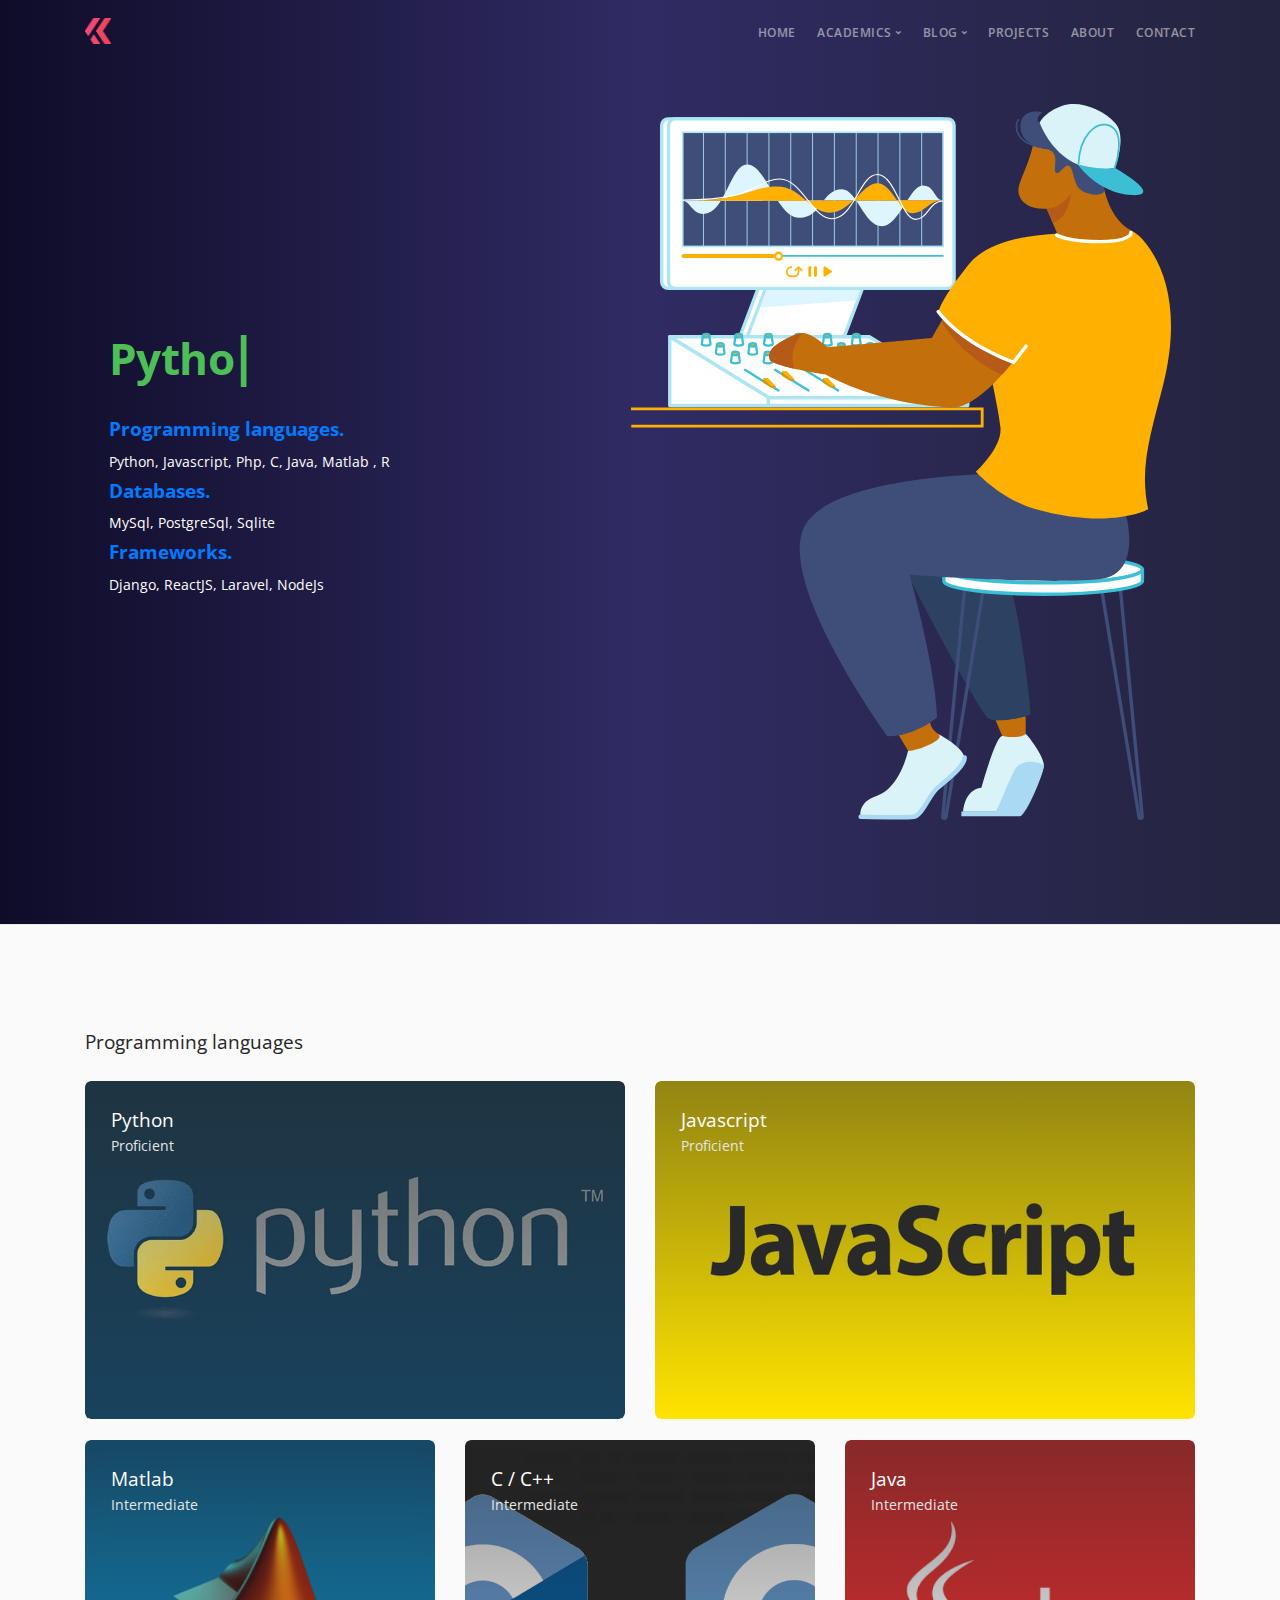
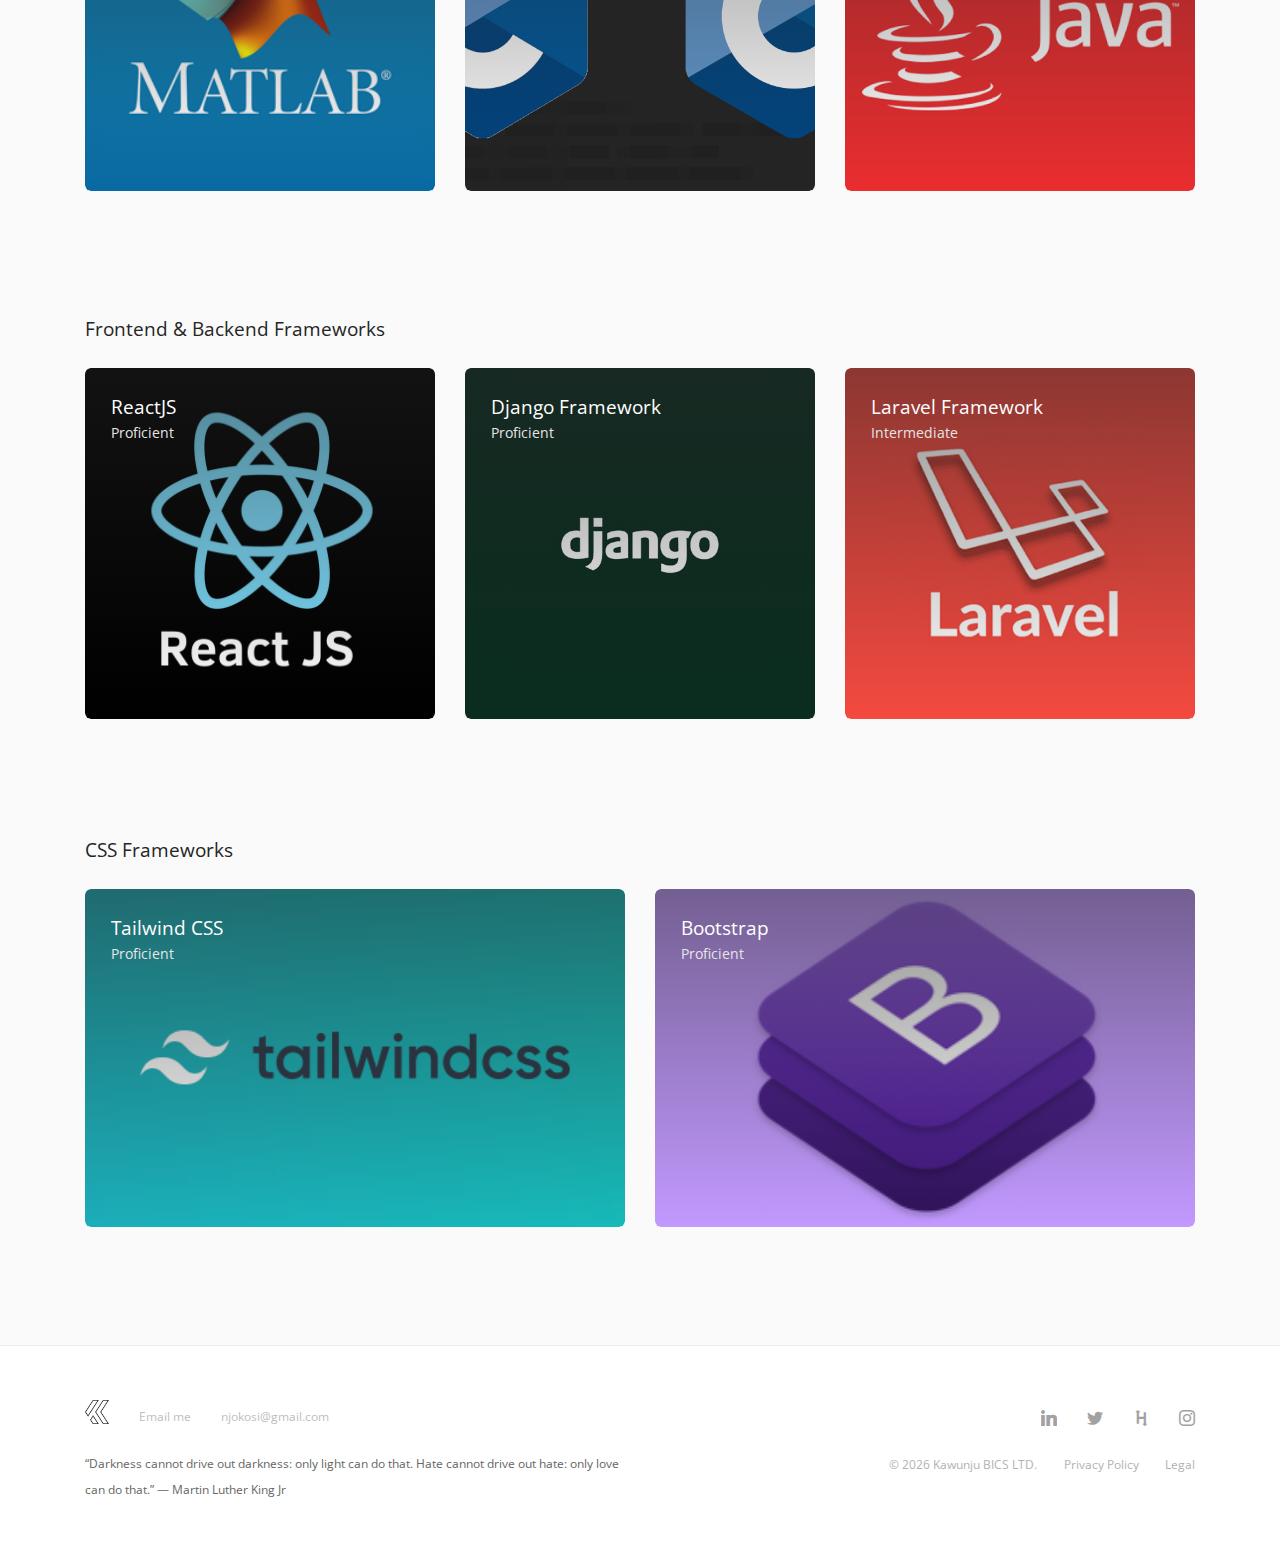
==== commit 65bd4908: "Update the about page" ====
--- a/about/about.html
+++ b/about/about.html
@@ -181,7 +181,7 @@
                         <h4>Programming languages</h4>
                     </div>
                 </div>
-                <div class="col-md-6 mb-3">
+                <div class="col-md-6 mb-4">
                     <div class="project-thumb hover-element border--round hover--active">
                         <a href="#">
                             <div class="hover-element__initial">
@@ -199,7 +199,7 @@
                     </div>
                 </div>
                 <!--end item-->
-                <div class="col-md-6 mb-3">
+                <div class="col-md-6 mb-4">
                     <div class="project-thumb hover-element border--round hover--active">
                         <a href="#">
                             <div class="hover-element__initial">
@@ -211,6 +211,59 @@
                                 <div class="project-thumb__title">
                                     <h4>Javascript</h4>
                                     <span>Proficient</span>
+                                </div>
+                            </div>
+                        </a>
+                    </div>
+                </div>
+                <div class="col-md-4 mb-4">
+                    <div class="project-thumb hover-element border--round hover--active">
+                        <a href="#">
+                            <div class="hover-element__initial">
+                                <div class="background-image-holder" style="background: url(&quot;img/work-2.jpg&quot;); opacity: 1;">
+                                    <img alt="background" src="../img/programming/matlab.png">
+                                </div>
+                            </div>
+                            <div class="hover-element__reveal" data-scrim-top="5">
+                                <div class="project-thumb__title">
+                                    <h4>Matlab</h4>
+                                    <span>Intermediate</span>
+                                </div>
+                            </div>
+                        </a>
+                    </div>
+                </div>
+                <!--end item-->
+                <div class="col-md-4 mb-4">
+                    <div class="project-thumb hover-element border--round hover--active">
+                        <a href="#">
+                            <div class="hover-element__initial">
+                                <div class="background-image-holder" style="background: url(&quot;img/work-3.jpg&quot;); opacity: 1;">
+                                    <img alt="background" src="../img/programming/clang.png">
+                                </div>
+                            </div>
+                            <div class="hover-element__reveal" data-scrim-top="5">
+                                <div class="project-thumb__title">
+                                    <h4>C / C++</h4>
+                                    <span>Intermediate</span>
+                                </div>
+                            </div>
+                        </a>
+                    </div>
+                </div>
+                <!--end item-->
+                <div class="col-md-4 mb-4">
+                    <div class="project-thumb hover-element border--round hover--active">
+                        <a href="#">
+                            <div class="hover-element__initial">
+                                <div class="background-image-holder" style="background: url(&quot;img/work-3.jpg&quot;); opacity: 1;">
+                                    <img alt="background" src="../img/programming/java_.png">
+                                </div>
+                            </div>
+                            <div class="hover-element__reveal" data-scrim-top="5">
+                                <div class="project-thumb__title">
+                                    <h4>Java</h4>
+                                    <span>Intermediate</span>
                                 </div>
                             </div>
                         </a>
@@ -324,7 +377,7 @@
                             <div class="hover-element__reveal" data-scrim-top="5">
                                 <div class="project-thumb__title">
                                     <h4>Bootstrap</h4>
-                                    <span>Intermediate</span>
+                                    <span>Proficient</span>
                                 </div>
                             </div>
                         </a>
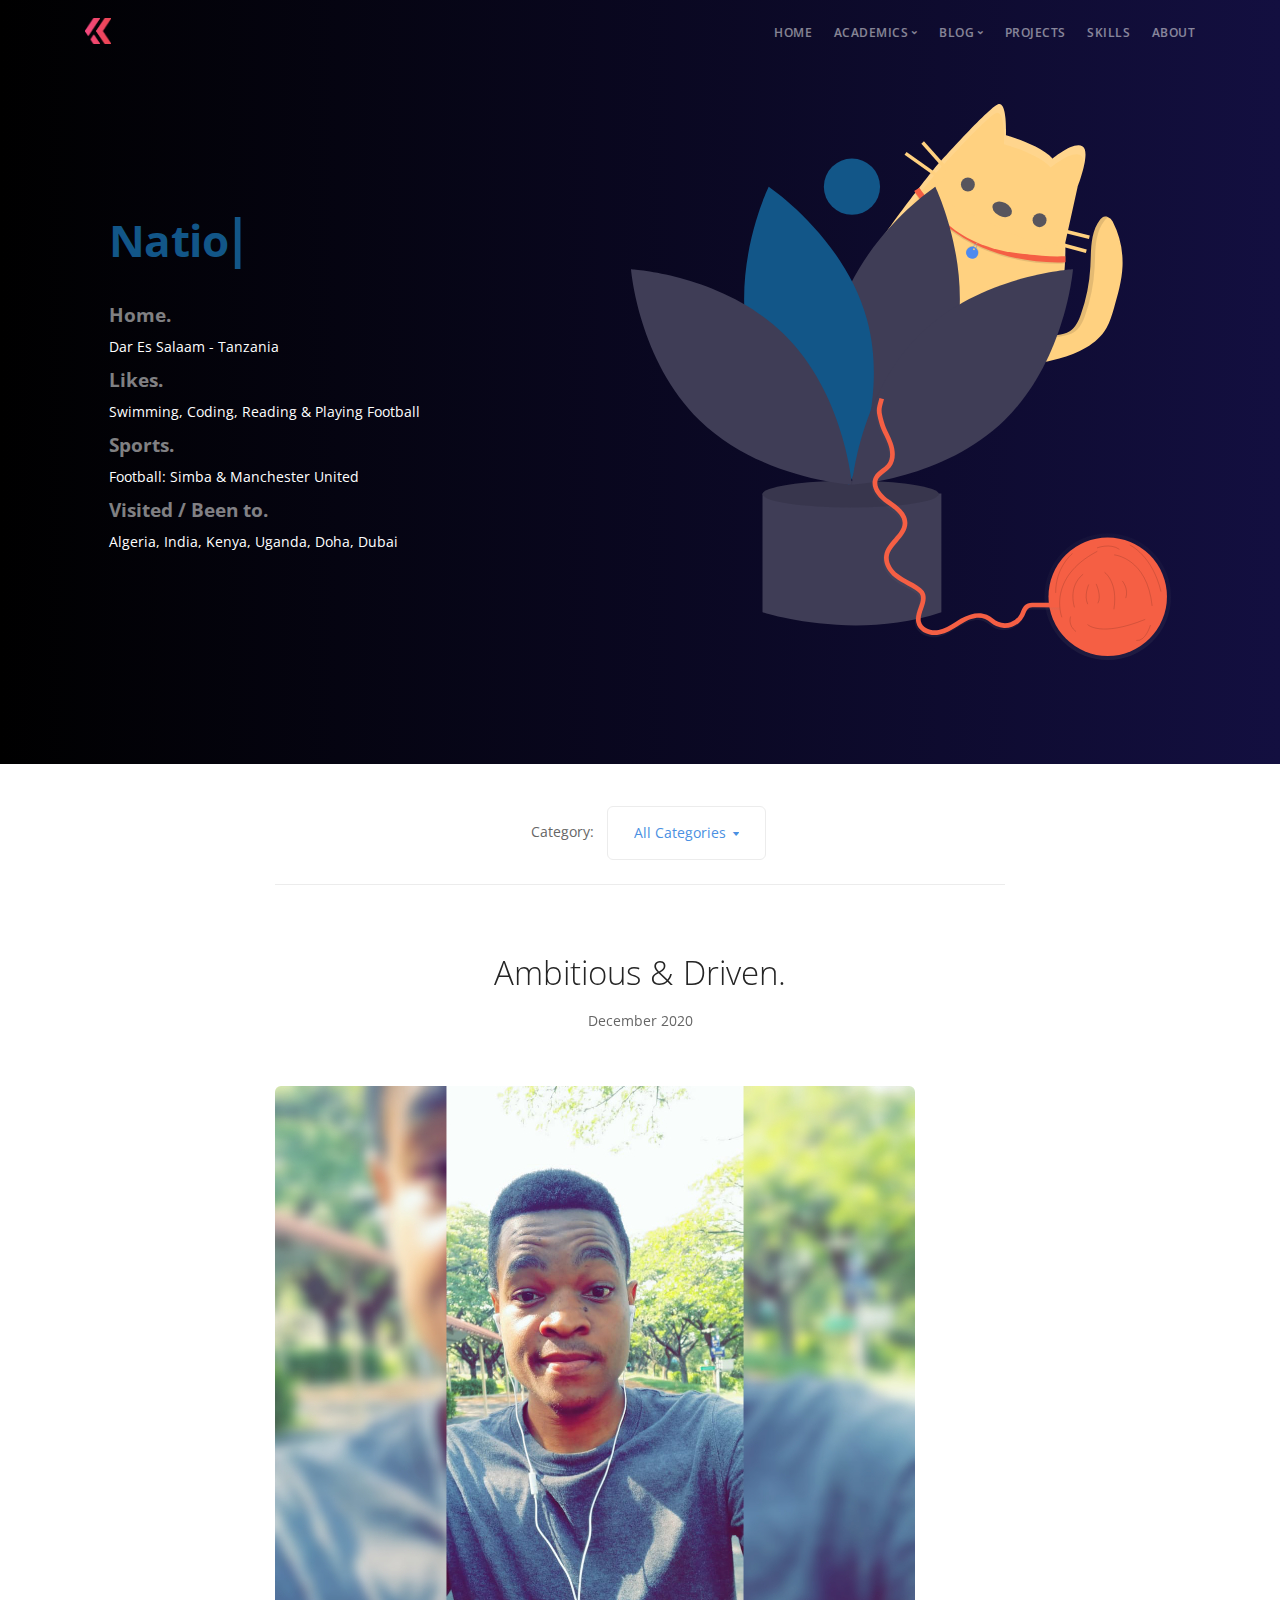
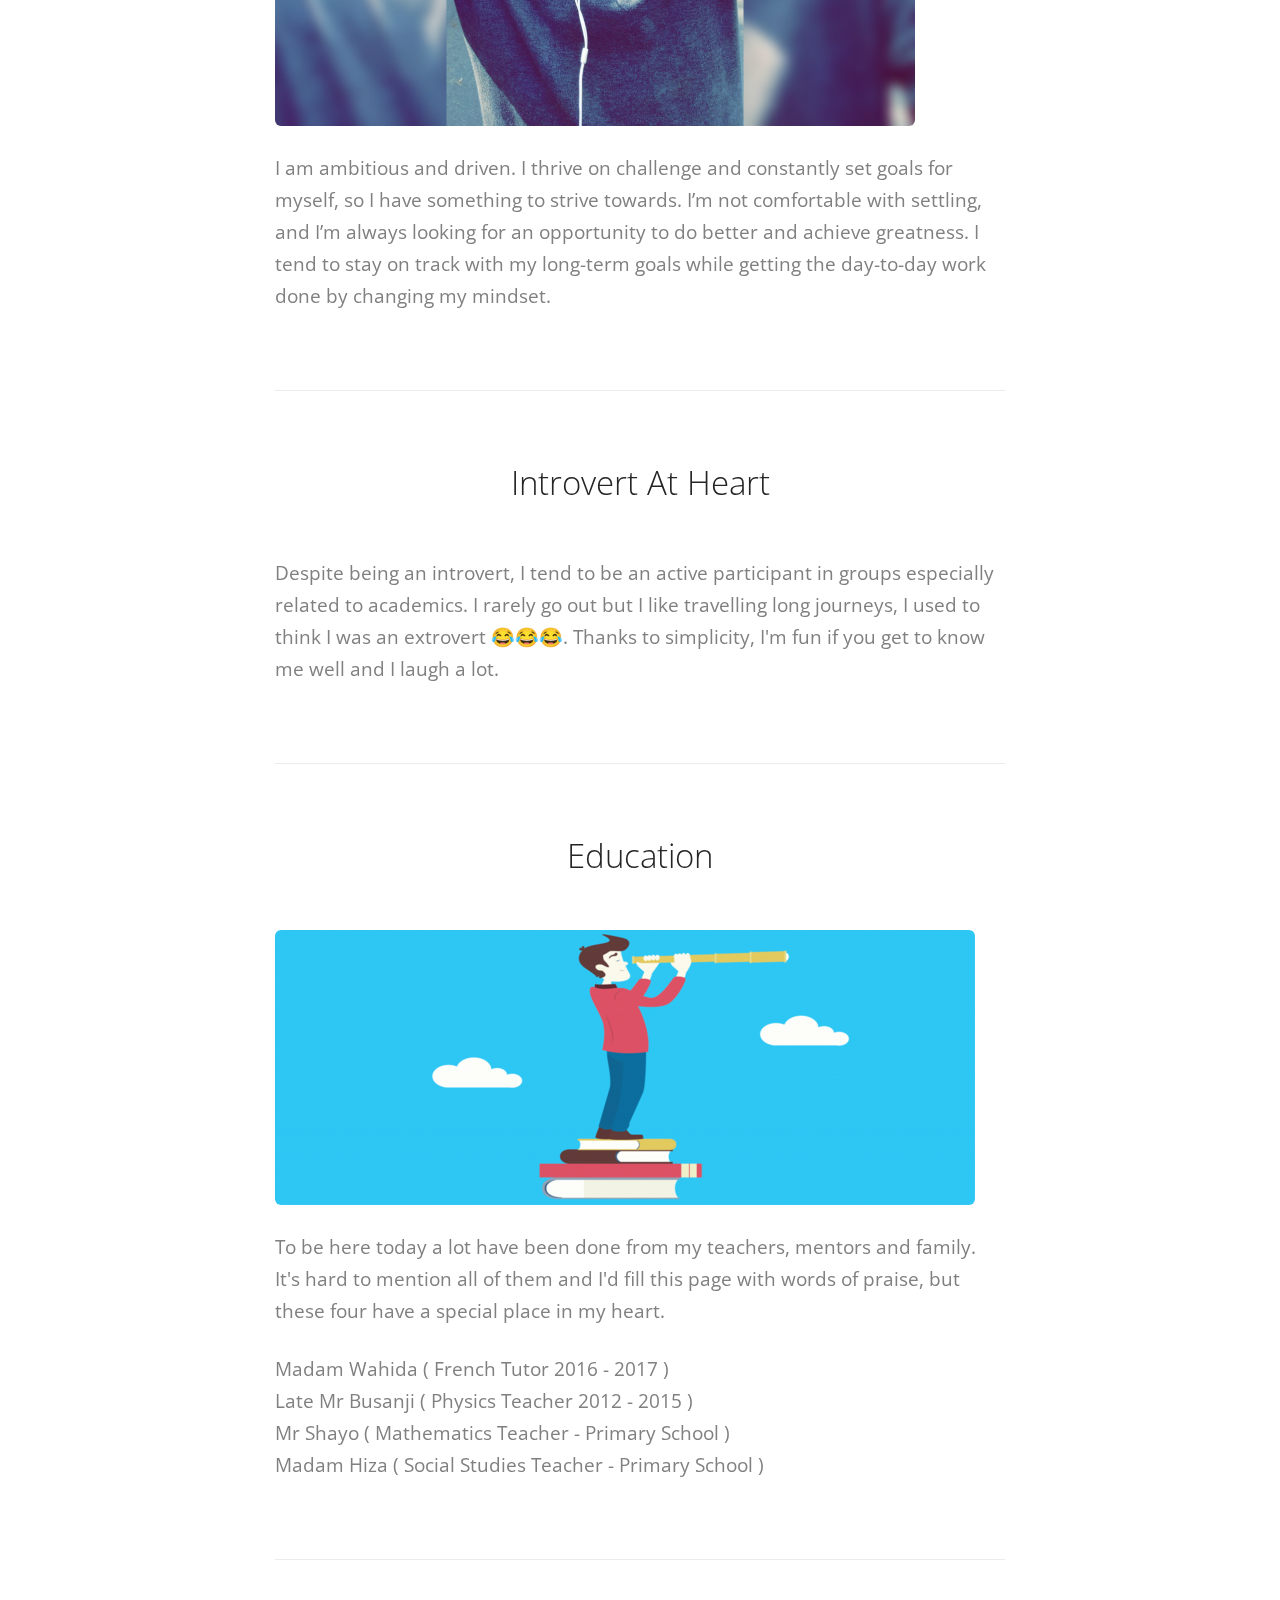
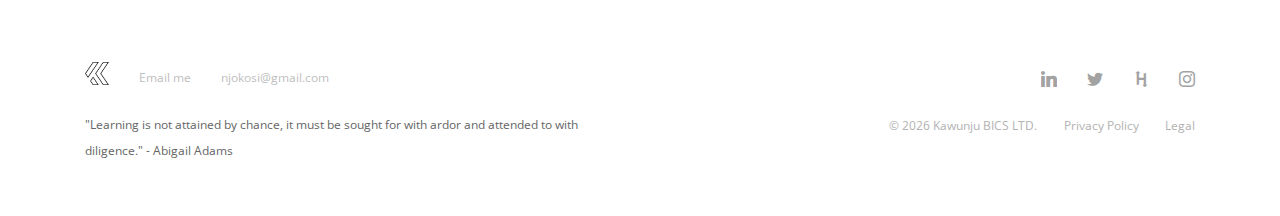
==== commit dacc0613: "Update the about.html page" ====
--- a/about/about.html
+++ b/about/about.html
@@ -74,11 +74,11 @@
                                                         <!--end dropdown container-->
                                                     </li>
                                                     <li class="">
-                                                        <a href="#" class="">Experience</a>
-                                                        <!--end dropdown container-->
-                                                    </li>
-                                                    <li class="">
-                                                        <a href="#" class="">Leadership</a>
+                                                        <a href="../academics/experience.html" class="">Experience</a>
+                                                        <!--end dropdown container-->
+                                                    </li>
+                                                    <li class="">
+                                                        <a href="../academics/leadership.html" class="">Leadership</a>
                                                         <!--end dropdown container-->
                                                     </li>
                                                     <li class="">
@@ -86,15 +86,15 @@
                                                         <!--end dropdown container-->
                                                     </li>
                                                     <li class="">
-                                                        <a href="" class="">Extra curricular</a>
+                                                        <a href="../academics/extracurricular.html" class="">Extra curricular</a>
                                                         <!--end dropdown container-->
                                                     </li>
 
                                                     <li class="separate">
-                                                        <a href="#" class="">Achievements</a>
-                                                    </li>
-                                                    <li class="">
-                                                        <a href="" class="">Resume</a>
+                                                        <a href="../academics/achievements.html" class="">Achievements</a>
+                                                    </li>
+                                                    <li class="">
+                                                        <a target="_blank" href="https://drive.google.com/file/d/18kJ6b3anUTKluSaancCe8wBHxTvTt9_o/view?usp=sharing" class="">Resume</a>
                                                         <!--end dropdown container-->
                                                     </li>
                                                 </ul>
@@ -131,13 +131,13 @@
                                 <!--end dropdown container-->
                             </li>
                             <li class="">
-                                <span class="dropdown__trigger">Projects</span>
+                                <a class="dropdown__trigger" href="../projects/projects.html">Projects</a>
                             </li>
                             <li class="">
-                                <a class="#">About</a>
+                                <a class="" href="#">Skills</a>
                             </li>
                             <li class="">
-                                <span class="dropdown__trigger">Contact</span>
+                                <a href="about.html" class="">About</a>
                             </li>
                         </ul>
                     </div>
@@ -151,237 +151,109 @@
     <!--end bar-->
 </div>
 <div class="main-container">
-    <section class="" style="background: linear-gradient(to right, #0f0c29, #302b63, #24243e);">
+    <section class="" style="background: linear-gradient(to right, #000000, #130F40);">
         <div class="container">
             <div class="row align-items-center justify-content-around">
                 <div class="col-md-6 col-lg-5 typed-headline">
-                    <span class="h1 font-weight-bold inline-block typed-text typed-text--cursor color--success"
-                          data-typed-strings="Python.,Javascript.,C .,Matlab.,R ."
+                    <span class="h1 font-weight-bold inline-block typed-text typed-text--cursor color--instagram"
+                          data-typed-strings="Nationality ?,Tanzanian."
                     >
                     </span>
-                    <p class="lead font-weight-bold text-primary mb-1">Programming languages.</p>
-                    <span class="text-white ">Python, Javascript, Php, C, Java, Matlab , R</span>
-                    <p class="lead text-primary font-weight-bold mb-1">Databases.</p>
-                    <span class="text-white ">MySql, PostgreSql, Sqlite</span>
-                    <p class="lead text-primary font-weight-bold mb-1">Frameworks.</p>
-                    <span class="text-white ">Django, ReactJS, Laravel, NodeJs</span>
+                    <p class="lead text-white-50 font-weight-bold mb-1 mt-1">Home.</p>
+                    <span class="text-white ">Dar Es Salaam - Tanzania</span>
+                    <p class="lead text-white-50 font-weight-bold mb-1 mt-1">Likes.</p>
+                    <span class="text-white ">Swimming, Coding, Reading & Playing Football</span>
+                    <p class="lead text-white-50 font-weight-bold mb-1 mt-1">Sports.</p>
+                    <span class="text-white ">Football: Simba & Manchester United</span>
+                    <p class="lead text-white-50 font-weight-bold mb-1 mt-1">Visited / Been to.</p>
+                    <span class="text-white ">Algeria, India, Kenya, Uganda, Doha, Dubai</span>
                 </div>
                 <div class="col-6">
-                    <img alt="Image" src="../img/illustrations/character_20.svg">
+                    <img alt="Image" src="../img/illustrations/cat_rchv.svg">
                 </div>
             </div>
         </div>
     </section>
 
-    <section class="bg--secondary">
-        <div class="container">
-            <div class="row">
-                <div class="col-md-12">
-                    <div class="text-block">
-                        <h4>Programming languages</h4>
+    <section class="space--sm mt-5">
+        <div class="container">
+            <div class="row justify-content-center">
+                <div class="col-md-10 col-lg-8">
+                    <div class="masonry masonry-blog-list">
+                        <div class="masonry-filter-container text-center d-flex justify-content-center align-items-center">
+                            <span>Category:</span>
+                            <div class="masonry-filter-holder">
+                                <div class="masonry__filters" data-filter-all-text="All Categories"></div>
+                            </div>
+                        </div>
+                        <hr>
+                        <div class="masonry__container">
+                            <article class="masonry__item" data-masonry-filter="ambitious">
+                                <div class="article__title text-center">
+                                    <a href="#">
+                                        <h2>Ambitious & Driven.</h2>
+                                    </a>
+                                    <span>December 2020 </span>
+
+                                </div>
+                                <!--end article title-->
+                                <div class="article__body">
+<!--                                    <a href="#">-->
+                                        <img alt="Image" src="../img/about/img_nj1.jpg" />
+<!--                                    </a>-->
+                                    <p>
+                                        I am ambitious and driven. I thrive on challenge and constantly set goals for myself, so I have something to strive towards.
+                                        I’m not comfortable with settling, and I’m always looking for an opportunity to do better and achieve greatness.
+                                        I tend to stay on track with my long-term goals while getting the day-to-day work done by changing my mindset.
+                                    </p>
+                                </div>
+                            </article>
+                            <!--end item-->
+                            <article class="masonry__item" data-masonry-filter="Introvert">
+                                <div class="article__title text-center">
+                                    <a href="#">
+                                        <h2>Introvert At Heart</h2>
+                                    </a>
+                                </div>
+                                <!--end article title-->
+                                <div class="article__body">
+                                    <p>
+                                        Despite being an introvert, I tend to be an active participant in groups especially related to academics.
+                                        I rarely go out but I like travelling long journeys, I used to think I was an extrovert 😂😂😂.
+                                        Thanks to simplicity, I'm fun if you get to know me well and I laugh a lot.
+                                    </p>
+                                </div>
+                            </article>
+                            <!--end item-->
+                            <article class="masonry__item" data-masonry-filter="Education">
+                                <div class="article__title text-center">
+                                    <a href="#">
+                                        <h2>Education</h2>
+                                    </a>
+
+                                </div>
+                                <!--end article title-->
+                                <div class="article__body">
+                                    <a href="#">
+                                        <img alt="Image" src="../img/academics/education.png" />
+                                    </a>
+                                    <p>
+                                        To be here today a lot have been done from my teachers, mentors and family. It's hard to mention all of them and I'd fill this page
+                                        with words of praise, but these four have a special place in my heart. <br>
+                                    </p>
+                                    <ul class="">
+                                        <li>Madam Wahida ( French Tutor 2016 - 2017 )</li>
+                                        <li>Late Mr Busanji ( Physics Teacher 2012 - 2015 )</li>
+                                        <li>Mr Shayo ( Mathematics Teacher - Primary School )</li>
+                                        <li>Madam Hiza ( Social Studies Teacher - Primary School )</li>
+                                    </ul>
+                                </div>
+                            </article>
+                            <!--end item-->
+                            <!--end item-->
+                        </div>
                     </div>
-                </div>
-                <div class="col-md-6 mb-4">
-                    <div class="project-thumb hover-element border--round hover--active">
-                        <a href="#">
-                            <div class="hover-element__initial">
-                                <div class="background-image-holder" style="background: url(&quot;img/work-3.jpg&quot;); opacity: 1;">
-                                    <img alt="background" src="../img/programming/python.png">
-                                </div>
-                            </div>
-                            <div class="hover-element__reveal" data-scrim-top="5">
-                                <div class="project-thumb__title">
-                                    <h4>Python </h4>
-                                    <span>Proficient</span>
-                                </div>
-                            </div>
-                        </a>
-                    </div>
-                </div>
-                <!--end item-->
-                <div class="col-md-6 mb-4">
-                    <div class="project-thumb hover-element border--round hover--active">
-                        <a href="#">
-                            <div class="hover-element__initial">
-                                <div class="background-image-holder" style="background: url(&quot;img/work-3.jpg&quot;); opacity: 1;">
-                                    <img alt="background" src="../img/programming/javascript.png">
-                                </div>
-                            </div>
-                            <div class="hover-element__reveal" data-scrim-top="5">
-                                <div class="project-thumb__title">
-                                    <h4>Javascript</h4>
-                                    <span>Proficient</span>
-                                </div>
-                            </div>
-                        </a>
-                    </div>
-                </div>
-                <div class="col-md-4 mb-4">
-                    <div class="project-thumb hover-element border--round hover--active">
-                        <a href="#">
-                            <div class="hover-element__initial">
-                                <div class="background-image-holder" style="background: url(&quot;img/work-2.jpg&quot;); opacity: 1;">
-                                    <img alt="background" src="../img/programming/matlab.png">
-                                </div>
-                            </div>
-                            <div class="hover-element__reveal" data-scrim-top="5">
-                                <div class="project-thumb__title">
-                                    <h4>Matlab</h4>
-                                    <span>Intermediate</span>
-                                </div>
-                            </div>
-                        </a>
-                    </div>
-                </div>
-                <!--end item-->
-                <div class="col-md-4 mb-4">
-                    <div class="project-thumb hover-element border--round hover--active">
-                        <a href="#">
-                            <div class="hover-element__initial">
-                                <div class="background-image-holder" style="background: url(&quot;img/work-3.jpg&quot;); opacity: 1;">
-                                    <img alt="background" src="../img/programming/clang.png">
-                                </div>
-                            </div>
-                            <div class="hover-element__reveal" data-scrim-top="5">
-                                <div class="project-thumb__title">
-                                    <h4>C / C++</h4>
-                                    <span>Intermediate</span>
-                                </div>
-                            </div>
-                        </a>
-                    </div>
-                </div>
-                <!--end item-->
-                <div class="col-md-4 mb-4">
-                    <div class="project-thumb hover-element border--round hover--active">
-                        <a href="#">
-                            <div class="hover-element__initial">
-                                <div class="background-image-holder" style="background: url(&quot;img/work-3.jpg&quot;); opacity: 1;">
-                                    <img alt="background" src="../img/programming/java_.png">
-                                </div>
-                            </div>
-                            <div class="hover-element__reveal" data-scrim-top="5">
-                                <div class="project-thumb__title">
-                                    <h4>Java</h4>
-                                    <span>Intermediate</span>
-                                </div>
-                            </div>
-                        </a>
-                    </div>
-                </div>
-            </div>
-            <!--end of row-->
-        </div>
-        <!--end of container-->
-    </section>
-    <section class="bg--secondary">
-        <div class="container">
-            <div class="row">
-                <div class="col-md-12">
-                    <div class="text-block">
-                        <h4>Frontend & Backend Frameworks</h4>
-                    </div>
-                </div>
-                <div class="col-md-4 mb-3">
-                    <div class="project-thumb hover-element border--round hover--active">
-                        <a href="#">
-                            <div class="hover-element__initial">
-                                <div class="background-image-holder" style="background: url(&quot;img/work-2.jpg&quot;); opacity: 1;">
-                                    <img alt="background" src="../img/programming/react.png">
-                                </div>
-                            </div>
-                            <div class="hover-element__reveal" data-scrim-top="5">
-                                <div class="project-thumb__title">
-                                    <h4>ReactJS</h4>
-                                    <span>Proficient</span>
-                                </div>
-                            </div>
-                        </a>
-                    </div>
-                </div>
-                <!--end item-->
-                <div class="col-md-4 mb-3">
-                    <div class="project-thumb hover-element border--round hover--active">
-                        <a href="#">
-                            <div class="hover-element__initial">
-                                <div class="background-image-holder" style="background: url(&quot;img/work-3.jpg&quot;); opacity: 1;">
-                                    <img alt="background" src="../img/programming/django.jpeg">
-                                </div>
-                            </div>
-                            <div class="hover-element__reveal" data-scrim-top="5">
-                                <div class="project-thumb__title">
-                                    <h4>Django Framework</h4>
-                                    <span>Proficient</span>
-                                </div>
-                            </div>
-                        </a>
-                    </div>
-                </div>
-                <!--end item-->
-                <div class="col-md-4 mb-3">
-                    <div class="project-thumb hover-element border--round hover--active">
-                        <a href="#">
-                            <div class="hover-element__initial">
-                                <div class="background-image-holder" style="background: url(&quot;img/work-3.jpg&quot;); opacity: 1;">
-                                    <img alt="background" src="../img/programming/laravel.png">
-                                </div>
-                            </div>
-                            <div class="hover-element__reveal" data-scrim-top="5">
-                                <div class="project-thumb__title">
-                                    <h4>Laravel Framework</h4>
-                                    <span>Intermediate</span>
-                                </div>
-                            </div>
-                        </a>
-                    </div>
-                </div>
-            </div>
-            <!--end of row-->
-        </div>
-        <!--end of container-->
-    </section>
-    <section class="bg--secondary">
-        <div class="container">
-            <div class="row">
-                <div class="col-md-12 ">
-                    <div class="text-block">
-                        <h4>CSS Frameworks</h4>
-                    </div>
-                </div>
-                <div class="col-md-6 mb-3">
-                    <div class="project-thumb hover-element border--round hover--active">
-                        <a href="#">
-                            <div class="hover-element__initial">
-                                <div class="background-image-holder" style="background: url(&quot;img/work-3.jpg&quot;); opacity: 1;">
-                                    <img alt="background" src="../img/programming/tailwindcss.png">
-                                </div>
-                            </div>
-                            <div class="hover-element__reveal" data-scrim-top="5">
-                                <div class="project-thumb__title">
-                                    <h4>Tailwind CSS </h4>
-                                    <span>Proficient</span>
-                                </div>
-                            </div>
-                        </a>
-                    </div>
-                </div>
-                <!--end item-->
-                <div class="col-md-6 mb-3">
-                    <div class="project-thumb hover-element border--round hover--active">
-                        <a href="#">
-                            <div class="hover-element__initial">
-                                <div class="background-image-holder" style="background: url(&quot;img/work-3.jpg&quot;); opacity: 1;">
-                                    <img alt="background" src="../img/programming/bootstrap.png">
-                                </div>
-                            </div>
-                            <div class="hover-element__reveal" data-scrim-top="5">
-                                <div class="project-thumb__title">
-                                    <h4>Bootstrap</h4>
-                                    <span>Proficient</span>
-                                </div>
-                            </div>
-                        </a>
-                    </div>
+                    <!--end masonry-->
                 </div>
             </div>
             <!--end of row-->
@@ -436,8 +308,10 @@
             <div class="row">
                 <div class="col-md-6">
                     <p class="type--fine-print">
-                        “Darkness cannot drive out darkness: only light can do that. Hate cannot drive out hate: only love can do that.”
-                        ― Martin Luther King Jr
+                        "Learning is not attained by chance, it must be sought for with ardor and attended to with diligence."
+
+                        - Abigail Adams
+
                     </p>
                 </div>
                 <div class="col-md-6 text-right text-center-xs">
